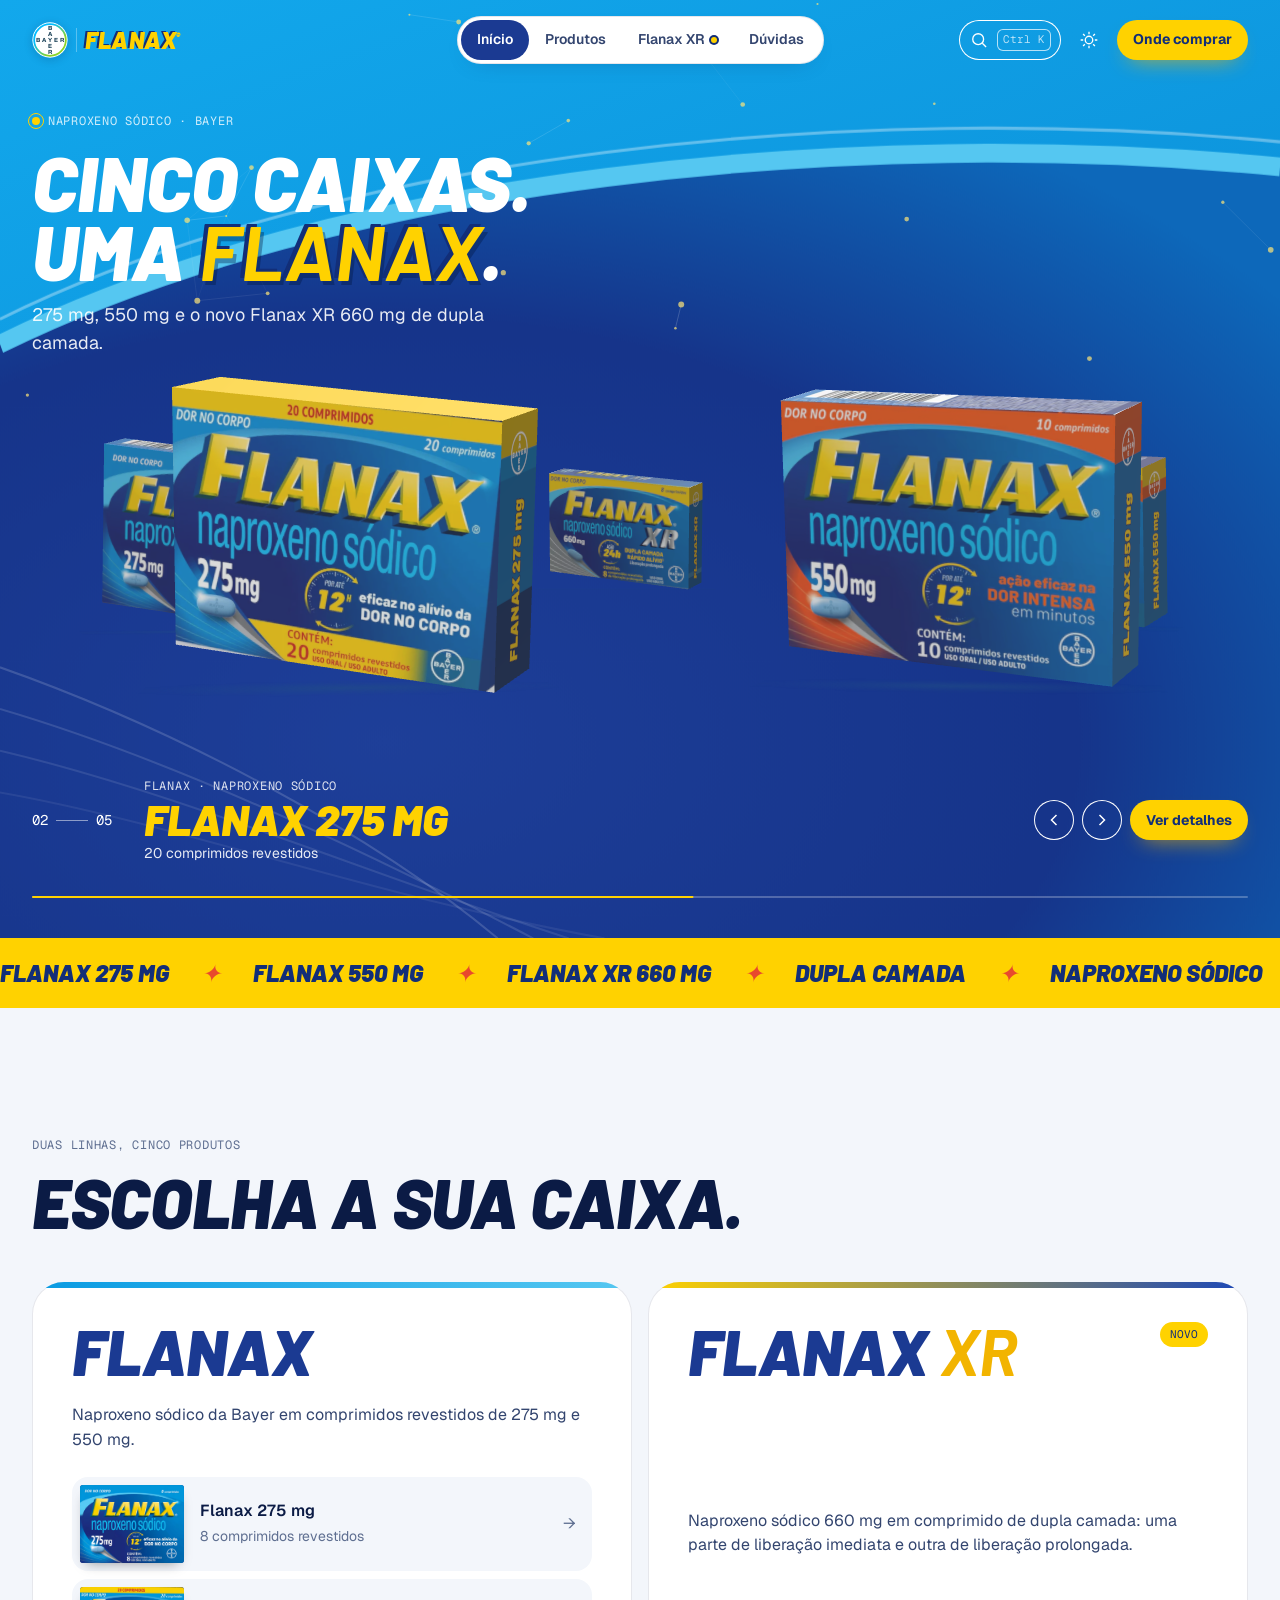
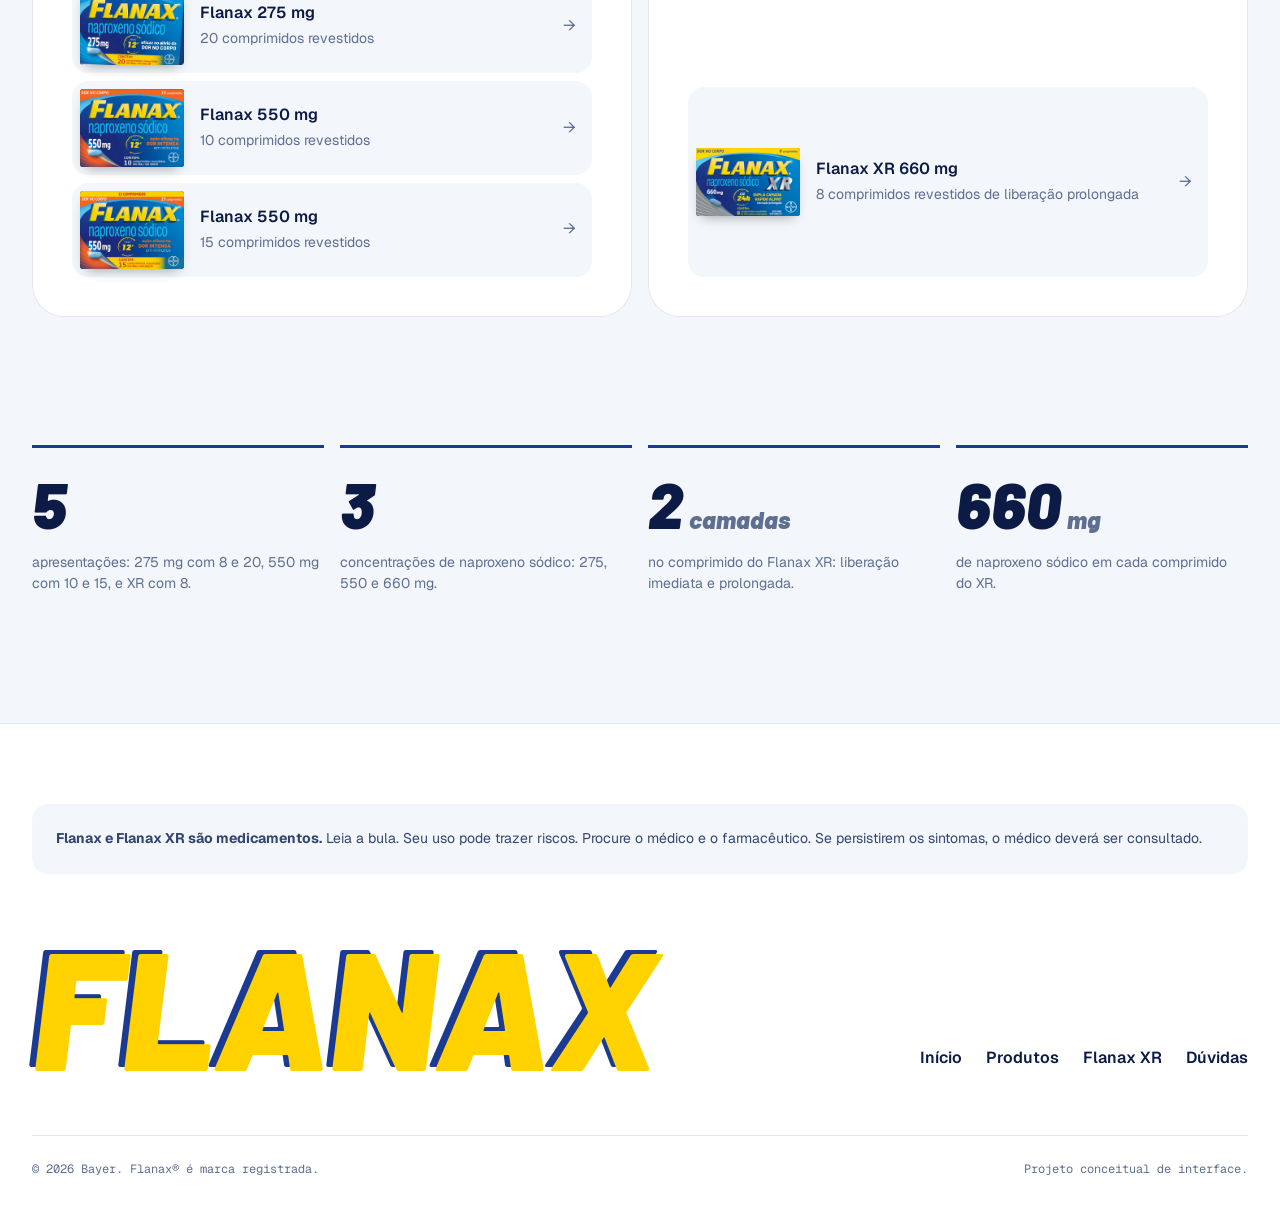
==== index.html @ f41cda1a "Logo oficial da Bayer no topo Co-Authored-By: Claude Opus 5.5 <noreply@anthropic.com> Claude-Session" ====
<!doctype html>
<html lang="pt-BR">
<head>
  <meta charset="utf-8" />
  <meta name="viewport" content="width=device-width, initial-scale=1, viewport-fit=cover" />
  <title>Flanax · Bayer</title>
  <meta name="description" content="Flanax naproxeno sódico 275 mg e 550 mg e o Flanax XR 660 mg de dupla camada. As cinco embalagens em 3D." />
  <meta property="og:title" content="Flanax · Bayer" />
  <meta property="og:description" content="Flanax 275 mg, 550 mg e Flanax XR 660 mg de dupla camada." />
  <meta property="og:locale" content="pt_BR" />
  <meta name="theme-color" content="#123A9C" />
  <link rel="icon" href="data:image/svg+xml,%3Csvg xmlns='http://www.w3.org/2000/svg' viewBox='0 0 40 40'%3E%3Crect width='40' height='40' rx='10' fill='%23123A9C'/%3E%3Cpath d='M12 30 17 10h13l-1 4h-8l-1 4h7l-1 4h-7l-2 8z' fill='%23FFD200'/%3E%3C/svg%3E" />
  <link rel="preconnect" href="https://fonts.googleapis.com" />
  <link rel="preconnect" href="https://fonts.gstatic.com" crossorigin />
  <link href="https://fonts.googleapis.com/css2?family=Archivo:ital,wdth,wght@0,62..125,100..900;1,62..125,100..900&family=Roboto+Condensed:wght@100..900&family=Barlow:ital,wght@0,500;0,600;0,700;0,800;1,600;1,700;1,800;1,900&family=Barlow+Condensed:wght@400;500;600;700&family=Geist:wght@400;500;600;700&family=Geist+Mono:wght@400;500&display=swap" rel="stylesheet" />
  <link rel="stylesheet" href="styles.css?v=16" />
  <script>
    try { const t = localStorage.getItem('fx-theme'); if (t) document.documentElement.dataset.theme = t; } catch (e) {}
    document.documentElement.classList.add('js');
  </script>
</head>
<body>
  <a class="skip" href="#app">Pular para o conteúdo</a>
  <div class="cursor" id="cursor" aria-hidden="true"><span class="cursor__label"></span></div>
  <div class="scroll-progress" aria-hidden="true"><span></span></div>

  <header class="topbar">
    <a href="#inicio" class="brand" data-go="inicio" aria-label="Flanax, início">
      <svg class="brand__bayer" viewBox="0 0 40 40" role="img" aria-label="Bayer">
        <defs><linearGradient id="bayerRing" x1="0" y1="0" x2="1" y2="1"><stop offset=".3" stop-color="#00BCFF"/><stop offset=".7" stop-color="#89D329"/></linearGradient></defs>
        <circle cx="20" cy="20" r="19.6" fill="#fff"/>
        <circle cx="20" cy="20" r="17.6" fill="none" stroke="url(#bayerRing)" stroke-width="2"/>
        <g class="brand__letters" font-family="Archivo, Arial, sans-serif" font-weight="700" font-size="6.6" text-anchor="middle">
          <text x="20" y="9.4">B</text><text x="20" y="15.9">A</text><text x="20" y="22.4">Y</text><text x="20" y="28.9">E</text><text x="20" y="35.4">R</text>
          <text x="7" y="22.4">B</text><text x="13.5" y="22.4">A</text><text x="26.5" y="22.4">E</text><text x="33" y="22.4">R</text>
        </g>
      </svg>
      <i class="brand__sep" aria-hidden="true"></i>
      <span class="brand__word">FLANAX<sup>®</sup></span>
    </a>
    <nav class="tabs" role="tablist" aria-label="Seções">
      <span class="tabs__pill" aria-hidden="true"></span>
      <button class="tabs__btn is-active" role="tab" data-go="inicio" aria-selected="true">Início</button>
      <button class="tabs__btn" role="tab" data-go="produtos" aria-selected="false">Produtos</button>
      <button class="tabs__btn" role="tab" data-go="xr" aria-selected="false">Flanax XR <i class="dot" aria-hidden="true"></i></button>
      <button class="tabs__btn" role="tab" data-go="duvidas" aria-selected="false">Dúvidas</button>
    </nav>
    <div class="topbar__actions">
      <button class="icon-btn search-btn" id="openPalette" aria-label="Buscar (Ctrl K)" data-cursor="buscar">
        <svg viewBox="0 0 24 24" aria-hidden="true"><circle cx="11" cy="11" r="6.5" fill="none" stroke="currentColor" stroke-width="1.6"/><path d="M16 16l4.5 4.5" stroke="currentColor" stroke-width="1.6"/></svg>
        <kbd>Ctrl K</kbd>
      </button>
      <button class="icon-btn" id="themeBtn" aria-label="Alternar tema claro e escuro" data-cursor="tema">
        <svg class="i-sun" viewBox="0 0 24 24" aria-hidden="true"><circle cx="12" cy="12" r="4.5" fill="none" stroke="currentColor" stroke-width="1.6"/><path d="M12 2v3M12 19v3M2 12h3M19 12h3M4.9 4.9l2.1 2.1M17 17l2.1 2.1M4.9 19.1L7 17M17 7l2.1-2.1" stroke="currentColor" stroke-width="1.6"/></svg>
        <svg class="i-moon" viewBox="0 0 24 24" aria-hidden="true"><path d="M20 14.5A8 8 0 0 1 9.5 4a8 8 0 1 0 10.5 10.5z" fill="none" stroke="currentColor" stroke-width="1.6"/></svg>
      </button>
      <a class="btn btn--sm btn--yellow topbar__cta" href="#duvidas" data-go="duvidas" data-scroll="onde">Onde comprar</a>
    </div>
  </header>

  <main id="app">
    <!-- ================= INÍCIO ================= -->
    <section class="view is-active" id="view-inicio" data-view="inicio" role="tabpanel" aria-label="Início">
      <div class="hero" id="hero">
        <div class="hero__bg" aria-hidden="true">
          <svg class="hero__sweep" viewBox="0 0 1440 900" preserveAspectRatio="none">
            <defs>
              <radialGradient id="heroDark" cx=".3" cy=".75" r=".9"><stop offset="0" stop-color="#1E3F99"/><stop offset=".6" stop-color="#16348A"/><stop offset="1" stop-color="#0D68BA"/></radialGradient>
            </defs>
            <path class="sweep-dark" d="M0 330 C380 170 960 120 1440 160 V900 H0 Z" fill="url(#heroDark)"/>
            <path class="sweep-arc" d="M0 330 C380 170 960 120 1440 160" fill="none" stroke="#55C7F1" stroke-width="18"/>
            <path class="sweep-arc sweep-arc--thin" d="M0 306 C380 146 960 96 1440 136" fill="none" stroke="#FFFFFF" stroke-width="3" opacity=".35"/>
            <g class="streaks" fill="none" stroke="#FFFFFF">
              <path d="M0 640 C200 700 420 800 560 900" opacity=".16"/><path d="M0 680 C200 730 420 820 600 900" opacity=".13"/>
              <path d="M0 720 C200 760 420 840 640 900" opacity=".1"/><path d="M0 760 C200 790 420 860 680 900" opacity=".07"/>
            </g>
          </svg>
          <canvas class="hero__particles" id="particles"></canvas>
        </div>
        <div class="hero__copy">
          <span class="eyebrow eyebrow--light"><i class="live"></i> Naproxeno sódico · Bayer</span>
          <h1 class="hero__title">
            <span class="line"><span>Cinco caixas.</span></span>
            <span class="line"><span>Uma <b class="wm">FLANAX</b>.</span></span>
          </h1>
          <p class="hero__lead">275 mg, 550 mg e o novo Flanax XR 660 mg de dupla camada.</p>
        </div>
        <div class="orbit" id="orbit" data-cursor="arrastar" aria-roledescription="carrossel" aria-label="Produtos Flanax">
          <div class="orbit__stage" id="orbitStage"></div>
        </div>
        <div class="hud" id="hud" aria-live="polite">
          <div class="hud__count"><span id="hudIdx">01</span><i></i><span id="hudTotal">05</span></div>
          <div class="hud__info">
            <span class="hud__fam" id="hudFam">Flanax · naproxeno sódico</span>
            <strong class="hud__name" id="hudName">Flanax 275 mg</strong>
            <span class="hud__meta" id="hudMeta">8 comprimidos revestidos</span>
          </div>
          <div class="hud__ctrl">
            <button class="icon-btn icon-btn--line" id="orbitPrev" aria-label="Produto anterior"><svg viewBox="0 0 24 24" aria-hidden="true"><path d="M15 6l-6 6 6 6" fill="none" stroke="currentColor" stroke-width="1.8"/></svg></button>
            <button class="icon-btn icon-btn--line" id="orbitNext" aria-label="Próximo produto"><svg viewBox="0 0 24 24" aria-hidden="true"><path d="M9 6l6 6-6 6" fill="none" stroke="currentColor" stroke-width="1.8"/></svg></button>
            <button class="btn btn--sm btn--yellow" id="hudOpen">Ver detalhes</button>
          </div>
          <div class="hud__bar"><span id="hudBar"></span></div>
        </div>
      </div>

      <div class="ticker" aria-hidden="true"><div class="ticker__track" id="tickerTrack"></div></div>

      <div class="wrap section">
        <header class="section__head reveal">
          <span class="eyebrow">Duas linhas, cinco produtos</span>
          <h2 class="h2">Escolha a sua caixa.</h2>
        </header>
        <div class="lines" id="lines"></div>
      </div>

      <div class="wrap section section--tight">
        <div class="stats">
          <div class="stat reveal"><span class="stat__n"><span class="counter" data-count="5">5</span></span><p>apresentações: 275 mg com 8 e 20, 550 mg com 10 e 15, e XR com 8.</p></div>
          <div class="stat reveal"><span class="stat__n"><span class="counter" data-count="3">3</span></span><p>concentrações de naproxeno sódico: 275, 550 e 660 mg.</p></div>
          <div class="stat reveal"><span class="stat__n"><span class="counter" data-count="2">2</span><small>camadas</small></span><p>no comprimido do Flanax XR: liberação imediata e prolongada.</p></div>
          <div class="stat reveal"><span class="stat__n"><span class="counter" data-count="660">660</span><small>mg</small></span><p>de naproxeno sódico em cada comprimido do XR.</p></div>
        </div>
      </div>
    </section>

    <!-- ================= PRODUTOS ================= -->
    <section class="view" id="view-produtos" data-view="produtos" role="tabpanel" aria-label="Produtos" data-line="flanax">
      <div class="launch">
        <div class="wrap launch__grid">
          <div class="launch__side">
            <span class="eyebrow"><i class="live"></i> Linha Flanax</span>
            <div class="switch" role="tablist" aria-label="Linha">
              <span class="switch__thumb" aria-hidden="true"></span>
              <button class="switch__btn is-active" data-line="flanax" role="tab" aria-selected="true">Flanax</button>
              <button class="switch__btn" data-line="xr" role="tab" aria-selected="false">Flanax XR</button>
            </div>
            <h2 class="launch__title" id="lineTitle">FLANAX</h2>
            <p class="launch__lead" id="lineLead"></p>
            <div class="skus" id="skuList" role="listbox" aria-label="Apresentações"></div>
          </div>
          <div class="viewer" id="viewer" data-cursor="girar">
            <div class="viewer__ring" aria-hidden="true"></div>
            <div class="viewer__ring viewer__ring--2" aria-hidden="true"></div>
            <div class="viewer__fallback" id="viewerFallback"></div>
            <div class="viewer__tools">
              <button class="chip chip--sm" data-view-angle="front">Frente</button>
              <button class="chip chip--sm" data-view-angle="side">Lateral</button>
              <button class="chip chip--sm" data-view-angle="back">Verso</button>
            </div>
          </div>
          <aside class="sheet" id="sheet" aria-live="polite"></aside>
        </div>
      </div>
      <div class="wrap section section--bula" id="bula">
        <div class="bula reveal">
          <header class="bula__head">
            <span class="eyebrow">Informações da bula</span>
            <h2 class="h2" id="bulaTitle">Flanax 275 mg</h2>
          </header>
          <div class="bula__tabs" id="bulaTabs" role="tablist" aria-label="Seções da bula"></div>
          <div class="bula__body" id="bulaBody" aria-live="polite"></div>
          <p class="bula__note">Conforme o site oficial do Flanax e a bula. Notifique suspeita de reação adversa: sac@bayer.com ou SAC 0800 723 1010. Em caso de superdose, ligue 0800 722 6001.</p>
        </div>
      </div>
      <div class="wrap section section--tight">
        <header class="section__head reveal">
          <span class="eyebrow">Comparativo</span>
          <h2 class="h2">As cinco, lado a lado.</h2>
        </header>
        <div class="matrix-wrap reveal"><table class="matrix" id="matrix"></table></div>
        <p class="note">Apresentações conforme as embalagens e a bula. Leia sempre a bula.</p>
      </div>
    </section>

    <!-- ================= FLANAX XR ================= -->
    <section class="view" id="view-xr" data-view="xr" role="tabpanel" aria-label="Flanax XR">
      <div class="wrap section section--first">
        <div class="xr-hero">
          <div class="xr-hero__copy reveal">
            <span class="eyebrow">Novo · Flanax XR 660 mg</span>
            <h2 class="h2">Dupla camada.</h2>
            <p class="section__sub">Cada comprimido do Flanax XR tem duas camadas de naproxeno sódico: uma de liberação imediata e outra de liberação prolongada. Passe o mouse ou toque no comprimido para separar as camadas.</p>
            <div class="xr-legend">
              <div class="xr-legend__item"><i class="sw sw--fast"></i><div><b>264 mg</b><span>camada de liberação imediata</span></div></div>
              <div class="xr-legend__item"><i class="sw sw--slow"></i><div><b>396 mg</b><span>camada de liberação prolongada</span></div></div>
              <div class="xr-legend__item"><i class="sw sw--sum"></i><div><b>660 mg</b><span>de naproxeno sódico no total</span></div></div>
            </div>
          </div>
          <button class="tablet reveal" id="tablet" aria-label="Separar as camadas do comprimido" data-cursor="separar">
            <svg viewBox="0 0 520 420" aria-hidden="true">
              <defs>
                <linearGradient id="tbTop" x1="0" y1="0" x2="0" y2="1"><stop offset="0" stop-color="#CFEAFB"/><stop offset="1" stop-color="#7EBFEA"/></linearGradient>
                <linearGradient id="tbFast" x1="0" y1="0" x2="1" y2="0"><stop offset="0" stop-color="#FFE14A"/><stop offset="1" stop-color="#F2B400"/></linearGradient>
                <linearGradient id="tbSlow" x1="0" y1="0" x2="1" y2="0"><stop offset="0" stop-color="#3D7FD9"/><stop offset="1" stop-color="#1B47B8"/></linearGradient>
              </defs>
              <ellipse cx="260" cy="380" rx="170" ry="22" fill="rgba(8,30,80,.18)"/>
              <g class="layer layer--slow">
                <path d="M90 250 v40 a170 52 0 0 0 340 0 v-40" fill="url(#tbSlow)"/>
                <ellipse cx="260" cy="250" rx="170" ry="52" fill="#5C97E3"/>
                <text x="260" y="258" text-anchor="middle" class="tb-label">396 mg · prolongada</text>
              </g>
              <g class="layer layer--fast">
                <path d="M90 200 v40 a170 52 0 0 0 340 0 v-40" fill="url(#tbFast)"/>
                <ellipse cx="260" cy="200" rx="170" ry="52" fill="url(#tbTop)"/>
                <text x="260" y="208" text-anchor="middle" class="tb-label tb-label--dark">264 mg · imediata</text>
              </g>
            </svg>
          </button>
        </div>
      </div>
      <div class="wrap section section--tight">
        <div class="xr-facts">
          <div class="xr-fact reveal"><span class="xr-fact__n">XR</span><p>de <em>extended release</em>, liberação prolongada em inglês.</p></div>
          <div class="xr-fact reveal"><span class="xr-fact__n">8</span><p>comprimidos revestidos de liberação prolongada na caixa.</p></div>
          <div class="xr-fact reveal"><span class="xr-fact__n">C₁₄H₁₃NaO₃</span><p>fórmula do naproxeno sódico, o mesmo princípio ativo de toda a linha.</p></div>
        </div>
      </div>
      <div class="wrap section section--tight">
        <figure class="molecule reveal">
          <canvas id="molCanvas" aria-hidden="true"></canvas>
          <figcaption><b>Naproxeno sódico</b><span>C₁₄H₁₃NaO₃ · princípio ativo do Flanax e do Flanax XR</span></figcaption>
        </figure>
      </div>
    </section>

    <!-- ================= DÚVIDAS ================= -->
    <section class="view" id="view-duvidas" data-view="duvidas" role="tabpanel" aria-label="Dúvidas">
      <div class="wrap section section--first">
        <header class="section__head reveal">
          <span class="eyebrow">Dúvidas</span>
          <h2 class="h2">Perguntas frequentes.</h2>
        </header>
        <div class="faq-grid">
          <div class="faq" id="faq"></div>
          <aside class="finder reveal" id="onde">
            <span class="eyebrow eyebrow--light">Onde comprar</span>
            <h3>Nas farmácias de todo o Brasil.</h3>
            <p>Procure Flanax e Flanax XR na farmácia mais próxima ou nas lojas on-line.</p>
            <form class="finder__form" id="finderForm" novalidate>
              <label for="cep" class="sr-only">Seu CEP</label>
              <input id="cep" inputmode="numeric" maxlength="9" placeholder="Seu CEP" autocomplete="postal-code" aria-describedby="cepMsg" />
              <button class="btn btn--yellow" type="submit">Ver no mapa</button>
            </form>
            <p class="finder__msg" id="cepMsg" aria-live="polite"></p>
            <a class="finder__link" href="https://www.flanax.com.br" target="_blank" rel="noopener">Site oficial do Flanax <span aria-hidden="true">↗</span></a>
          </aside>
        </div>
      </div>
    </section>
  </main>

  <footer class="footer">
    <div class="wrap">
      <p class="footer__warn"><strong>Flanax e Flanax XR são medicamentos.</strong> Leia a bula. Seu uso pode trazer riscos. Procure o médico e o farmacêutico. Se persistirem os sintomas, o médico deverá ser consultado.</p>
      <div class="footer__row">
        <span class="footer__big" aria-hidden="true">FLANAX</span>
        <nav class="footer__nav" aria-label="Rodapé">
          <a href="#inicio" data-go="inicio">Início</a>
          <a href="#produtos" data-go="produtos">Produtos</a>
          <a href="#xr" data-go="xr">Flanax XR</a>
          <a href="#duvidas" data-go="duvidas">Dúvidas</a>
        </nav>
      </div>
      <div class="footer__legal">
        <span>© <span id="year">2026</span> Bayer. Flanax® é marca registrada.</span>
        <span>Projeto conceitual de interface.</span>
      </div>
    </div>
  </footer>

  <dialog class="palette" id="palette" aria-label="Buscar no site">
    <div class="palette__box">
      <div class="palette__in">
        <svg viewBox="0 0 24 24" aria-hidden="true"><circle cx="11" cy="11" r="6.5" fill="none" stroke="currentColor" stroke-width="1.6"/><path d="M16 16l4.5 4.5" stroke="currentColor" stroke-width="1.6"/></svg>
        <label for="paletteInput" class="sr-only">Buscar</label>
        <input id="paletteInput" placeholder="Busque um produto, dose ou dúvida" autocomplete="off" role="combobox" aria-expanded="true" aria-controls="paletteList" />
        <kbd>Esc</kbd>
      </div>
      <ul class="palette__list" id="paletteList" role="listbox"></ul>
      <div class="palette__foot"><span><kbd>↑</kbd><kbd>↓</kbd> navegar</span><span><kbd>Enter</kbd> abrir</span></div>
    </div>
  </dialog>
  <div class="toast" id="toast" role="status" aria-live="polite"></div>

  <script src="catalog.js?v=16"></script>
  <script>window.FX3D = new Promise(r => { window.__fx3d = r; setTimeout(() => r(null), 12000); });</script>
  <script src="app.js?v=16"></script>
  <script type="module">
    try {
      const m = await import("./scene3d.js?v=16");
      window.__fx3d(await m.create({ lite: document.documentElement.classList.contains('lite') }));
    } catch (e) { console.warn('WebGL indisponível', e); window.__fx3d(null); }
  </script>
</body>
</html>
---- styles.css ----
/* =========================================================
   Flanax · Bayer
   Linguagem das caixas: azul royal com arco ciano, amarelo do logotipo,
   laranja da linha 550 mg. Grade de 8px · transições 150–300ms ease-in-out.
   ========================================================= */

/* Layout: hero azul (como a frente da caixa) com a órbita sobre o arco;
   seções claras em grade de 12 colunas. */
:root {
  --bg: #F3F6FB;
  --bg-2: #E6EDF7;
  --surface: #FFFFFF;
  --ink: #0B1B45;
  --ink-2: #33456F;
  --muted: #5F6F91;
  --line: rgba(11, 27, 69, .10);
  --line-2: rgba(11, 27, 69, .18);
  --glass: rgba(255, 255, 255, .78);

  --royal: #1B3A92;
  --royal-2: #122E78;
  --sky: #0A9BE2;
  --arc: #55C7F1;
  --cyan: #2CB9F0;
  --yellow: #FFD200;
  --yellow-2: #F2B400;
  --orange: #E84A2D;
  --orange-2: #FF7D15;
  --red: #D0102B;
  --xr: #1B47B8;
  --fam: var(--sky);

  --f-logo: "Barlow", "Arial Black", system-ui, sans-serif;
  --f-cond: "Barlow Condensed", "Arial Narrow", sans-serif;
  --f-body: "Geist", system-ui, -apple-system, "Segoe UI", sans-serif;
  --f-mono: "Geist Mono", ui-monospace, monospace;
  --t-12: .75rem; --t-14: .875rem; --t-16: 1rem; --t-18: 1.125rem; --t-20: 1.25rem;
  --t-24: 1.5rem; --t-32: 2rem; --t-40: 2.5rem; --t-48: 3rem; --t-64: 4rem;

  --s-1: 8px; --s-2: 16px; --s-3: 24px; --s-4: 32px; --s-5: 40px;
  --s-6: 48px; --s-8: 64px; --s-10: 80px; --s-12: 96px; --s-16: 128px;
  --r-1: 8px; --r-2: 16px; --r-3: 24px; --r-4: 32px; --r-pill: 999px;

  --ease: cubic-bezier(.45, 0, .55, 1);
  --t-fast: 150ms; --t-mid: 220ms; --t-slow: 300ms;
  --wrap: 1280px; --gutter: var(--s-4); --header-h: 80px;
  --shadow: 0 24px 48px -30px rgba(11, 27, 69, .45);
  color-scheme: light;
}
@media (prefers-color-scheme: dark) {
  :root:not([data-theme="light"]) {
    --bg: #071233; --bg-2: #0C1A45; --surface: #0F2154;
    --ink: #E8EEFB; --ink-2: #B9C6E6; --muted: #8C9CC4;
    --line: rgba(232, 238, 251, .10); --line-2: rgba(232, 238, 251, .18);
    --glass: rgba(15, 33, 84, .78); --shadow: 0 24px 48px -26px rgba(0, 0, 0, .7);
    color-scheme: dark;
  }
}
:root[data-theme="dark"] {
  --bg: #071233; --bg-2: #0C1A45; --surface: #0F2154;
  --ink: #E8EEFB; --ink-2: #B9C6E6; --muted: #8C9CC4;
  --line: rgba(232, 238, 251, .10); --line-2: rgba(232, 238, 251, .18);
  --glass: rgba(15, 33, 84, .78); --shadow: 0 24px 48px -26px rgba(0, 0, 0, .7);
  color-scheme: dark;
}

*, *::before, *::after { box-sizing: border-box; }
html { -webkit-text-size-adjust: 100%; scroll-behavior: smooth; }
body { margin: 0; background: var(--bg); color: var(--ink); font-family: var(--f-body); font-size: var(--t-16); line-height: 1.55; -webkit-font-smoothing: antialiased; overflow-x: hidden; transition: background var(--t-slow) var(--ease), color var(--t-slow) var(--ease); }
img, svg, canvas { display: block; max-width: 100%; }
button { font: inherit; color: inherit; background: none; border: 0; padding: 0; cursor: pointer; }
a { color: inherit; text-decoration: none; }
h1, h2, h3, p, dl, dd, figure { margin: 0; }
h1, h2, h3 { text-wrap: balance; }
::selection { background: var(--yellow); color: var(--ink); }
:focus-visible { outline: 2px solid var(--sky); outline-offset: 3px; border-radius: 6px; }
[hidden] { display: none !important; }
.sr-only { position: absolute; width: 1px; height: 1px; overflow: hidden; clip: rect(0 0 0 0); white-space: nowrap; }
.skip { position: fixed; left: var(--s-2); top: -64px; z-index: 200; padding: var(--s-1) var(--s-2); background: var(--ink); color: var(--bg); border-radius: var(--r-1); transition: top var(--t-mid) var(--ease); }
.skip:focus { top: var(--s-2); }
kbd { font-family: var(--f-mono); font-size: 11px; padding: 2px 6px; border-radius: 6px; box-shadow: inset 0 0 0 1px var(--line-2); color: var(--muted); }
.wrap { width: 100%; max-width: var(--wrap); margin: 0 auto; padding-inline: var(--gutter); }

/* Cursor */
.cursor { position: fixed; left: 0; top: 0; z-index: 250; width: 12px; height: 12px; margin: -6px 0 0 -6px; border-radius: 50%; background: var(--yellow); pointer-events: none; display: grid; place-items: center; opacity: 0; transition: width var(--t-mid) var(--ease), height var(--t-mid) var(--ease), margin var(--t-mid) var(--ease), opacity var(--t-mid) var(--ease); }
.cursor.is-on { opacity: 1; }
.cursor.is-label { width: 72px; height: 72px; margin: -36px 0 0 -36px; }
.cursor__label { font-family: var(--f-mono); font-size: 11px; color: var(--royal-2); opacity: 0; transition: opacity var(--t-fast) var(--ease); }
.cursor.is-label .cursor__label { opacity: 1; }
@media (pointer: coarse) { .cursor { display: none; } }

.scroll-progress { position: fixed; top: 0; left: 0; right: 0; height: 3px; z-index: 60; }
.scroll-progress span { display: block; height: 100%; background: linear-gradient(90deg, var(--yellow), var(--orange-2)); transform-origin: 0 50%; transform: scaleX(0); }

/* Header */
.topbar { position: fixed; top: 0; left: 0; right: 0; z-index: 50; height: calc(var(--header-h) + env(safe-area-inset-top, 0px)); padding: env(safe-area-inset-top, 0px) var(--gutter) 0; display: grid; grid-template-columns: 1fr auto 1fr; align-items: center; gap: var(--s-2); color: #fff; transition: height var(--t-slow) var(--ease), color var(--t-slow) var(--ease); }
.topbar::before { content: ""; position: absolute; inset: 0; z-index: -1; background: var(--glass); backdrop-filter: saturate(1.4) blur(18px); -webkit-backdrop-filter: saturate(1.4) blur(18px); box-shadow: 0 1px 0 var(--line); opacity: 0; transition: opacity var(--t-slow) var(--ease); }
.topbar.is-scrolled, body:not(.on-hero) .topbar { color: var(--ink); }
.topbar.is-scrolled { height: calc(64px + env(safe-area-inset-top, 0px)); }
.topbar.is-scrolled::before, body:not(.on-hero) .topbar::before { opacity: 1; }
.brand { display: inline-flex; align-items: center; gap: var(--s-1); justify-self: start; }
.brand__word { font-family: var(--f-logo); font-weight: 900; font-style: italic; font-size: var(--t-24); letter-spacing: .01em; color: var(--yellow); text-shadow: -2px -1px 0 var(--royal-2); line-height: 1; }
.brand__word sup { font-size: .4em; color: currentColor; text-shadow: none; }
.brand__bayer { width: 36px; height: 36px; flex: none; border-radius: 50%; box-shadow: 0 2px 8px rgba(11, 27, 69, .18); transition: transform var(--t-mid) var(--ease); }
.brand:hover .brand__bayer { transform: scale(1.06); }
.brand__letters { fill: #10384F; }
.brand__sep { width: 1px; height: 24px; background: currentColor; opacity: .3; }
@media (max-width: 420px) { .brand__bayer { width: 30px; height: 30px; } }
.brand__by { font-family: var(--f-mono); font-size: 11px; padding: 2px 8px; border-radius: var(--r-pill); box-shadow: inset 0 0 0 1px currentColor; opacity: .7; }

.tabs { position: relative; display: flex; padding: 4px; border-radius: var(--r-pill); background: var(--glass); color: var(--ink); box-shadow: inset 0 0 0 1px var(--line), 0 8px 24px -16px rgba(11, 27, 69, .35); backdrop-filter: blur(18px); -webkit-backdrop-filter: blur(18px); }
.tabs__pill { position: absolute; top: 4px; left: 0; height: calc(100% - 8px); border-radius: var(--r-pill); background: var(--royal); transition: transform var(--t-slow) var(--ease), width var(--t-slow) var(--ease); }
.tabs__btn { position: relative; z-index: 1; display: inline-flex; align-items: center; gap: 6px; height: 40px; padding: 0 var(--s-2); border-radius: var(--r-pill); font-size: var(--t-14); font-weight: 600; color: var(--ink-2); white-space: nowrap; transition: color var(--t-mid) var(--ease); }
.tabs__btn:hover { color: var(--ink); }
.tabs__btn.is-active { color: #fff; }
.dot { width: 6px; height: 6px; border-radius: 50%; background: var(--yellow); box-shadow: 0 0 0 2px var(--royal-2); animation: ping 2.4s var(--ease) infinite; }
@keyframes ping { 50% { transform: scale(1.4); } }
.topbar__actions { justify-self: end; display: flex; align-items: center; gap: var(--s-1); }
.icon-btn { display: inline-flex; align-items: center; justify-content: center; gap: var(--s-1); height: 40px; min-width: 40px; padding: 0 10px; border-radius: var(--r-pill); transition: background var(--t-mid) var(--ease), transform var(--t-fast) var(--ease); }
.icon-btn svg { width: 20px; height: 20px; flex: none; }
.icon-btn:hover { background: rgba(127, 150, 200, .16); }
.icon-btn:active { transform: scale(.94); }
.icon-btn--line { box-shadow: inset 0 0 0 1px currentColor; }
.search-btn { box-shadow: inset 0 0 0 1px currentColor; }
.search-btn kbd { color: inherit; box-shadow: inset 0 0 0 1px currentColor; opacity: .7; }
#themeBtn .i-moon { display: none; }
:root[data-theme="dark"] #themeBtn .i-sun { display: none; }
:root[data-theme="dark"] #themeBtn .i-moon { display: block; }
@media (prefers-color-scheme: dark) { :root:not([data-theme="light"]) #themeBtn .i-sun { display: none; } :root:not([data-theme="light"]) #themeBtn .i-moon { display: block; } }

/* Botões */
.btn { --bh: 52px; position: relative; isolation: isolate; overflow: hidden; display: inline-flex; align-items: center; justify-content: center; gap: var(--s-1); height: var(--bh); padding: 0 var(--s-3); border-radius: var(--r-pill); font-weight: 700; font-size: var(--t-16); white-space: nowrap; transition: transform var(--t-mid) var(--ease), background var(--t-mid) var(--ease), color var(--t-mid) var(--ease); }
.btn:active { transform: scale(.97); }
.btn--sm { --bh: 40px; padding: 0 var(--s-2); font-size: var(--t-14); }
.btn--yellow { background: var(--yellow); color: var(--royal-2); box-shadow: 0 10px 22px -12px rgba(242, 180, 0, .9); }
.btn--yellow::after { content: ""; position: absolute; inset: 0; z-index: -1; background: #fff; transform: translateY(101%); transition: transform var(--t-slow) var(--ease); }
.btn--yellow:hover::after { transform: none; }
.btn--ghost { box-shadow: inset 0 0 0 1px var(--line-2); }
.btn--ghost:hover { background: var(--ink); color: var(--bg); }
.chip { display: inline-flex; align-items: center; gap: 6px; height: 40px; padding: 0 var(--s-2); border-radius: var(--r-pill); font-size: var(--t-14); font-weight: 600; background: var(--surface); box-shadow: inset 0 0 0 1px var(--line); transition: background var(--t-mid) var(--ease), color var(--t-mid) var(--ease), box-shadow var(--t-mid) var(--ease), transform var(--t-fast) var(--ease); }
.chip:hover { box-shadow: inset 0 0 0 1px var(--ink); }
.chip:active { transform: scale(.96); }
.chip--sm { height: 32px; padding: 0 12px; font-size: var(--t-12); }

.eyebrow { display: inline-flex; align-items: center; gap: var(--s-1); font-family: var(--f-mono); font-size: var(--t-12); letter-spacing: .06em; text-transform: uppercase; color: var(--muted); }
.eyebrow--light { color: rgba(255, 255, 255, .8); }
.live { width: 8px; height: 8px; border-radius: 50%; background: var(--yellow); position: relative; flex: none; }
.live::after { content: ""; position: absolute; inset: -4px; border-radius: 50%; border: 1px solid var(--yellow); animation: live 2s var(--ease) infinite; }
@keyframes live { 0% { transform: scale(.6); opacity: 1; } 100% { transform: scale(1.7); opacity: 0; } }

/* Títulos no estilo do logotipo: itálico pesado */
.h2 { font-family: var(--f-logo); font-weight: 900; font-style: italic; text-transform: uppercase; font-size: clamp(var(--t-40), 5.4vw, 4.75rem); line-height: .92; letter-spacing: -.005em; }

/* Views */
.view { display: none; }
.view.is-active { display: block; animation: viewIn var(--t-slow) var(--ease) both; }
.view.is-active.is-settled { animation: none; }
.view.is-leaving { display: block; animation: viewOut 200ms var(--ease) both; }
@keyframes viewIn { from { opacity: 0; transform: translateY(16px); } to { opacity: 1; transform: none; } }
@keyframes viewOut { to { opacity: 0; transform: translateY(-8px); } }
.js .reveal { opacity: 0; transform: translateY(24px); transition: opacity var(--t-slow) var(--ease), transform var(--t-slow) var(--ease); transition-delay: var(--d, 0ms); }
.js .reveal.in { opacity: 1; transform: none; }

.section { padding-block: var(--s-16); }
.section--tight { padding-block: 0 var(--s-16); }
.section--first { padding-block: calc(var(--header-h) + var(--s-10)) var(--s-16); }
.section__head { display: grid; gap: var(--s-2); margin-bottom: var(--s-6); }
.section__sub { max-width: 54ch; color: var(--muted); }

/* ================= HERO ================= */
.hero { position: relative; min-height: max(760px, 100svh); overflow: hidden; display: grid; grid-template-rows: auto 1fr auto; padding-top: calc(var(--header-h) + var(--s-4)); color: #fff; background: linear-gradient(160deg, #12A8EC, #0880CC); }
.hero__bg { position: absolute; inset: 0; z-index: 0; pointer-events: none; }
.hero__sweep { position: absolute; inset: 0; width: 100%; height: 100%; }
.sweep-dark { transform-origin: 50% 100%; animation: sweepUp 900ms cubic-bezier(.22, 1, .36, 1) both; }
.sweep-arc { stroke-dasharray: 1800; stroke-dashoffset: 1800; animation: draw 1400ms var(--ease) 300ms forwards; }
.streaks path { stroke-width: 2; }
@keyframes sweepUp { from { transform: translateY(12%); opacity: 0; } to { transform: none; opacity: 1; } }
@keyframes draw { to { stroke-dashoffset: 0; } }
.hero__particles { position: absolute; inset: 0; width: 100%; height: 100%; }
.hero__copy { position: relative; z-index: 3; width: 100%; max-width: var(--wrap); margin: 0 auto; padding-inline: var(--gutter); display: grid; gap: var(--s-2); justify-items: start; }
.hero__title { font-family: var(--f-logo); font-weight: 900; font-style: italic; text-transform: uppercase; font-size: clamp(2.75rem, 6vw, 6rem); line-height: .9; }
.hero__title .line { display: block; overflow: hidden; padding-right: .1em; }
.hero__title .line > span { display: inline-block; transform: translateY(105%); animation: lineUp 900ms cubic-bezier(.65, 0, .35, 1) forwards; }
.hero__title .line:nth-child(2) > span { animation-delay: 120ms; }
@keyframes lineUp { to { transform: none; } }
.wm { color: var(--yellow); text-shadow: -4px -3px 0 var(--royal-2), 3px 5px 0 rgba(0, 20, 60, .35); }
.hero__lead { max-width: 42ch; font-size: var(--t-18); color: rgba(255, 255, 255, .9); }
.hero__copy .eyebrow, .hero__lead { animation: fadeUp 300ms var(--ease) both; }
.hero__copy .eyebrow { animation-delay: 100ms; }
.hero__lead { animation-delay: 450ms; }
@keyframes fadeUp { from { opacity: 0; translate: 0 16px; } to { opacity: 1; translate: 0 0; } }

.orbit { position: relative; z-index: 2; width: 100%; min-height: 420px; touch-action: pan-y; user-select: none; -webkit-user-select: none; cursor: grab; }
.orbit:active { cursor: grabbing; }
.orbit__stage { position: absolute; inset: 0; display: grid; place-items: center; }
.orbit > canvas.gl { position: absolute; inset: 0; width: 100%; height: 100%; opacity: 0; transition: opacity var(--t-slow) var(--ease); }
.orbit.is-ready > canvas.gl { opacity: 1; }
.orbit__fallback { display: flex; gap: var(--s-2); align-items: center; }
.orbit__fallback .flat { width: 200px; }

.hud { position: relative; z-index: 4; width: 100%; max-width: var(--wrap); margin: 0 auto; padding: 0 var(--gutter) var(--s-5); display: grid; grid-template-columns: auto minmax(0, 1fr) auto; align-items: center; gap: var(--s-4); animation: fadeUp 300ms var(--ease) 900ms both; }
.hud__count { display: flex; align-items: center; gap: var(--s-1); font-family: var(--f-mono); font-size: var(--t-14); font-variant-numeric: tabular-nums; }
.hud__count i { width: 32px; height: 1px; background: rgba(255, 255, 255, .5); }
.hud__info { display: grid; gap: 2px; min-width: 0; }
.hud__fam { font-family: var(--f-mono); font-size: var(--t-12); text-transform: uppercase; letter-spacing: .06em; opacity: .85; }
.hud__name { font-family: var(--f-logo); font-weight: 900; font-style: italic; font-size: clamp(var(--t-32), 3.4vw, var(--t-48)); line-height: 1; text-transform: uppercase; color: var(--yellow); }
.hud__meta { font-size: var(--t-14); opacity: .9; }
.hud__ctrl { display: flex; align-items: center; gap: var(--s-1); }
.hud__bar { grid-column: 1 / -1; height: 2px; background: rgba(255, 255, 255, .25); border-radius: 2px; overflow: hidden; }
.hud__bar span { display: block; height: 100%; background: var(--yellow); transform-origin: 0 50%; transform: scaleX(0); }
.hud__name, .hud__meta, .hud__fam { transition: opacity var(--t-mid) var(--ease), transform var(--t-mid) var(--ease); }
.hud.is-swap .hud__name, .hud.is-swap .hud__meta, .hud.is-swap .hud__fam { opacity: 0; transform: translateY(8px); }

.ticker { overflow: hidden; background: var(--yellow); color: var(--royal-2); padding: var(--s-2) 0; }
.ticker__track { display: flex; gap: var(--s-4); width: max-content; animation: ticker 48s linear infinite; font-family: var(--f-logo); font-weight: 900; font-style: italic; font-size: var(--t-24); text-transform: uppercase; white-space: nowrap; }
.ticker__track b { color: var(--orange); }
@keyframes ticker { to { transform: translateX(-50%); } }

/* Linhas */
.lines { display: grid; grid-template-columns: 1fr 1fr; gap: var(--s-2); }
.line-card { position: relative; overflow: hidden; display: grid; gap: var(--s-3); padding: var(--s-5); border-radius: var(--r-4); background: var(--surface); box-shadow: inset 0 0 0 1px var(--line); transition: transform var(--t-slow) var(--ease), box-shadow var(--t-slow) var(--ease); }
.line-card:hover { transform: translateY(-4px); box-shadow: inset 0 0 0 1px var(--line), var(--shadow); }
.line-card::before { content: ""; position: absolute; left: 0; right: 0; top: 0; height: 6px; background: linear-gradient(90deg, var(--sky), var(--arc)); }
.line-card--xr::before { background: linear-gradient(90deg, var(--yellow), var(--xr)); }
.line-card__head { display: flex; justify-content: space-between; align-items: start; gap: var(--s-2); }
.line-card__word { font-family: var(--f-logo); font-weight: 900; font-style: italic; font-size: clamp(var(--t-40), 5vw, 4.25rem); line-height: .9; color: var(--royal); }
:root[data-theme="dark"] .line-card__word { color: var(--yellow); }
@media (prefers-color-scheme: dark) { :root:not([data-theme="light"]) .line-card__word { color: var(--yellow); } }
.line-card__word b { color: var(--yellow-2); }
.line-card__tag { font-family: var(--f-mono); font-size: 11px; padding: 4px 10px; border-radius: var(--r-pill); background: var(--yellow); color: var(--royal-2); text-transform: uppercase; }
.line-card__lead { color: var(--ink-2); max-width: 52ch; }
.line-card__list { display: grid; gap: var(--s-1); }
.line-sku { display: grid; grid-template-columns: 104px minmax(0, 1fr) auto; align-items: center; gap: var(--s-2); padding: var(--s-1); padding-right: var(--s-2); border-radius: var(--r-2); background: var(--bg); text-align: left; transition: background var(--t-mid) var(--ease), transform var(--t-mid) var(--ease); }
.line-sku:hover { background: var(--bg-2); transform: translateX(4px); }
.line-sku .flat { width: 104px; }
.line-sku b { display: block; font-weight: 600; }
.line-sku span { color: var(--muted); font-size: var(--t-14); }
.line-sku i { font-style: normal; color: var(--muted); transition: transform var(--t-mid) var(--ease); }
.line-sku:hover i { transform: translateX(4px); }
.flat { position: relative; border-radius: 3px; overflow: hidden; box-shadow: 0 6px 12px -6px rgba(0, 0, 0, .4); background: var(--royal); }
.flat .art { width: 100%; height: 100%; }

.stats { display: grid; grid-template-columns: repeat(4, minmax(0, 1fr)); gap: var(--s-2); }
.stat { display: grid; gap: var(--s-2); padding-top: var(--s-3); border-top: 3px solid var(--royal); }
:root[data-theme="dark"] .stat { border-top-color: var(--yellow); }
.stat__n { font-family: var(--f-logo); font-weight: 900; font-style: italic; font-size: clamp(var(--t-48), 5vw, 4.5rem); line-height: 1; font-variant-numeric: tabular-nums; display: flex; align-items: baseline; gap: 6px; }
.stat__n small { font-size: .38em; color: var(--muted); }
.stat p { color: var(--muted); font-size: var(--t-14); max-width: 32ch; }

/* ================= PRODUTOS ================= */
[data-line="flanax"] { --fam: var(--sky); }
[data-line="xr"] { --fam: var(--xr); }
.launch { position: relative; overflow: hidden; padding-block: calc(var(--header-h) + var(--s-5)) var(--s-8); background: radial-gradient(60% 50% at 55% 55%, color-mix(in srgb, var(--fam) 14%, transparent), transparent 70%), var(--bg); transition: background var(--t-slow) var(--ease); }
.launch__grid { display: grid; grid-template-columns: minmax(0, 340px) minmax(0, 1fr) minmax(0, 320px); gap: var(--s-4); align-items: center; }
.launch__side { display: grid; gap: var(--s-3); justify-items: start; align-content: start; }
.switch { position: relative; display: inline-grid; grid-template-columns: 1fr 1fr; padding: 4px; border-radius: var(--r-pill); background: var(--surface); box-shadow: inset 0 0 0 1px var(--line); }
.switch__thumb { position: absolute; top: 4px; left: 4px; width: calc(50% - 4px); height: calc(100% - 8px); border-radius: var(--r-pill); background: var(--fam); transition: transform var(--t-slow) var(--ease), background var(--t-slow) var(--ease); }
[data-line="xr"] .switch__thumb { transform: translateX(100%); }
.switch__btn { position: relative; z-index: 1; height: 44px; padding: 0 var(--s-3); font-family: var(--f-logo); font-weight: 800; font-style: italic; color: var(--ink-2); transition: color var(--t-mid) var(--ease); }
.switch__btn.is-active { color: #fff; }
.launch__title { font-family: var(--f-logo); font-weight: 900; font-style: italic; font-size: clamp(var(--t-64), 6.4vw, 6rem); line-height: .9; color: var(--fam); transition: color var(--t-slow) var(--ease); }
.launch__title b { color: var(--yellow-2); }
.launch__lead { color: var(--ink-2); }
.skus { display: grid; gap: var(--s-1); width: 100%; }
.sku { display: grid; grid-template-columns: 88px minmax(0, 1fr); align-items: center; gap: var(--s-2); padding: var(--s-1); border-radius: var(--r-2); background: var(--surface); box-shadow: inset 0 0 0 1px var(--line); text-align: left; transition: box-shadow var(--t-mid) var(--ease), transform var(--t-mid) var(--ease); animation: skuIn var(--t-slow) var(--ease) both; animation-delay: calc(var(--i, 0) * 50ms); }
@keyframes skuIn { from { opacity: 0; transform: translateX(-12px); } to { opacity: 1; transform: none; } }
.sku:hover { transform: translateX(4px); }
.sku.is-active { box-shadow: inset 0 0 0 2px var(--fam); }
.sku .flat { width: 88px; }
.sku b { display: block; font-weight: 600; }
.sku span { font-size: var(--t-12); color: var(--muted); }
.viewer { position: relative; height: 560px; display: grid; place-items: center; touch-action: pan-y; user-select: none; -webkit-user-select: none; cursor: grab; }
.viewer:active { cursor: grabbing; }
.viewer > canvas.gl { position: absolute; inset: 0; width: 100%; height: 100%; z-index: 1; }
.viewer__ring { position: absolute; width: min(460px, 90%); aspect-ratio: 1; border-radius: 50%; border: 1px solid color-mix(in srgb, var(--fam) 35%, transparent); animation: spin 40s linear infinite; }
.viewer__ring::before { content: ""; position: absolute; top: -5px; left: 50%; width: 10px; height: 10px; border-radius: 50%; background: var(--yellow); }
.viewer__ring--2 { width: min(340px, 70%); border-style: dashed; animation-direction: reverse; animation-duration: 60s; }
.viewer__ring--2::before { display: none; }
@keyframes spin { to { transform: rotate(360deg); } }
.viewer__fallback { width: min(360px, 80%); }
.gl-on .viewer__fallback { display: none; }
.viewer__tools { position: absolute; bottom: var(--s-2); left: 50%; transform: translateX(-50%); display: flex; gap: var(--s-1); z-index: 2; }
.sheet { position: relative; overflow: hidden; display: grid; padding: var(--s-3); border-radius: var(--r-3); background: var(--surface); box-shadow: inset 0 0 0 1px var(--line), var(--shadow); }
.sheet::before { content: ""; position: absolute; left: 0; right: 0; top: 0; height: 6px; background: linear-gradient(90deg, var(--yellow), var(--fam)); }
.sheet__head { display: grid; gap: 4px; padding-bottom: var(--s-2); border-bottom: 1px solid var(--line); margin-bottom: var(--s-1); }
.sheet__name { font-family: var(--f-logo); font-weight: 900; font-style: italic; font-size: var(--t-32); line-height: 1; text-transform: uppercase; }
.sheet__name b { color: var(--fam); }
.sheet__formula { font-family: var(--f-mono); font-size: var(--t-12); color: var(--muted); }
.sheet__row { display: grid; grid-template-columns: 104px minmax(0, 1fr); gap: var(--s-2); padding: 12px 0; border-bottom: 1px solid var(--line); animation: rowIn var(--t-slow) var(--ease) both; animation-delay: calc(var(--i) * 30ms); }
.sheet__row:last-child { border-bottom: 0; }
@keyframes rowIn { from { opacity: 0; transform: translateY(6px); } to { opacity: 1; transform: none; } }
.sheet dt { font-family: var(--f-mono); font-size: 11px; color: var(--muted); text-transform: uppercase; letter-spacing: .05em; padding-top: 2px; }
.sheet dd { font-size: var(--t-14); font-weight: 500; }

.matrix-wrap { overflow-x: auto; border-radius: var(--r-3); box-shadow: inset 0 0 0 1px var(--line); background: var(--surface); }
.matrix { width: 100%; min-width: 900px; border-collapse: collapse; font-size: var(--t-14); }
.matrix th, .matrix td { padding: var(--s-2); text-align: left; vertical-align: top; border-bottom: 1px solid var(--line); transition: background var(--t-fast) var(--ease); }
.matrix tr:last-child td { border-bottom: 0; }
.matrix thead th { vertical-align: bottom; }
.matrix thead .flat { width: 124px; margin-bottom: var(--s-1); transition: transform var(--t-slow) var(--ease); }
.matrix thead b { display: block; font-family: var(--f-logo); font-weight: 900; font-style: italic; font-size: var(--t-18); text-transform: uppercase; }
.matrix tbody th { font-family: var(--f-mono); font-size: 11px; font-weight: 400; text-transform: uppercase; letter-spacing: .05em; color: var(--muted); white-space: nowrap; }
.matrix .is-col { background: color-mix(in srgb, var(--sky) 9%, transparent); }
.matrix thead .is-col .flat { transform: translateY(-4px) rotate(-2deg); }
.note { margin-top: var(--s-3); font-size: var(--t-12); color: var(--muted); font-family: var(--f-mono); }

/* ================= FLANAX XR ================= */
.xr-hero { display: grid; grid-template-columns: minmax(0, 1fr) minmax(0, 1fr); gap: var(--s-8); align-items: center; }
.xr-hero__copy { display: grid; gap: var(--s-3); }
.xr-legend { display: grid; gap: var(--s-1); }
.xr-legend__item { display: grid; grid-template-columns: 24px minmax(0, 1fr); gap: var(--s-2); align-items: center; padding: var(--s-2); border-radius: var(--r-2); background: var(--surface); box-shadow: inset 0 0 0 1px var(--line); }
.xr-legend__item b { display: block; font-family: var(--f-logo); font-weight: 900; font-style: italic; font-size: var(--t-24); line-height: 1; }
.xr-legend__item span { font-size: var(--t-14); color: var(--muted); }
.sw { width: 24px; height: 24px; border-radius: 50%; }
.sw--fast { background: linear-gradient(135deg, #FFE14A, var(--yellow-2)); }
.sw--slow { background: linear-gradient(135deg, #3D7FD9, var(--xr)); }
.sw--sum { background: conic-gradient(var(--yellow) 0 40%, var(--xr) 40% 100%); }
.tablet { width: 100%; max-width: 520px; justify-self: center; }
.tablet svg { width: 100%; height: auto; overflow: visible; }
.layer { transition: transform var(--t-slow) var(--ease); }
.tablet:hover .layer--fast, .tablet:focus-visible .layer--fast, .tablet.is-open .layer--fast { transform: translateY(-70px); }
.tablet:hover .layer--slow, .tablet:focus-visible .layer--slow, .tablet.is-open .layer--slow { transform: translateY(40px); }
.tb-label { font-family: var(--f-logo); font-weight: 800; font-style: italic; font-size: 22px; fill: #fff; opacity: 0; transition: opacity var(--t-slow) var(--ease); }
.tb-label--dark { fill: var(--royal-2); }
.tablet:hover .tb-label, .tablet:focus-visible .tb-label, .tablet.is-open .tb-label { opacity: 1; }
.tablet .layer { animation: hover 5s ease-in-out infinite; }
@keyframes hover { 50% { translate: 0 -6px; } }
.xr-facts { display: grid; grid-template-columns: repeat(3, minmax(0, 1fr)); gap: var(--s-2); }
.xr-fact { display: grid; gap: var(--s-2); padding-top: var(--s-3); border-top: 3px solid var(--yellow); }
.xr-fact__n { font-family: var(--f-logo); font-weight: 900; font-style: italic; font-size: var(--t-40); line-height: 1; }
.xr-fact p { color: var(--muted); max-width: 34ch; }
.molecule { display: grid; grid-template-columns: minmax(0, 1.4fr) minmax(0, 1fr); gap: var(--s-4); align-items: center; padding: var(--s-4); border-radius: var(--r-4); background: var(--surface); box-shadow: inset 0 0 0 1px var(--line); }
.molecule canvas { width: 100%; aspect-ratio: 16 / 8; }
.molecule figcaption { display: grid; gap: var(--s-1); }
.molecule figcaption b { font-family: var(--f-logo); font-weight: 900; font-style: italic; font-size: var(--t-32); text-transform: uppercase; line-height: 1; }
.molecule figcaption span { font-family: var(--f-mono); font-size: var(--t-12); color: var(--muted); }

/* ================= DÚVIDAS ================= */
.faq-grid { display: grid; grid-template-columns: minmax(0, 1.5fr) minmax(0, 1fr); gap: var(--s-8); align-items: start; }
.faq { border-top: 1px solid var(--line-2); }
.faq__item { border-bottom: 1px solid var(--line-2); }
.faq__item summary { list-style: none; display: flex; justify-content: space-between; align-items: center; gap: var(--s-2); padding: var(--s-3) 0; font-size: var(--t-18); font-weight: 600; cursor: pointer; transition: color var(--t-mid) var(--ease); }
.faq__item summary::-webkit-details-marker { display: none; }
.faq__item summary:hover { color: var(--sky); }
.faq__item summary i { position: relative; flex: none; width: 32px; height: 32px; border-radius: 50%; box-shadow: inset 0 0 0 1px var(--line-2); transition: background var(--t-mid) var(--ease), transform var(--t-slow) var(--ease); }
.faq__item summary i::before, .faq__item summary i::after { content: ""; position: absolute; left: 50%; top: 50%; width: 12px; height: 1.5px; margin: -.75px 0 0 -6px; background: currentColor; transition: transform var(--t-slow) var(--ease); }
.faq__item summary i::after { transform: rotate(90deg); }
.faq__item[open] summary i { background: var(--yellow); color: var(--royal-2); box-shadow: none; transform: rotate(180deg); }
.faq__item[open] summary i::after { transform: rotate(0); }
.faq__a { display: grid; grid-template-rows: 0fr; transition: grid-template-rows var(--t-slow) var(--ease); }
.faq__a > p { overflow: hidden; color: var(--ink-2); max-width: 64ch; }
.faq__item[open] .faq__a { grid-template-rows: 1fr; }
.faq__item[open] .faq__a > p { padding-bottom: var(--s-3); }
.finder { position: sticky; top: calc(var(--header-h) + var(--s-2)); display: grid; gap: var(--s-2); padding: var(--s-5); border-radius: var(--r-4); background: linear-gradient(160deg, var(--royal), var(--royal-2)); color: #fff; overflow: hidden; }
.finder::before { content: ""; position: absolute; left: -20%; right: -20%; top: -40px; height: 90px; border-bottom: 10px solid var(--arc); border-radius: 0 0 50% 50%; opacity: .7; }
.finder > * { position: relative; }
.finder h3 { font-family: var(--f-logo); font-weight: 900; font-style: italic; text-transform: uppercase; font-size: var(--t-40); line-height: .95; color: var(--yellow); }
.finder > p { opacity: .85; }
.finder__form { display: flex; gap: var(--s-1); }
.finder__form input { flex: 1; min-width: 0; height: 52px; padding: 0 var(--s-3); border: 0; border-radius: var(--r-pill); background: rgba(255, 255, 255, .12); box-shadow: inset 0 0 0 1px rgba(255, 255, 255, .25); color: #fff; font: inherit; transition: box-shadow var(--t-mid) var(--ease); }
.finder__form input::placeholder { color: rgba(255, 255, 255, .6); }
.finder__form input:focus { outline: none; box-shadow: inset 0 0 0 2px var(--yellow); }
.finder__msg { min-height: 24px; font-size: var(--t-14); }
.finder__msg a { text-decoration: underline; text-underline-offset: 3px; }
.finder__link { display: inline-flex; gap: 6px; font-weight: 600; padding-top: var(--s-2); border-top: 1px solid rgba(255, 255, 255, .2); }

/* Footer */
.footer { padding-block: var(--s-10) var(--s-4); background: var(--surface); border-top: 1px solid var(--line); }
.footer__warn { padding: var(--s-3); border-radius: var(--r-2); background: var(--bg); font-size: var(--t-14); color: var(--ink-2); margin-bottom: var(--s-8); }
.footer__row { display: flex; justify-content: space-between; align-items: end; gap: var(--s-4); flex-wrap: wrap; }
.footer__big { font-family: var(--f-logo); font-weight: 900; font-style: italic; font-size: clamp(4rem, 13vw, 11rem); line-height: .8; color: var(--yellow); text-shadow: -6px -4px 0 var(--royal); }
.footer__nav { display: flex; flex-wrap: wrap; gap: var(--s-3); }
.footer__nav a { position: relative; font-weight: 600; }
.footer__nav a::after { content: ""; position: absolute; left: 0; right: 0; bottom: -4px; height: 2px; background: var(--yellow); transform: scaleX(0); transform-origin: right; transition: transform var(--t-slow) var(--ease); }
.footer__nav a:hover::after { transform: scaleX(1); transform-origin: left; }
.footer__legal { display: flex; justify-content: space-between; flex-wrap: wrap; gap: var(--s-2); margin-top: var(--s-8); padding-top: var(--s-3); border-top: 1px solid var(--line); font-family: var(--f-mono); font-size: var(--t-12); color: var(--muted); }

/* Busca */
.palette { width: min(640px, calc(100vw - 32px)); max-height: min(560px, 80vh); padding: 0; border: 0; border-radius: var(--r-3); background: var(--surface); color: var(--ink); box-shadow: 0 32px 80px -24px rgba(0, 0, 0, .5), inset 0 0 0 1px var(--line); margin-top: 12vh; }
.palette::backdrop { background: rgba(7, 18, 51, .5); backdrop-filter: blur(4px); }
.palette[open] { animation: palIn var(--t-mid) var(--ease); }
@keyframes palIn { from { opacity: 0; transform: translateY(-8px) scale(.98); } to { opacity: 1; transform: none; } }
.palette__box { display: grid; grid-template-rows: auto minmax(0, 1fr) auto; max-height: inherit; }
.palette__in { display: flex; align-items: center; gap: var(--s-2); padding: var(--s-2) var(--s-3); border-bottom: 1px solid var(--line); }
.palette__in svg { width: 20px; height: 20px; color: var(--muted); flex: none; }
.palette__in input { flex: 1; min-width: 0; height: 40px; border: 0; background: none; color: inherit; font: inherit; font-size: var(--t-18); }
.palette__in input:focus { outline: none; }
.palette__list { list-style: none; margin: 0; padding: var(--s-1); overflow-y: auto; }
.palette__item { display: grid; grid-template-columns: 56px minmax(0, 1fr) auto; align-items: center; gap: var(--s-2); padding: var(--s-1) 12px; border-radius: 12px; cursor: pointer; transition: background var(--t-fast) var(--ease); }
.palette__item.is-sel { background: var(--bg-2); }
.palette__item .flat { width: 56px; }
.palette__ic { width: 56px; height: 32px; display: grid; place-items: center; border-radius: 8px; background: var(--bg); font-family: var(--f-mono); font-size: 11px; color: var(--muted); }
.palette__item b { display: block; font-weight: 600; font-size: var(--t-14); }
.palette__item span { font-size: var(--t-12); color: var(--muted); }
.palette__item kbd { opacity: 0; }
.palette__item.is-sel kbd { opacity: 1; }
.palette__empty { padding: var(--s-4); text-align: center; color: var(--muted); }
.palette__foot { display: flex; gap: var(--s-3); padding: 12px var(--s-3); border-top: 1px solid var(--line); font-size: var(--t-12); color: var(--muted); }
.toast { position: fixed; left: 50%; bottom: var(--s-4); z-index: 220; transform: translate(-50%, 16px); padding: 12px var(--s-3); border-radius: var(--r-pill); background: var(--royal); color: #fff; font-size: var(--t-14); font-weight: 600; opacity: 0; pointer-events: none; transition: opacity var(--t-mid) var(--ease), transform var(--t-mid) var(--ease); }
.toast.show { opacity: 1; transform: translate(-50%, 0); }

/* Responsivo */
@media (max-width: 1180px) {
  .launch__grid { grid-template-columns: minmax(0, 1fr) minmax(0, 1fr); }
  .launch__side { grid-column: 1 / -1; }
  .skus { grid-template-columns: repeat(auto-fill, minmax(220px, 1fr)); }
  .search-btn kbd { display: none; }
}
@media (max-width: 960px) {
  .topbar { grid-template-columns: 1fr auto; }
  .tabs { position: fixed; left: var(--s-2); right: var(--s-2); bottom: calc(var(--s-2) + env(safe-area-inset-bottom, 0px)); justify-content: space-between; overflow-x: auto; scrollbar-width: none; }
  .tabs::-webkit-scrollbar { display: none; }
  .tabs__btn { flex: 1 0 auto; justify-content: center; height: 48px; padding: 0 12px; font-size: var(--t-12); }
  .footer { padding-bottom: calc(var(--s-12) + env(safe-area-inset-bottom, 0px)); }
  .toast { bottom: calc(var(--s-12) + env(safe-area-inset-bottom, 0px)); }
  .launch__grid { grid-template-columns: 1fr; gap: var(--s-3); }
  .launch__side { display: contents; }
  .launch__side > .eyebrow { order: 1; }
  .switch { order: 2; justify-self: start; }
  .launch__title { order: 3; }
  .viewer { order: 4; height: 420px; }
  .launch__lead { order: 5; }
  .skus { order: 6; }
  .sheet { order: 7; }
  .lines, .xr-facts { grid-template-columns: 1fr; }
  .stats { grid-template-columns: 1fr 1fr; row-gap: var(--s-5); }
  .xr-hero, .molecule, .faq-grid { grid-template-columns: 1fr; }
  .finder { position: relative; top: 0; }
}
@media (max-width: 640px) {
  :root { --gutter: var(--s-2); --header-h: 64px; }
  .brand__by, .topbar__cta { display: none; }
  .hero { min-height: max(700px, 100svh); padding-bottom: calc(var(--s-10) + env(safe-area-inset-bottom, 0px)); }
  .hero__title { font-size: clamp(2.5rem, 12vw, 3.5rem); }
  .orbit { min-height: 320px; }
  .hud { grid-template-columns: minmax(0, 1fr) auto; gap: var(--s-2); padding-bottom: var(--s-2); }
  .hud__count, .hud__ctrl .btn { display: none; }
  .section { padding-block: var(--s-10); }
  .section--tight { padding-block: 0 var(--s-10); }
  .section--first { padding-block: calc(var(--header-h) + var(--s-5)) var(--s-10); }
  .line-card { padding: var(--s-3); }
  .line-sku { grid-template-columns: 88px minmax(0, 1fr) auto; }
  .line-sku .flat { width: 88px; }
  .stats { grid-template-columns: 1fr; }
  .viewer { height: 360px; }
  .finder { padding: var(--s-3); }
  .finder__form { flex-direction: column; }
  .faq__item summary { font-size: var(--t-16); }
  .molecule { padding: var(--s-2); }
}

/* Modo leve (tablets e celulares) */
.lite .topbar::before, .lite .tabs { backdrop-filter: none; -webkit-backdrop-filter: none; }
.lite .topbar::before { background: var(--bg); }
.lite .tabs { background: var(--surface); }
.lite .viewer__ring { animation: none; }

@media (prefers-reduced-motion: reduce) {
  *, *::before, *::after { animation-duration: .01ms !important; animation-iteration-count: 1 !important; transition-duration: .01ms !important; scroll-behavior: auto !important; }
  .js .reveal { opacity: 1; transform: none; }
  .hero__title .line > span { transform: none; }
}
.flat > img { display: block; width: 100%; height: 100%; object-fit: cover; }

/* Bula */
.section--bula { padding-block: var(--s-10) var(--s-10); }
.bula { display: grid; gap: var(--s-3); padding: var(--s-5); border-radius: var(--r-4); background: var(--surface); box-shadow: inset 0 0 0 1px var(--line); position: relative; overflow: hidden; }
.bula::before { content: ""; position: absolute; left: 0; right: 0; top: 0; height: 6px; background: linear-gradient(90deg, var(--yellow), var(--fam)); }
.bula__head { display: grid; gap: var(--s-1); }
.bula__tabs { display: flex; flex-wrap: wrap; gap: var(--s-1); }
.bula__tab { height: 40px; padding: 0 var(--s-2); border-radius: var(--r-pill); font-size: var(--t-14); font-weight: 600; box-shadow: inset 0 0 0 1px var(--line-2); transition: background var(--t-mid) var(--ease), color var(--t-mid) var(--ease); }
.bula__tab:hover { box-shadow: inset 0 0 0 1px var(--ink); }
.bula__tab.is-on { background: var(--royal); color: #fff; box-shadow: none; }
.bula__list { list-style: none; margin: 0; padding: 0; display: grid; gap: var(--s-1); max-width: 80ch; }
.bula__list li { position: relative; padding: 12px 0 12px var(--s-4); border-bottom: 1px solid var(--line); color: var(--ink-2); animation: rowIn var(--t-slow) var(--ease) both; animation-delay: calc(var(--i) * 40ms); }
.bula__list li::before { content: ""; position: absolute; left: 6px; top: 20px; width: 8px; height: 8px; border-radius: 50%; background: var(--yellow); box-shadow: 0 0 0 3px color-mix(in srgb, var(--yellow) 30%, transparent); }
.bula__note { font-size: var(--t-12); color: var(--muted); font-family: var(--f-mono); }
@media (max-width: 640px) { .bula { padding: var(--s-3); } }

.bula__lead { color: var(--muted); font-weight: 600; }
.bula__full { max-height: 560px; overflow-y: auto; padding-right: var(--s-2); display: grid; gap: 12px; max-width: 86ch; }
.bula__full h4 { margin: var(--s-2) 0 0; font-family: var(--f-logo); font-weight: 800; font-size: var(--t-16); color: var(--royal); }
:root[data-theme="dark"] .bula__full h4 { color: var(--yellow); }
.bula__full p { margin: 0; color: var(--ink-2); font-size: var(--t-14); }
.bula__tw { overflow-x: auto; border-radius: var(--r-2); box-shadow: inset 0 0 0 1px var(--line); }
.bula__table { width: 100%; min-width: 620px; border-collapse: collapse; font-size: var(--t-12); }
.bula__table th, .bula__table td { text-align: left; vertical-align: top; padding: 8px 12px; border-bottom: 1px solid var(--line); }
.bula__table th { font-family: var(--f-mono); text-transform: uppercase; letter-spacing: .04em; color: var(--muted); font-weight: 500; }
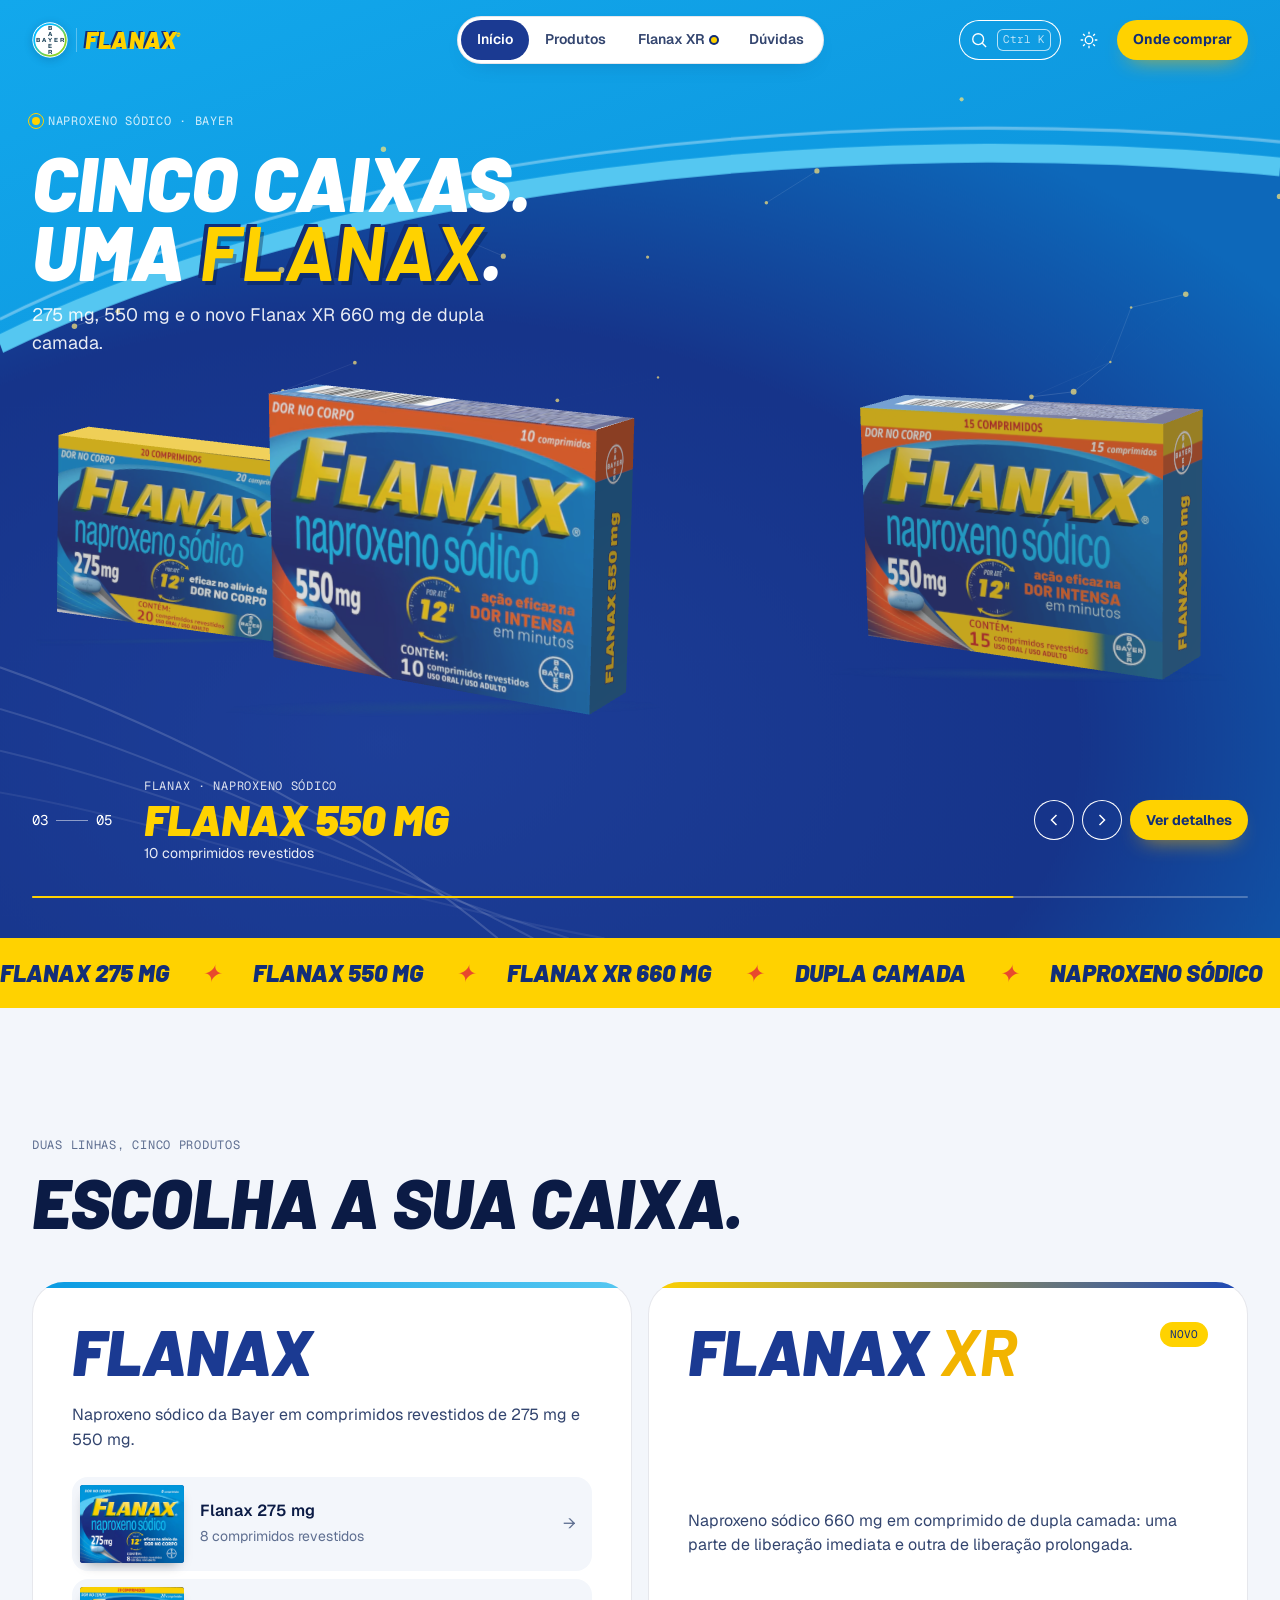
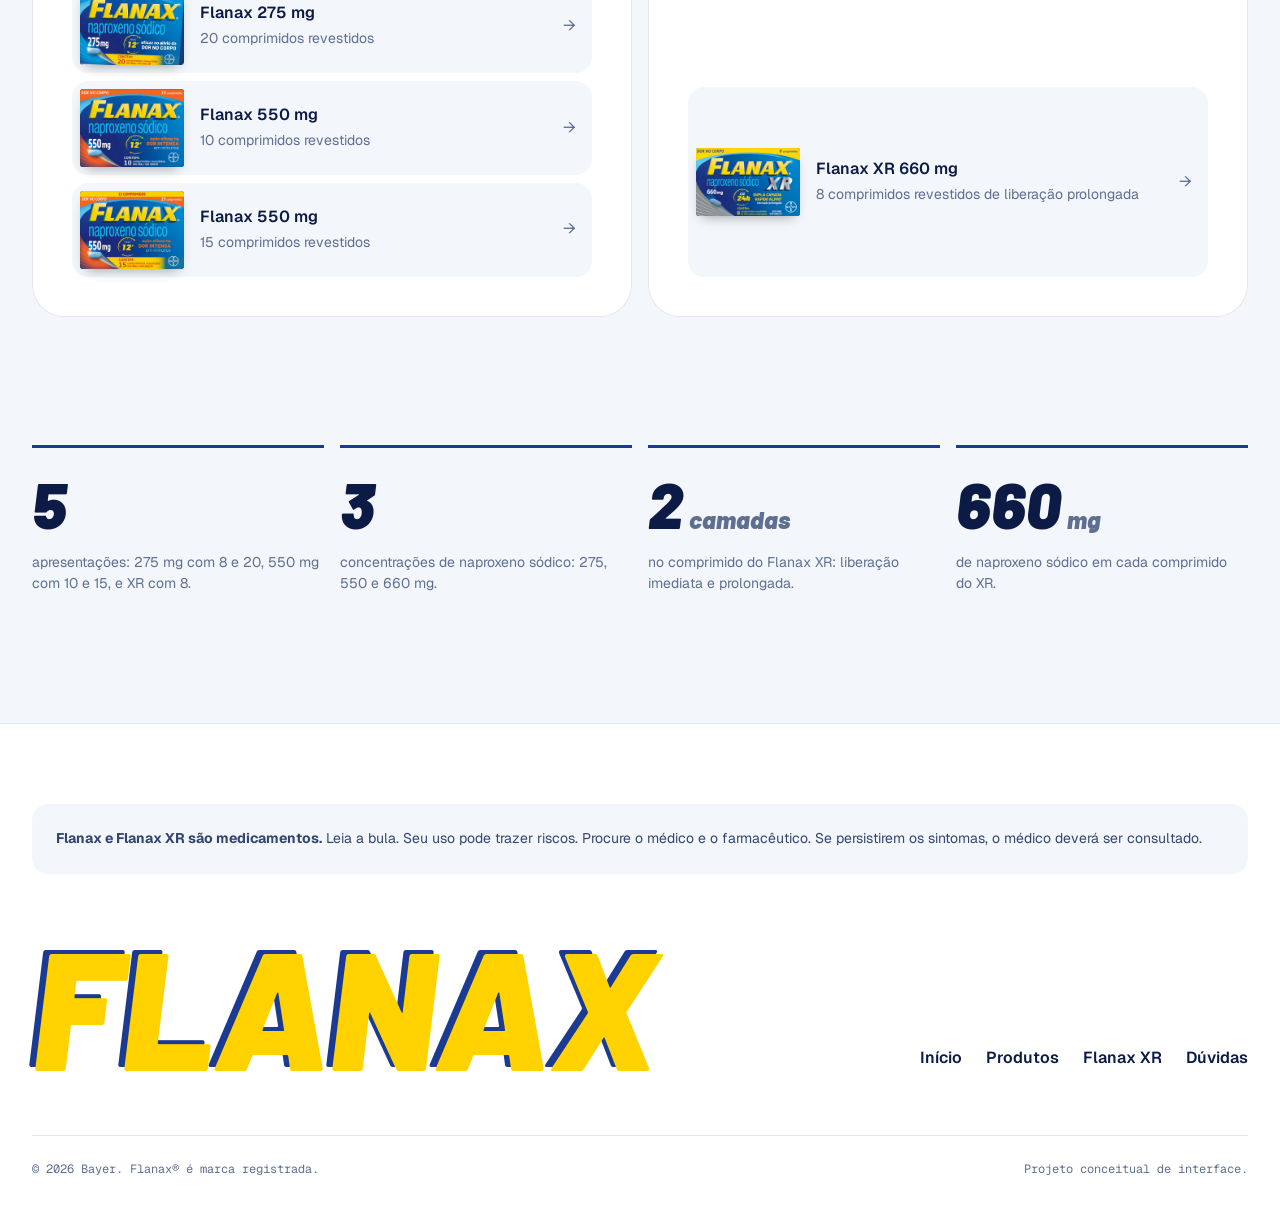
==== commit 33c25b08: "Onde comprar: farmácias perto de mim e links diretos dos produtos nas farmácias Co-Authored-By: Clau" ====
--- a/index.html
+++ b/index.html
@@ -13,7 +13,7 @@
   <link rel="preconnect" href="https://fonts.googleapis.com" />
   <link rel="preconnect" href="https://fonts.gstatic.com" crossorigin />
   <link href="https://fonts.googleapis.com/css2?family=Archivo:ital,wdth,wght@0,62..125,100..900;1,62..125,100..900&family=Roboto+Condensed:wght@100..900&family=Barlow:ital,wght@0,500;0,600;0,700;0,800;1,600;1,700;1,800;1,900&family=Barlow+Condensed:wght@400;500;600;700&family=Geist:wght@400;500;600;700&family=Geist+Mono:wght@400;500&display=swap" rel="stylesheet" />
-  <link rel="stylesheet" href="styles.css?v=16" />
+  <link rel="stylesheet" href="styles.css?v=17" />
   <script>
     try { const t = localStorage.getItem('fx-theme'); if (t) document.documentElement.dataset.theme = t; } catch (e) {}
     document.documentElement.classList.add('js');
@@ -242,10 +242,22 @@
               <input id="cep" inputmode="numeric" maxlength="9" placeholder="Seu CEP" autocomplete="postal-code" aria-describedby="cepMsg" />
               <button class="btn btn--yellow" type="submit">Ver no mapa</button>
             </form>
+            <button class="finder__geo" type="button" id="geoBtn"><svg viewBox="0 0 24 24" aria-hidden="true"><circle cx="12" cy="12" r="3" fill="currentColor"/><circle cx="12" cy="12" r="7.5" fill="none" stroke="currentColor" stroke-width="1.6"/><path d="M12 1.5v3M12 19.5v3M1.5 12h3M19.5 12h3" stroke="currentColor" stroke-width="1.6"/></svg>Farmácias perto de mim</button>
             <p class="finder__msg" id="cepMsg" aria-live="polite"></p>
             <a class="finder__link" href="https://www.flanax.com.br" target="_blank" rel="noopener">Site oficial do Flanax <span aria-hidden="true">↗</span></a>
           </aside>
-        </div>
+
+
+        </div>
+        <section class="buylist reveal" id="buyList" aria-labelledby="buyTitle">
+          <header class="buylist__head">
+            <span class="eyebrow">Compre on-line</span>
+            <h3 id="buyTitle">Direto na farmácia.</h3>
+            <p>Cada apresentação do Flanax nas principais redes do Brasil.</p>
+          </header>
+          <div class="buylist__rows" id="buyRows"></div>
+          <p class="buylist__note">Links para as páginas dos produtos nas lojas on-line das redes. Preço e estoque são definidos por cada farmácia.</p>
+        </section>
       </div>
     </section>
   </main>
@@ -283,12 +295,13 @@
   </dialog>
   <div class="toast" id="toast" role="status" aria-live="polite"></div>
 
-  <script src="catalog.js?v=16"></script>
+  <script src="catalog.js?v=17"></script>
+  <script src="lojas.js?v=17"></script>
   <script>window.FX3D = new Promise(r => { window.__fx3d = r; setTimeout(() => r(null), 12000); });</script>
-  <script src="app.js?v=16"></script>
+  <script src="app.js?v=17"></script>
   <script type="module">
     try {
-      const m = await import("./scene3d.js?v=16");
+      const m = await import("./scene3d.js?v=17");
       window.__fx3d(await m.create({ lite: document.documentElement.classList.contains('lite') }));
     } catch (e) { console.warn('WebGL indisponível', e); window.__fx3d(null); }
   </script>
--- a/styles.css
+++ b/styles.css
@@ -486,3 +486,23 @@
 .bula__table { width: 100%; min-width: 620px; border-collapse: collapse; font-size: var(--t-12); }
 .bula__table th, .bula__table td { text-align: left; vertical-align: top; padding: 8px 12px; border-bottom: 1px solid var(--line); }
 .bula__table th { font-family: var(--f-mono); text-transform: uppercase; letter-spacing: .04em; color: var(--muted); font-weight: 500; }
+
+/* ---------- Compra on-line ---------- */
+.finder__geo { display: inline-flex; align-items: center; gap: var(--s-1); height: 44px; padding: 0 var(--s-2); border-radius: var(--r-pill); font-weight: 600; color: inherit; box-shadow: inset 0 0 0 1px rgba(255, 255, 255, .35); transition: background var(--t-mid) var(--ease), box-shadow var(--t-mid) var(--ease); justify-self: start; }
+.finder__geo svg { width: 18px; height: 18px; }
+.finder__geo:hover { background: rgba(255, 255, 255, .12); box-shadow: inset 0 0 0 1px #fff; }
+.buy { display: flex; flex-wrap: wrap; gap: var(--s-1); }
+.buy__chip { display: inline-flex; align-items: center; gap: 6px; height: 32px; padding: 0 12px; border-radius: var(--r-pill); font-size: var(--t-12); font-weight: 600; color: var(--ink); background: var(--surface); box-shadow: inset 0 0 0 1px var(--line-2); white-space: nowrap; transition: background var(--t-mid) var(--ease), color var(--t-mid) var(--ease), box-shadow var(--t-mid) var(--ease); }
+.buy__chip span { opacity: .55; transition: transform var(--t-mid) var(--ease); }
+.buy__chip:hover { background: var(--ink); color: var(--bg); box-shadow: none; }
+.buy__chip:hover span { transform: translate(2px, -2px); opacity: 1; }
+.buylist { margin-top: var(--s-5); display: grid; gap: var(--s-3); padding: var(--s-5); border-radius: var(--r-4); background: var(--surface); box-shadow: inset 0 0 0 1px var(--line); }
+.buylist__head { display: grid; gap: var(--s-1); }
+.buylist__head h3 { margin: 0; font-size: var(--t-32); line-height: 1; }
+.buylist__head p { margin: 0; color: var(--muted); }
+.buylist__rows { display: grid; }
+.buylist__row { display: grid; grid-template-columns: minmax(200px, 280px) 1fr; gap: var(--s-2); align-items: center; padding: var(--s-2) 0; border-top: 1px solid var(--line); animation: rowIn var(--t-slow) var(--ease) both; animation-delay: calc(var(--i) * 40ms); }
+.buylist__name { display: grid; gap: 2px; }
+.buylist__name span { font-size: var(--t-12); color: var(--muted); }
+.buylist__note { margin: 0; font-size: var(--t-12); color: var(--muted); font-family: var(--f-mono); }
+@media (max-width: 720px) { .buylist { padding: var(--s-3); } .buylist__row { grid-template-columns: 1fr; gap: var(--s-1); } }
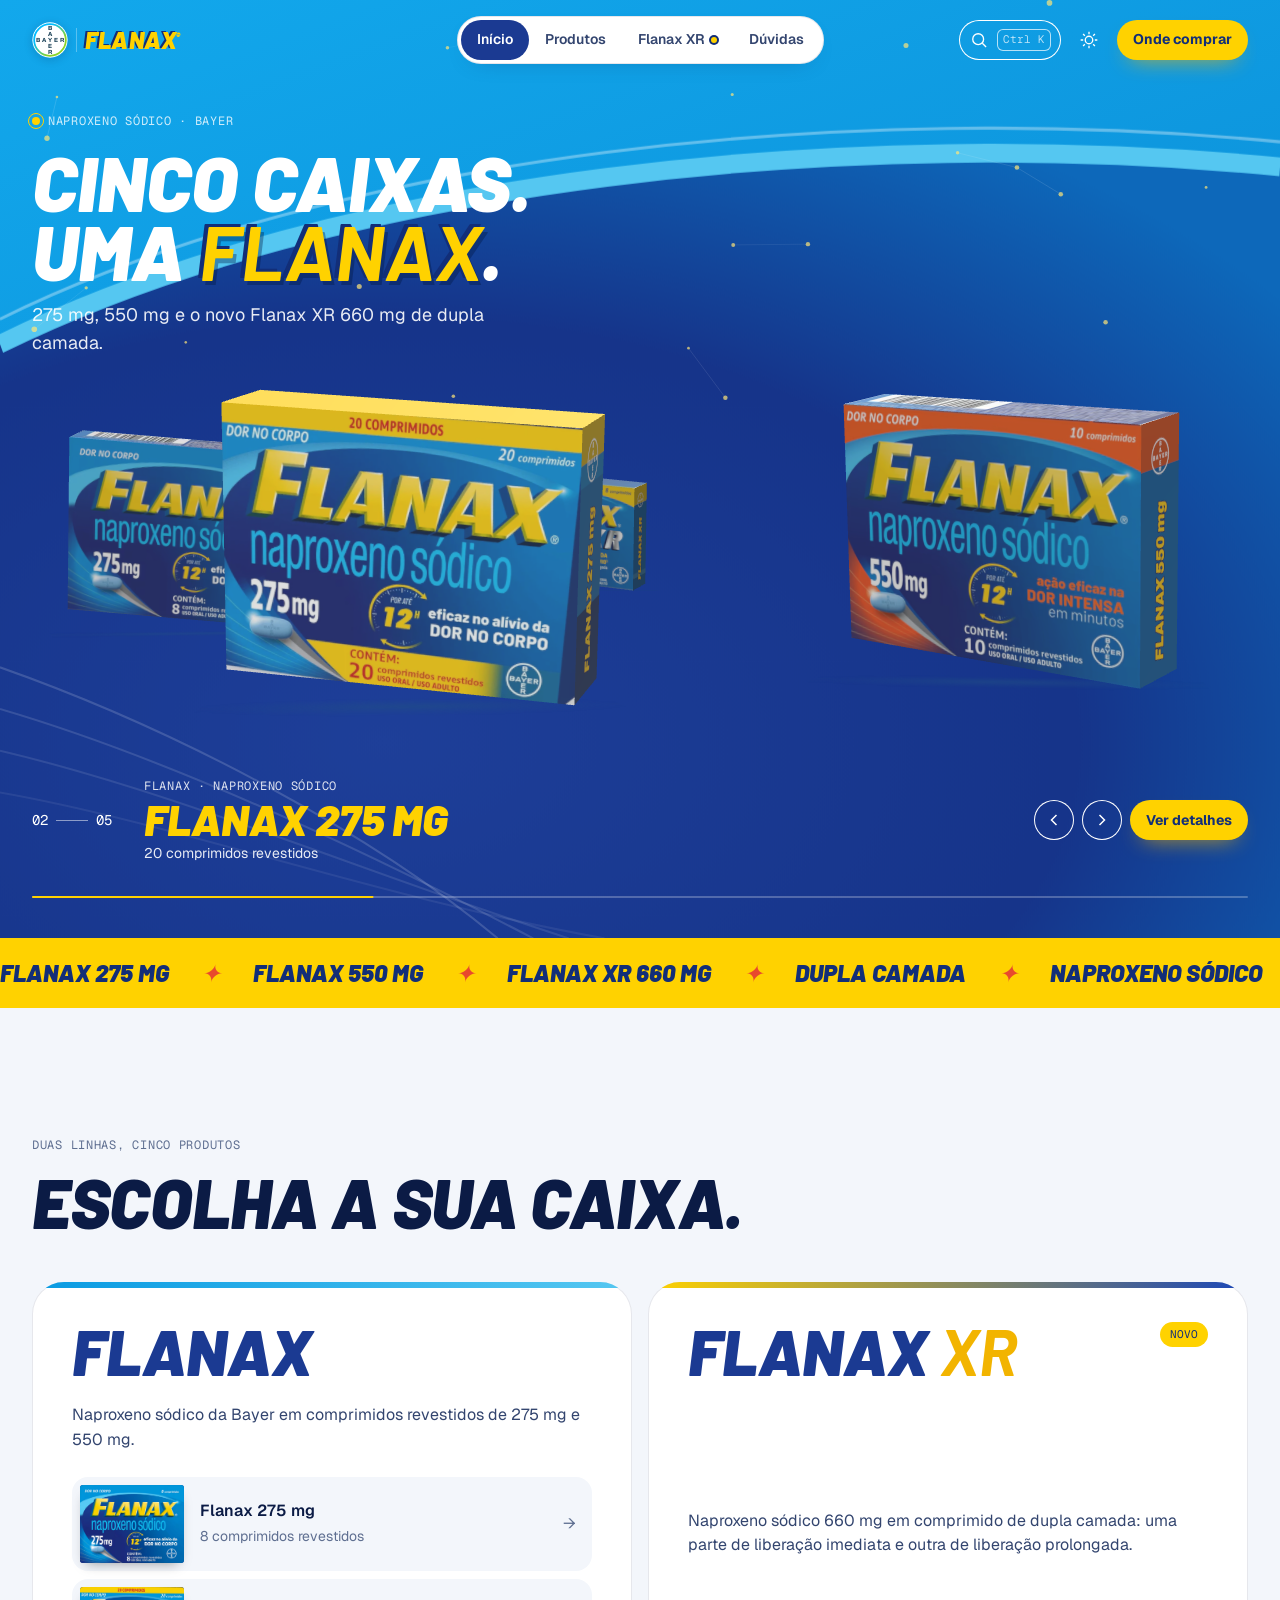
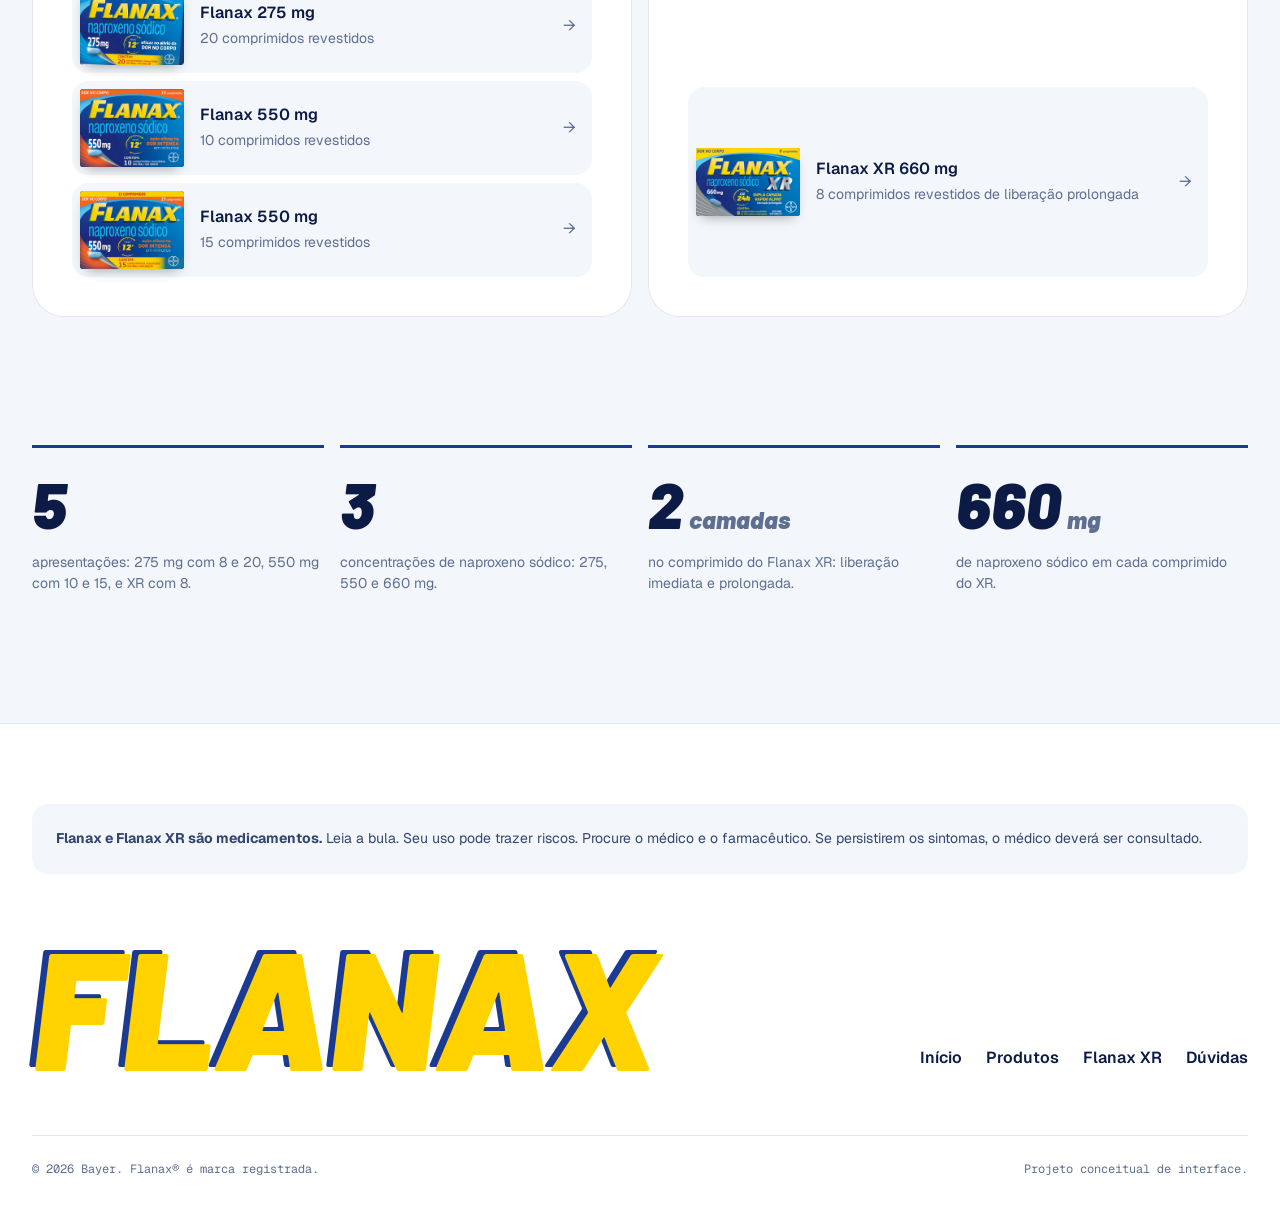
==== commit f980cf94: "Links das farmácias: Drogasil, Raia, Onofre, Panvel, Araujo Co-Authored-By: Claude Opus 5.5 <noreply" ====
--- a/index.html
+++ b/index.html
@@ -296,7 +296,7 @@
   <div class="toast" id="toast" role="status" aria-live="polite"></div>
 
   <script src="catalog.js?v=17"></script>
-  <script src="lojas.js?v=17"></script>
+  <script src="lojas.js?v=18"></script>
   <script>window.FX3D = new Promise(r => { window.__fx3d = r; setTimeout(() => r(null), 12000); });</script>
   <script src="app.js?v=17"></script>
   <script type="module">
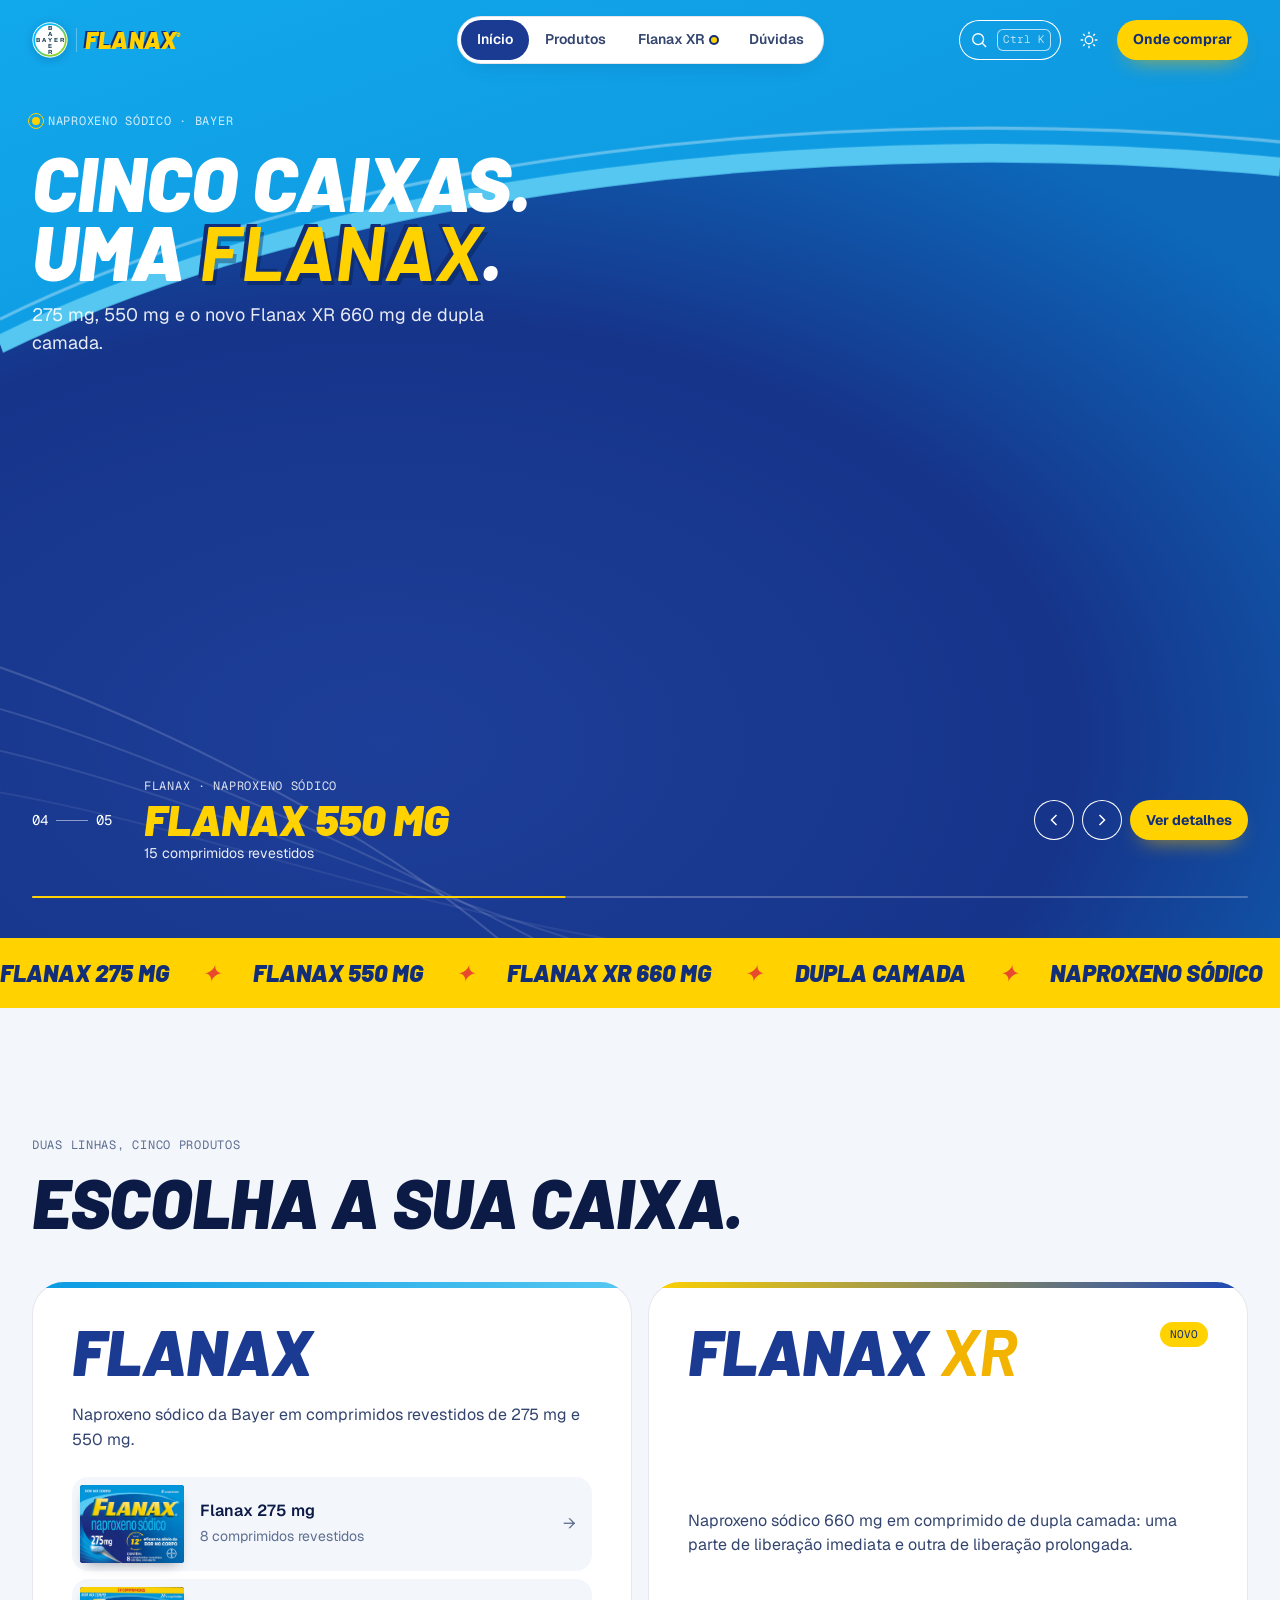
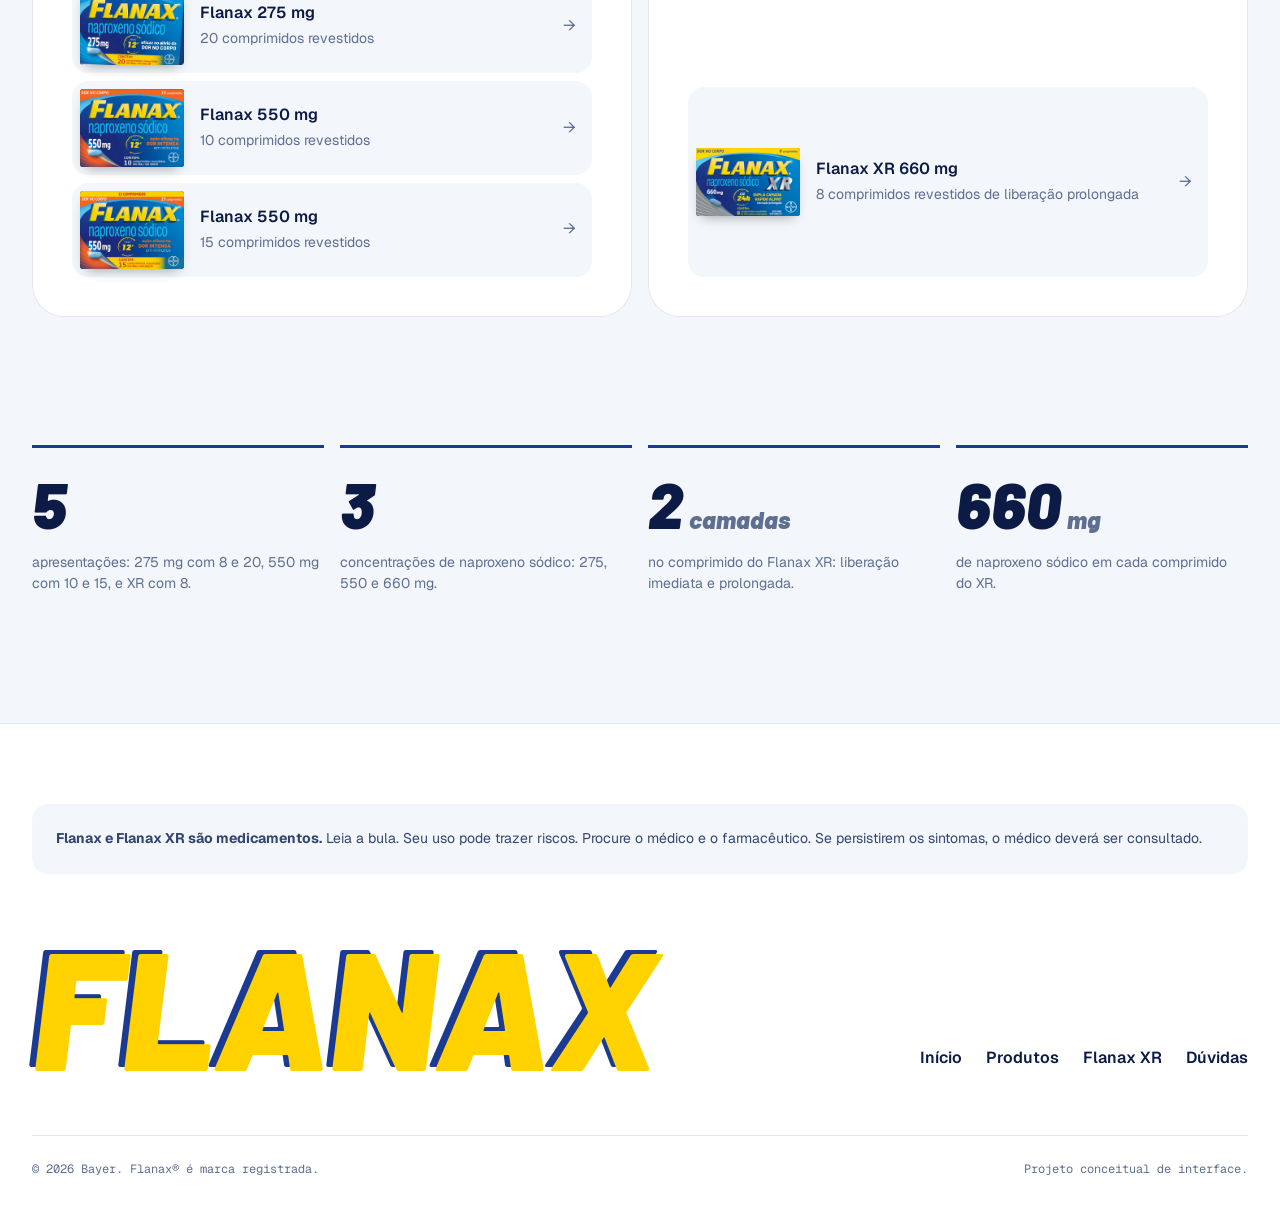
==== commit 1c67d4fe: "Onde comprar: botão do mapa sem vazar, botão Comprar on-line e novos ícones da aba Co-Authored-By: C" ====
--- a/index.html
+++ b/index.html
@@ -9,11 +9,13 @@
   <meta property="og:description" content="Flanax 275 mg, 550 mg e Flanax XR 660 mg de dupla camada." />
   <meta property="og:locale" content="pt_BR" />
   <meta name="theme-color" content="#123A9C" />
-  <link rel="icon" href="data:image/svg+xml,%3Csvg xmlns='http://www.w3.org/2000/svg' viewBox='0 0 40 40'%3E%3Crect width='40' height='40' rx='10' fill='%23123A9C'/%3E%3Cpath d='M12 30 17 10h13l-1 4h-8l-1 4h7l-1 4h-7l-2 8z' fill='%23FFD200'/%3E%3C/svg%3E" />
+  <link rel="icon" type="image/svg+xml" href="assets/icons/favicon.svg?v=2" />
+  <link rel="icon" type="image/png" sizes="32x32" href="assets/icons/icon-32.png?v=2" />
+  <link rel="apple-touch-icon" href="assets/icons/icon-180.png?v=2" />
   <link rel="preconnect" href="https://fonts.googleapis.com" />
   <link rel="preconnect" href="https://fonts.gstatic.com" crossorigin />
   <link href="https://fonts.googleapis.com/css2?family=Archivo:ital,wdth,wght@0,62..125,100..900;1,62..125,100..900&family=Roboto+Condensed:wght@100..900&family=Barlow:ital,wght@0,500;0,600;0,700;0,800;1,600;1,700;1,800;1,900&family=Barlow+Condensed:wght@400;500;600;700&family=Geist:wght@400;500;600;700&family=Geist+Mono:wght@400;500&display=swap" rel="stylesheet" />
-  <link rel="stylesheet" href="styles.css?v=17" />
+  <link rel="stylesheet" href="styles.css?v=18b" />
   <script>
     try { const t = localStorage.getItem('fx-theme'); if (t) document.documentElement.dataset.theme = t; } catch (e) {}
     document.documentElement.classList.add('js');
@@ -242,7 +244,10 @@
               <input id="cep" inputmode="numeric" maxlength="9" placeholder="Seu CEP" autocomplete="postal-code" aria-describedby="cepMsg" />
               <button class="btn btn--yellow" type="submit">Ver no mapa</button>
             </form>
-            <button class="finder__geo" type="button" id="geoBtn"><svg viewBox="0 0 24 24" aria-hidden="true"><circle cx="12" cy="12" r="3" fill="currentColor"/><circle cx="12" cy="12" r="7.5" fill="none" stroke="currentColor" stroke-width="1.6"/><path d="M12 1.5v3M12 19.5v3M1.5 12h3M19.5 12h3" stroke="currentColor" stroke-width="1.6"/></svg>Farmácias perto de mim</button>
+            <div class="finder__actions">
+              <a class="finder__buy" href="#buyList" id="buyBtn"><svg viewBox="0 0 24 24" aria-hidden="true"><path d="M3 4h2.5l2.2 10.5h10.6L20.5 7H7" fill="none" stroke="currentColor" stroke-width="1.8" stroke-linejoin="round" stroke-linecap="round"/><circle cx="9.5" cy="19" r="1.6" fill="currentColor"/><circle cx="17" cy="19" r="1.6" fill="currentColor"/></svg>Comprar on-line</a>
+              <button class="finder__geo" type="button" id="geoBtn"><svg viewBox="0 0 24 24" aria-hidden="true"><circle cx="12" cy="12" r="3" fill="currentColor"/><circle cx="12" cy="12" r="7.5" fill="none" stroke="currentColor" stroke-width="1.6"/><path d="M12 1.5v3M12 19.5v3M1.5 12h3M19.5 12h3" stroke="currentColor" stroke-width="1.6"/></svg>Farmácias perto de mim</button>
+            </div>
             <p class="finder__msg" id="cepMsg" aria-live="polite"></p>
             <a class="finder__link" href="https://www.flanax.com.br" target="_blank" rel="noopener">Site oficial do Flanax <span aria-hidden="true">↗</span></a>
           </aside>
@@ -298,7 +303,7 @@
   <script src="catalog.js?v=17"></script>
   <script src="lojas.js?v=18"></script>
   <script>window.FX3D = new Promise(r => { window.__fx3d = r; setTimeout(() => r(null), 12000); });</script>
-  <script src="app.js?v=17"></script>
+  <script src="app.js?v=18"></script>
   <script type="module">
     try {
       const m = await import("./scene3d.js?v=17");
--- a/styles.css
+++ b/styles.css
@@ -506,3 +506,15 @@
 .buylist__name span { font-size: var(--t-12); color: var(--muted); }
 .buylist__note { margin: 0; font-size: var(--t-12); color: var(--muted); font-family: var(--f-mono); }
 @media (max-width: 720px) { .buylist { padding: var(--s-3); } .buylist__row { grid-template-columns: 1fr; gap: var(--s-1); } }
+
+/* Onde comprar: formulário quebra linha em vez de vazar; botão de compra on-line */
+.finder { min-width: 0; }
+.finder__form { display: grid; grid-template-columns: minmax(0, 1fr) auto; }
+.finder__form input { width: 100%; }
+.finder__actions { display: flex; flex-wrap: wrap; gap: var(--s-1); }
+.finder { --buy-ink: var(--royal-2); --buy-hover-bg: var(--yellow); --buy-hover-ink: var(--royal-2); }
+.finder__buy { display: inline-flex; align-items: center; gap: var(--s-1); height: 44px; padding: 0 var(--s-3); border-radius: var(--r-pill); font-weight: 700; background: #fff; color: var(--buy-ink); transition: transform var(--t-mid) var(--ease), background var(--t-mid) var(--ease), color var(--t-mid) var(--ease); }
+.finder__buy svg { width: 18px; height: 18px; }
+.finder__buy:hover { transform: translateY(-2px); background: var(--buy-hover-bg); color: var(--buy-hover-ink); }
+@media (max-width: 1100px) { .finder__form { grid-template-columns: 1fr; } .finder__form .btn { width: 100%; } }
+.buylist { scroll-margin-top: 96px; }
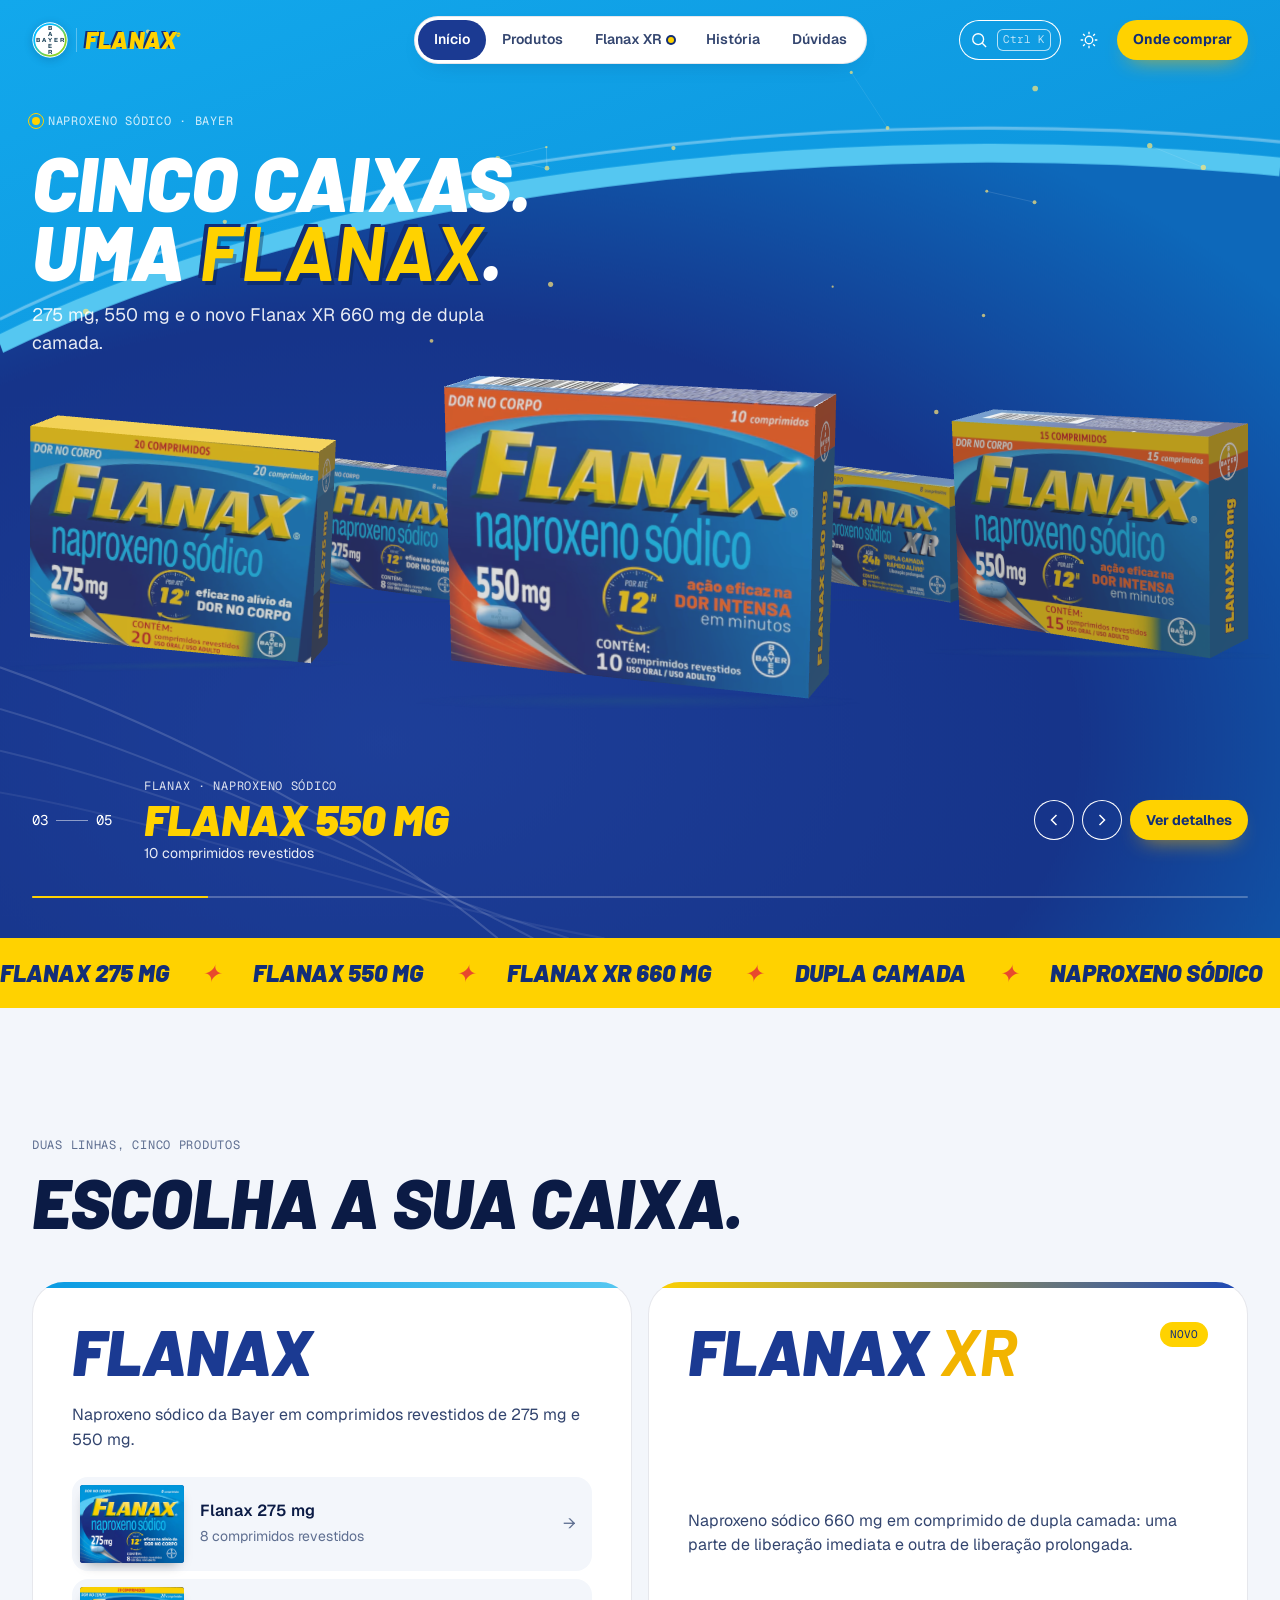
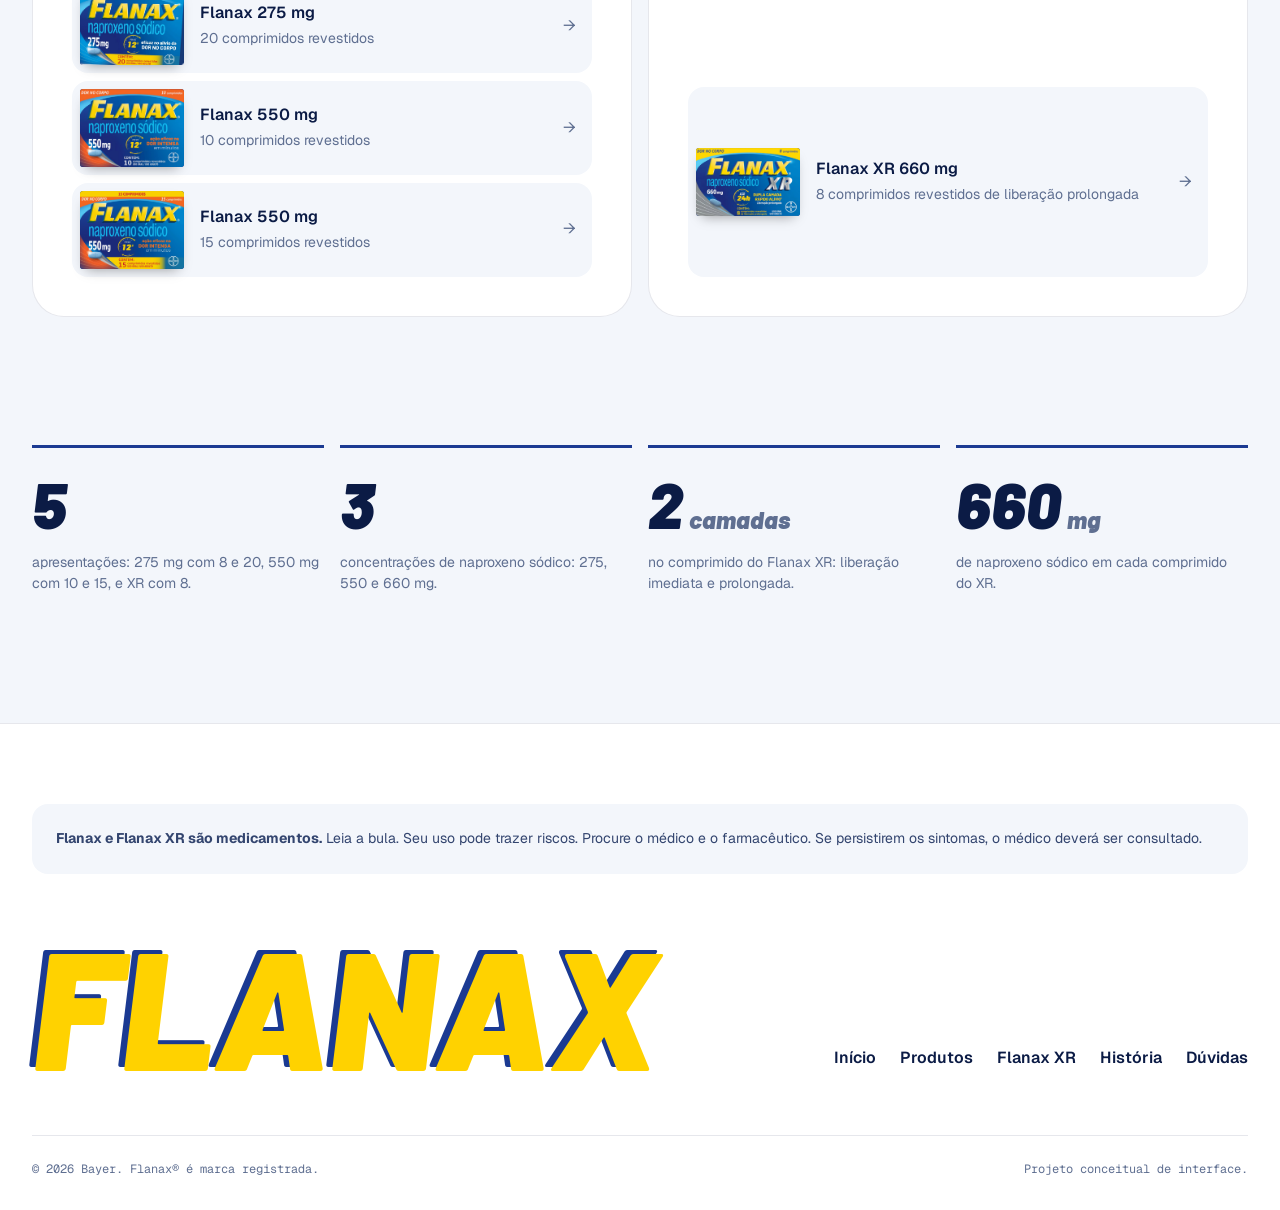
==== commit 006b2d09: "Aba História: linha do tempo do naproxeno ao Flanax XR Co-Authored-By: Claude Opus 5.5 <noreply@anth" ====
--- a/index.html
+++ b/index.html
@@ -15,7 +15,7 @@
   <link rel="preconnect" href="https://fonts.googleapis.com" />
   <link rel="preconnect" href="https://fonts.gstatic.com" crossorigin />
   <link href="https://fonts.googleapis.com/css2?family=Archivo:ital,wdth,wght@0,62..125,100..900;1,62..125,100..900&family=Roboto+Condensed:wght@100..900&family=Barlow:ital,wght@0,500;0,600;0,700;0,800;1,600;1,700;1,800;1,900&family=Barlow+Condensed:wght@400;500;600;700&family=Geist:wght@400;500;600;700&family=Geist+Mono:wght@400;500&display=swap" rel="stylesheet" />
-  <link rel="stylesheet" href="styles.css?v=18b" />
+  <link rel="stylesheet" href="styles.css?v=20" />
   <script>
     try { const t = localStorage.getItem('fx-theme'); if (t) document.documentElement.dataset.theme = t; } catch (e) {}
     document.documentElement.classList.add('js');
@@ -45,6 +45,7 @@
       <button class="tabs__btn is-active" role="tab" data-go="inicio" aria-selected="true">Início</button>
       <button class="tabs__btn" role="tab" data-go="produtos" aria-selected="false">Produtos</button>
       <button class="tabs__btn" role="tab" data-go="xr" aria-selected="false">Flanax XR <i class="dot" aria-hidden="true"></i></button>
+      <button class="tabs__btn" role="tab" data-go="historia" aria-selected="false">História</button>
       <button class="tabs__btn" role="tab" data-go="duvidas" aria-selected="false">Dúvidas</button>
     </nav>
     <div class="topbar__actions">
@@ -223,6 +224,32 @@
           <canvas id="molCanvas" aria-hidden="true"></canvas>
           <figcaption><b>Naproxeno sódico</b><span>C₁₄H₁₃NaO₃ · princípio ativo do Flanax e do Flanax XR</span></figcaption>
         </figure>
+      </div>
+    </section>
+
+    <!-- ================= HISTÓRIA ================= -->
+    <section class="view" id="view-historia" data-view="historia" role="tabpanel" aria-label="História">
+      <div class="wrap section section--first section--head-only">
+        <header class="section__head reveal">
+          <span class="eyebrow">Linha do tempo</span>
+          <h2 class="h2">Da Syntex ao Flanax XR.</h2>
+          <p class="section__sub">Arraste, role ou use as setas para conhecer a história do naproxeno.</p>
+        </header>
+      </div>
+      <div class="timeline" id="timeline">
+        <div class="timeline__rail wrap"><span id="timelineBar"></span><span class="timeline__year" id="timelineYear">1970</span></div>
+        <ol class="timeline__track" id="timelineTrack" tabindex="0" aria-label="Linha do tempo">
+          <li class="era" data-year="1970"><span class="era__year">1970</span><h3>A molécula ganha escala</h3><p>No laboratório Syntex, nos Estados Unidos, começa a produção industrial do naproxeno, um anti-inflamatório não esteroide.</p><span class="era__f">C₁₄H₁₄O₃</span></li>
+          <li class="era" data-year="1976"><span class="era__year">1976</span><h3>Chega às farmácias</h3><p>A Syntex lança o naproxeno como medicamento, inicialmente vendido com prescrição.</p></li>
+          <li class="era" data-year="1994"><span class="era__year">1994</span><h3>Sem receita</h3><p>O naproxeno sódico é aprovado nos Estados Unidos para venda sem prescrição. No mesmo ano, a Roche compra a Syntex.</p><span class="era__f">naproxeno sódico</span></li>
+          <li class="era" data-year="2005"><span class="era__year">2005</span><h3>Flanax na Bayer</h3><p>A Bayer conclui a compra da divisão de saúde do consumidor da Roche, e o Flanax passa a fazer parte do portfólio da Bayer.</p></li>
+          <li class="era era--hot" data-year="Hoje"><span class="era__year">Hoje</span><h3>275 mg e 550 mg</h3><p>Flanax em comprimidos revestidos de 275 mg e 550 mg, para dores e inflamação do dia a dia.</p><span class="era__f">C₁₄H₁₃NaO₃</span></li>
+          <li class="era era--hot" data-year="XR"><span class="era__year">XR</span><h3>Flanax XR 660 mg</h3><p>Comprimido de dupla camada: uma parte de liberação imediata e outra de liberação prolongada, em uma tomada a cada 24 horas.</p><span class="era__f">660 mg · dupla camada</span></li>
+        </ol>
+        <div class="timeline__nav wrap">
+          <button class="icon-btn icon-btn--line" id="tlPrev" aria-label="Voltar na linha do tempo"><svg viewBox="0 0 24 24" aria-hidden="true"><path d="M15 6l-6 6 6 6" fill="none" stroke="currentColor" stroke-width="1.8"/></svg></button>
+          <button class="icon-btn icon-btn--line" id="tlNext" aria-label="Avançar na linha do tempo"><svg viewBox="0 0 24 24" aria-hidden="true"><path d="M9 6l6 6-6 6" fill="none" stroke="currentColor" stroke-width="1.8"/></svg></button>
+        </div>
       </div>
     </section>
 
@@ -276,6 +303,7 @@
           <a href="#inicio" data-go="inicio">Início</a>
           <a href="#produtos" data-go="produtos">Produtos</a>
           <a href="#xr" data-go="xr">Flanax XR</a>
+          <a href="#historia" data-go="historia">História</a>
           <a href="#duvidas" data-go="duvidas">Dúvidas</a>
         </nav>
       </div>
@@ -303,7 +331,7 @@
   <script src="catalog.js?v=17"></script>
   <script src="lojas.js?v=18"></script>
   <script>window.FX3D = new Promise(r => { window.__fx3d = r; setTimeout(() => r(null), 12000); });</script>
-  <script src="app.js?v=18"></script>
+  <script src="app.js?v=20"></script>
   <script type="module">
     try {
       const m = await import("./scene3d.js?v=17");
--- a/styles.css
+++ b/styles.css
@@ -518,3 +518,28 @@
 .finder__buy:hover { transform: translateY(-2px); background: var(--buy-hover-bg); color: var(--buy-hover-ink); }
 @media (max-width: 1100px) { .finder__form { grid-template-columns: 1fr; } .finder__form .btn { width: 100%; } }
 .buylist { scroll-margin-top: 96px; }
+
+/* ---------- História ---------- */
+.section--head-only { padding-bottom: 0; }
+.timeline { padding-bottom: var(--s-10, 80px); }
+.timeline__rail { position: relative; margin-bottom: var(--s-4); height: 24px; display: flex; align-items: center; }
+.timeline__rail::before { content: ""; position: absolute; left: var(--gutter); right: var(--gutter); height: 1px; background: var(--line-2); }
+.timeline__rail > span:first-child { position: absolute; left: var(--gutter); right: var(--gutter); height: 3px; background: linear-gradient(90deg, var(--yellow), var(--royal)); transform-origin: 0 50%; transform: scaleX(0); border-radius: 2px; transition: transform var(--t-mid) var(--ease); }
+.timeline__year { position: absolute; right: var(--gutter); top: -28px; font-family: var(--f-mono); font-size: var(--t-12); color: var(--muted); font-variant-numeric: tabular-nums; }
+.timeline__track { --edge: max(var(--gutter), calc((100vw - var(--wrap)) / 2 + var(--gutter))); list-style: none; margin: 0; display: flex; gap: var(--s-2); overflow-x: auto; scroll-snap-type: x mandatory; scroll-padding-inline: var(--edge); padding: var(--s-2) var(--edge) var(--s-3); scrollbar-width: none; cursor: grab; }
+.timeline__track::-webkit-scrollbar { display: none; }
+.timeline__track.is-drag { cursor: grabbing; scroll-snap-type: none; }
+.era { flex: 0 0 320px; scroll-snap-align: start; display: grid; align-content: start; gap: var(--s-2); min-height: 360px; padding: var(--s-4); border-radius: var(--r-3); background: var(--surface); box-shadow: inset 0 0 0 1px var(--line); user-select: none; transition: transform 300ms var(--ease); }
+.era:hover { transform: translateY(-8px); }
+.era__year { font-family: var(--f-logo); font-weight: 900; font-style: italic; font-size: var(--t-64); line-height: 1; margin-bottom: var(--s-4); color: var(--royal); font-variant-numeric: tabular-nums; }
+.era h3 { margin: 0; font-size: var(--t-20); }
+.era p { margin: 0; color: var(--muted); font-size: var(--t-14); }
+.era__f { margin-top: auto; font-family: var(--f-mono); font-size: var(--t-12); color: var(--royal); }
+.era--hot { background: linear-gradient(160deg, var(--royal), var(--royal-2)); color: #fff; box-shadow: none; }
+.era--hot .era__year { color: var(--yellow); text-shadow: -2px 2px 0 rgba(11, 31, 92, .6); }
+.era--hot p { color: rgba(255, 255, 255, .82); }
+.era--hot .era__f { color: var(--yellow); }
+:root[data-theme="dark"] .era__year:not(.era--hot *), :root[data-theme="dark"] .era__f { color: var(--yellow); }
+@media (prefers-color-scheme: dark) { :root:not([data-theme="light"]) .era__year, :root:not([data-theme="light"]) .era__f { color: var(--yellow); } }
+.timeline__nav { display: flex; gap: var(--s-1); justify-content: flex-end; }
+@media (max-width: 640px) { .era { flex-basis: 272px; min-height: 320px; padding: var(--s-3); } .era__year { font-size: var(--t-48); } }
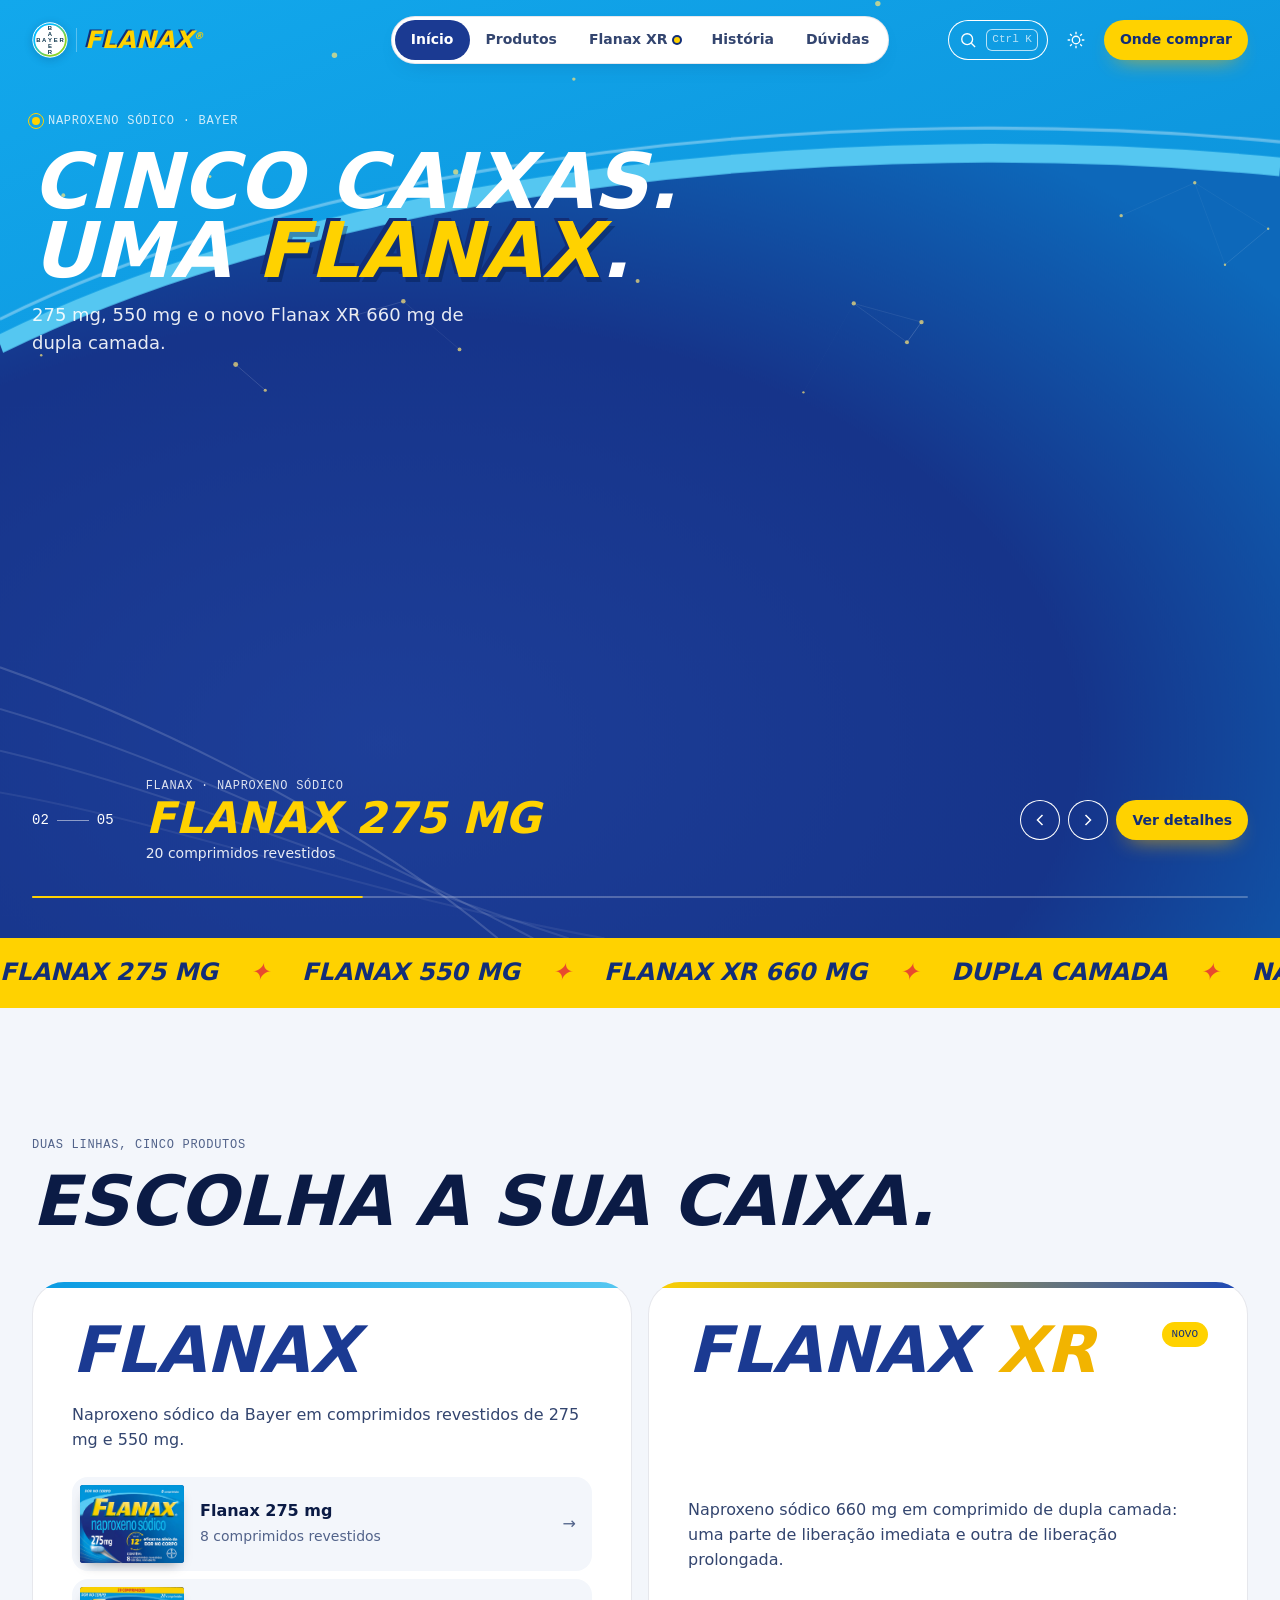
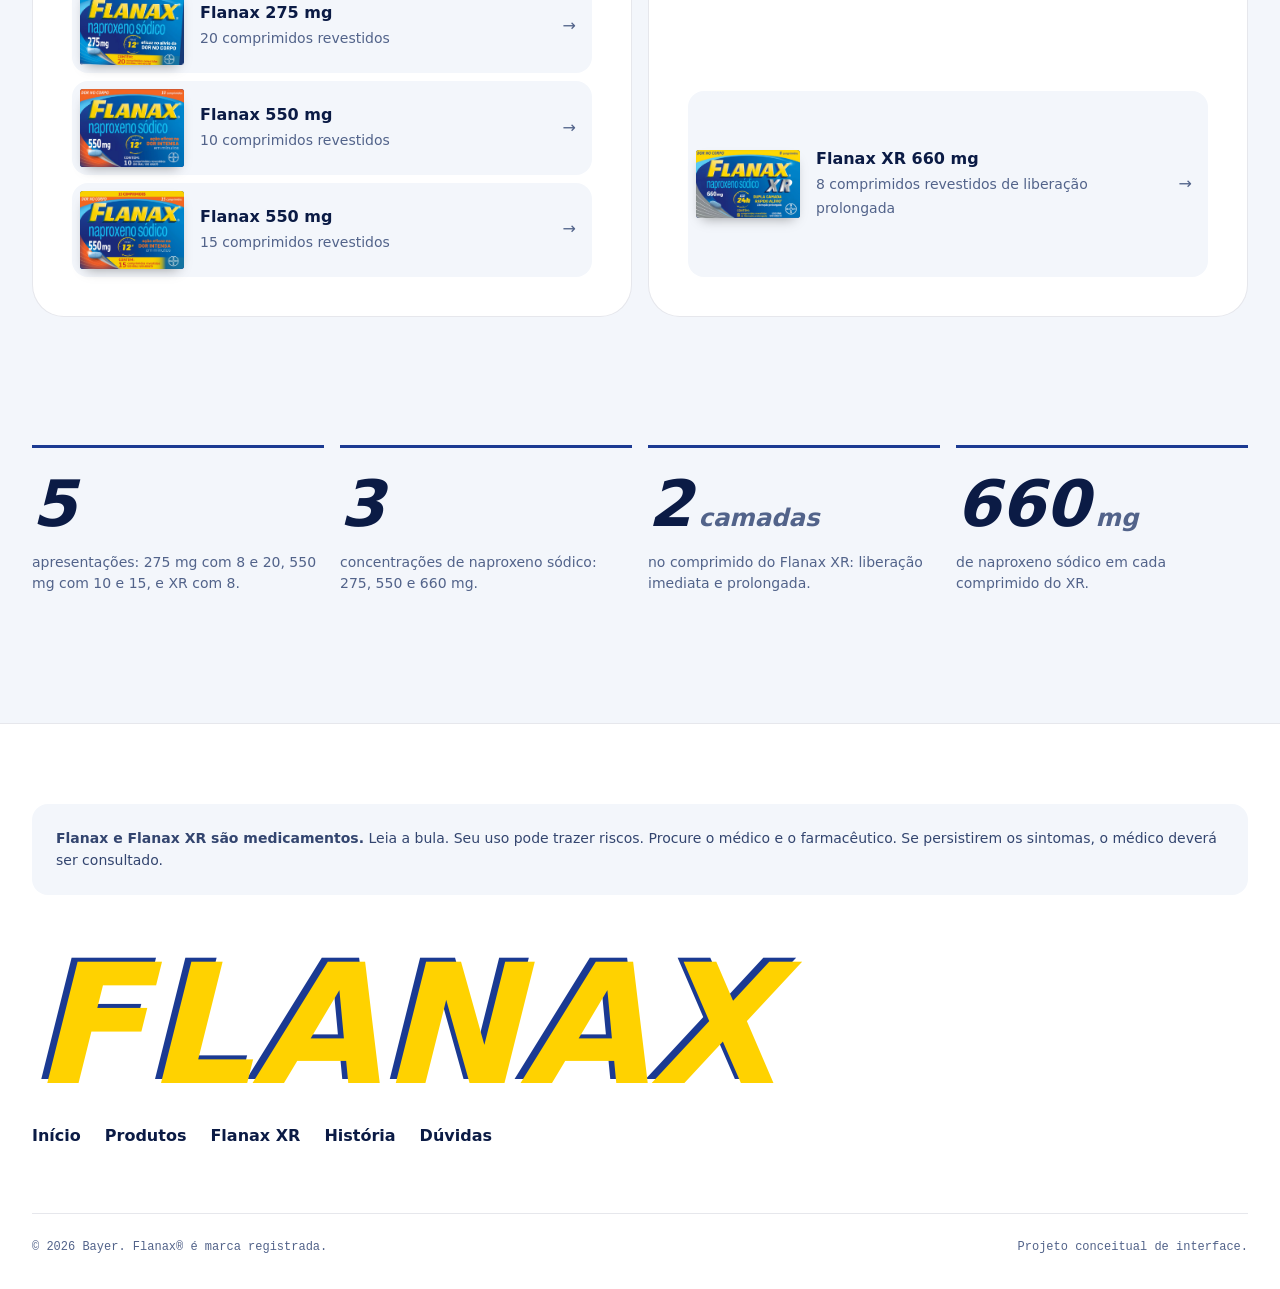
==== commit 7b9c0259: "Segurança e QA: CSP rígida, scripts externos, escape na busca e no CEP, tema validado, ações fixadas" ====
--- a/index.html
+++ b/index.html
@@ -2,6 +2,8 @@
 <html lang="pt-BR">
 <head>
   <meta charset="utf-8" />
+  <meta http-equiv="Content-Security-Policy" content="default-src 'self'; script-src 'self'; style-src 'self' 'unsafe-inline' https://fonts.googleapis.com; font-src 'self' https://fonts.gstatic.com data:; img-src 'self' data: blob:; connect-src 'self'; media-src 'none'; object-src 'none'; frame-src 'none'; worker-src 'self' blob:; manifest-src 'self'; base-uri 'self'; form-action 'none'; upgrade-insecure-requests" />
+  <meta name="referrer" content="strict-origin-when-cross-origin" />
   <meta name="viewport" content="width=device-width, initial-scale=1, viewport-fit=cover" />
   <title>Flanax · Bayer</title>
   <meta name="description" content="Flanax naproxeno sódico 275 mg e 550 mg e o Flanax XR 660 mg de dupla camada. As cinco embalagens em 3D." />
@@ -15,11 +17,8 @@
   <link rel="preconnect" href="https://fonts.googleapis.com" />
   <link rel="preconnect" href="https://fonts.gstatic.com" crossorigin />
   <link href="https://fonts.googleapis.com/css2?family=Archivo:ital,wdth,wght@0,62..125,100..900;1,62..125,100..900&family=Roboto+Condensed:wght@100..900&family=Barlow:ital,wght@0,500;0,600;0,700;0,800;1,600;1,700;1,800;1,900&family=Barlow+Condensed:wght@400;500;600;700&family=Geist:wght@400;500;600;700&family=Geist+Mono:wght@400;500&display=swap" rel="stylesheet" />
-  <link rel="stylesheet" href="styles.css?v=20" />
-  <script>
-    try { const t = localStorage.getItem('fx-theme'); if (t) document.documentElement.dataset.theme = t; } catch (e) {}
-    document.documentElement.classList.add('js');
-  </script>
+  <link rel="stylesheet" href="styles.css?v=30" />
+  <script src="boot.js?v=30"></script>
 </head>
 <body>
   <a class="skip" href="#app">Pular para o conteúdo</a>
@@ -328,15 +327,9 @@
   </dialog>
   <div class="toast" id="toast" role="status" aria-live="polite"></div>
 
-  <script src="catalog.js?v=17"></script>
-  <script src="lojas.js?v=18"></script>
-  <script>window.FX3D = new Promise(r => { window.__fx3d = r; setTimeout(() => r(null), 12000); });</script>
-  <script src="app.js?v=20"></script>
-  <script type="module">
-    try {
-      const m = await import("./scene3d.js?v=17");
-      window.__fx3d(await m.create({ lite: document.documentElement.classList.contains('lite') }));
-    } catch (e) { console.warn('WebGL indisponível', e); window.__fx3d(null); }
-  </script>
+  <script src="catalog.js?v=30"></script>
+  <script src="lojas.js?v=30"></script>
+  <script src="app.js?v=30"></script>
+  <script type="module" src="boot3d.js?v=30"></script>
 </body>
 </html>
--- a/styles.css
+++ b/styles.css
@@ -12,7 +12,7 @@
   --surface: #FFFFFF;
   --ink: #0B1B45;
   --ink-2: #33456F;
-  --muted: #5F6F91;
+  --muted: #52638A;
   --line: rgba(11, 27, 69, .10);
   --line-2: rgba(11, 27, 69, .18);
   --glass: rgba(255, 255, 255, .78);
@@ -50,7 +50,7 @@
 @media (prefers-color-scheme: dark) {
   :root:not([data-theme="light"]) {
     --bg: #071233; --bg-2: #0C1A45; --surface: #0F2154;
-    --ink: #E8EEFB; --ink-2: #B9C6E6; --muted: #8C9CC4;
+    --ink: #E8EEFB; --ink-2: #B9C6E6; --muted: #9DACD0;
     --line: rgba(232, 238, 251, .10); --line-2: rgba(232, 238, 251, .18);
     --glass: rgba(15, 33, 84, .78); --shadow: 0 24px 48px -26px rgba(0, 0, 0, .7);
     color-scheme: dark;
@@ -58,7 +58,7 @@
 }
 :root[data-theme="dark"] {
   --bg: #071233; --bg-2: #0C1A45; --surface: #0F2154;
-  --ink: #E8EEFB; --ink-2: #B9C6E6; --muted: #8C9CC4;
+  --ink: #E8EEFB; --ink-2: #B9C6E6; --muted: #9DACD0;
   --line: rgba(232, 238, 251, .10); --line-2: rgba(232, 238, 251, .18);
   --glass: rgba(15, 33, 84, .78); --shadow: 0 24px 48px -26px rgba(0, 0, 0, .7);
   color-scheme: dark;
@@ -171,7 +171,7 @@
 .hero { position: relative; min-height: max(760px, 100svh); overflow: hidden; display: grid; grid-template-rows: auto 1fr auto; padding-top: calc(var(--header-h) + var(--s-4)); color: #fff; background: linear-gradient(160deg, #12A8EC, #0880CC); }
 .hero__bg { position: absolute; inset: 0; z-index: 0; pointer-events: none; }
 .hero__sweep { position: absolute; inset: 0; width: 100%; height: 100%; }
-.sweep-dark { transform-origin: 50% 100%; animation: sweepUp 900ms cubic-bezier(.22, 1, .36, 1) both; }
+.sweep-dark { transform-origin: 50% 100%; animation: sweepUp 300ms var(--ease) both; }
 .sweep-arc { stroke-dasharray: 1800; stroke-dashoffset: 1800; animation: draw 1400ms var(--ease) 300ms forwards; }
 .streaks path { stroke-width: 2; }
 @keyframes sweepUp { from { transform: translateY(12%); opacity: 0; } to { transform: none; opacity: 1; } }
@@ -180,14 +180,14 @@
 .hero__copy { position: relative; z-index: 3; width: 100%; max-width: var(--wrap); margin: 0 auto; padding-inline: var(--gutter); display: grid; gap: var(--s-2); justify-items: start; }
 .hero__title { font-family: var(--f-logo); font-weight: 900; font-style: italic; text-transform: uppercase; font-size: clamp(2.75rem, 6vw, 6rem); line-height: .9; }
 .hero__title .line { display: block; overflow: hidden; padding-right: .1em; }
-.hero__title .line > span { display: inline-block; transform: translateY(105%); animation: lineUp 900ms cubic-bezier(.65, 0, .35, 1) forwards; }
+.hero__title .line > span { display: inline-block; transform: translateY(105%); animation: lineUp 300ms var(--ease) forwards; }
 .hero__title .line:nth-child(2) > span { animation-delay: 120ms; }
 @keyframes lineUp { to { transform: none; } }
 .wm { color: var(--yellow); text-shadow: -4px -3px 0 var(--royal-2), 3px 5px 0 rgba(0, 20, 60, .35); }
 .hero__lead { max-width: 42ch; font-size: var(--t-18); color: rgba(255, 255, 255, .9); }
 .hero__copy .eyebrow, .hero__lead { animation: fadeUp 300ms var(--ease) both; }
 .hero__copy .eyebrow { animation-delay: 100ms; }
-.hero__lead { animation-delay: 450ms; }
+.hero__lead { animation-delay: 300ms; }
 @keyframes fadeUp { from { opacity: 0; translate: 0 16px; } to { opacity: 1; translate: 0 0; } }
 
 .orbit { position: relative; z-index: 2; width: 100%; min-height: 420px; touch-action: pan-y; user-select: none; -webkit-user-select: none; cursor: grab; }
@@ -198,7 +198,7 @@
 .orbit__fallback { display: flex; gap: var(--s-2); align-items: center; }
 .orbit__fallback .flat { width: 200px; }
 
-.hud { position: relative; z-index: 4; width: 100%; max-width: var(--wrap); margin: 0 auto; padding: 0 var(--gutter) var(--s-5); display: grid; grid-template-columns: auto minmax(0, 1fr) auto; align-items: center; gap: var(--s-4); animation: fadeUp 300ms var(--ease) 900ms both; }
+.hud { position: relative; z-index: 4; width: 100%; max-width: var(--wrap); margin: 0 auto; padding: 0 var(--gutter) var(--s-5); display: grid; grid-template-columns: auto minmax(0, 1fr) auto; align-items: center; gap: var(--s-4); animation: fadeUp 300ms var(--ease) 450ms both; }
 .hud__count { display: flex; align-items: center; gap: var(--s-1); font-family: var(--f-mono); font-size: var(--t-14); font-variant-numeric: tabular-nums; }
 .hud__count i { width: 32px; height: 1px; background: rgba(255, 255, 255, .5); }
 .hud__info { display: grid; gap: 2px; min-width: 0; }
@@ -543,3 +543,9 @@
 @media (prefers-color-scheme: dark) { :root:not([data-theme="light"]) .era__year, :root:not([data-theme="light"]) .era__f { color: var(--yellow); } }
 .timeline__nav { display: flex; gap: var(--s-1); justify-content: flex-end; }
 @media (max-width: 640px) { .era { flex-basis: 272px; min-height: 320px; padding: var(--s-3); } .era__year { font-size: var(--t-48); } }
+
+/* ---------- QA: contraste, barra de abas e movimento ---------- */
+.switch__thumb { background: color-mix(in srgb, var(--fam) 70%, #000); }
+@media (max-width: 400px) { .tabs__btn { padding: 0 8px; font-size: 11px; } .tabs__btn .dot { display: none; } }
+@media (prefers-reduced-motion: reduce) { *, *::before, *::after { animation-duration: .01ms !important; animation-iteration-count: 1 !important; transition-duration: .01ms !important; scroll-behavior: auto !important; } }
+.finder > p { opacity: 1; color: rgba(255, 255, 255, .94); }
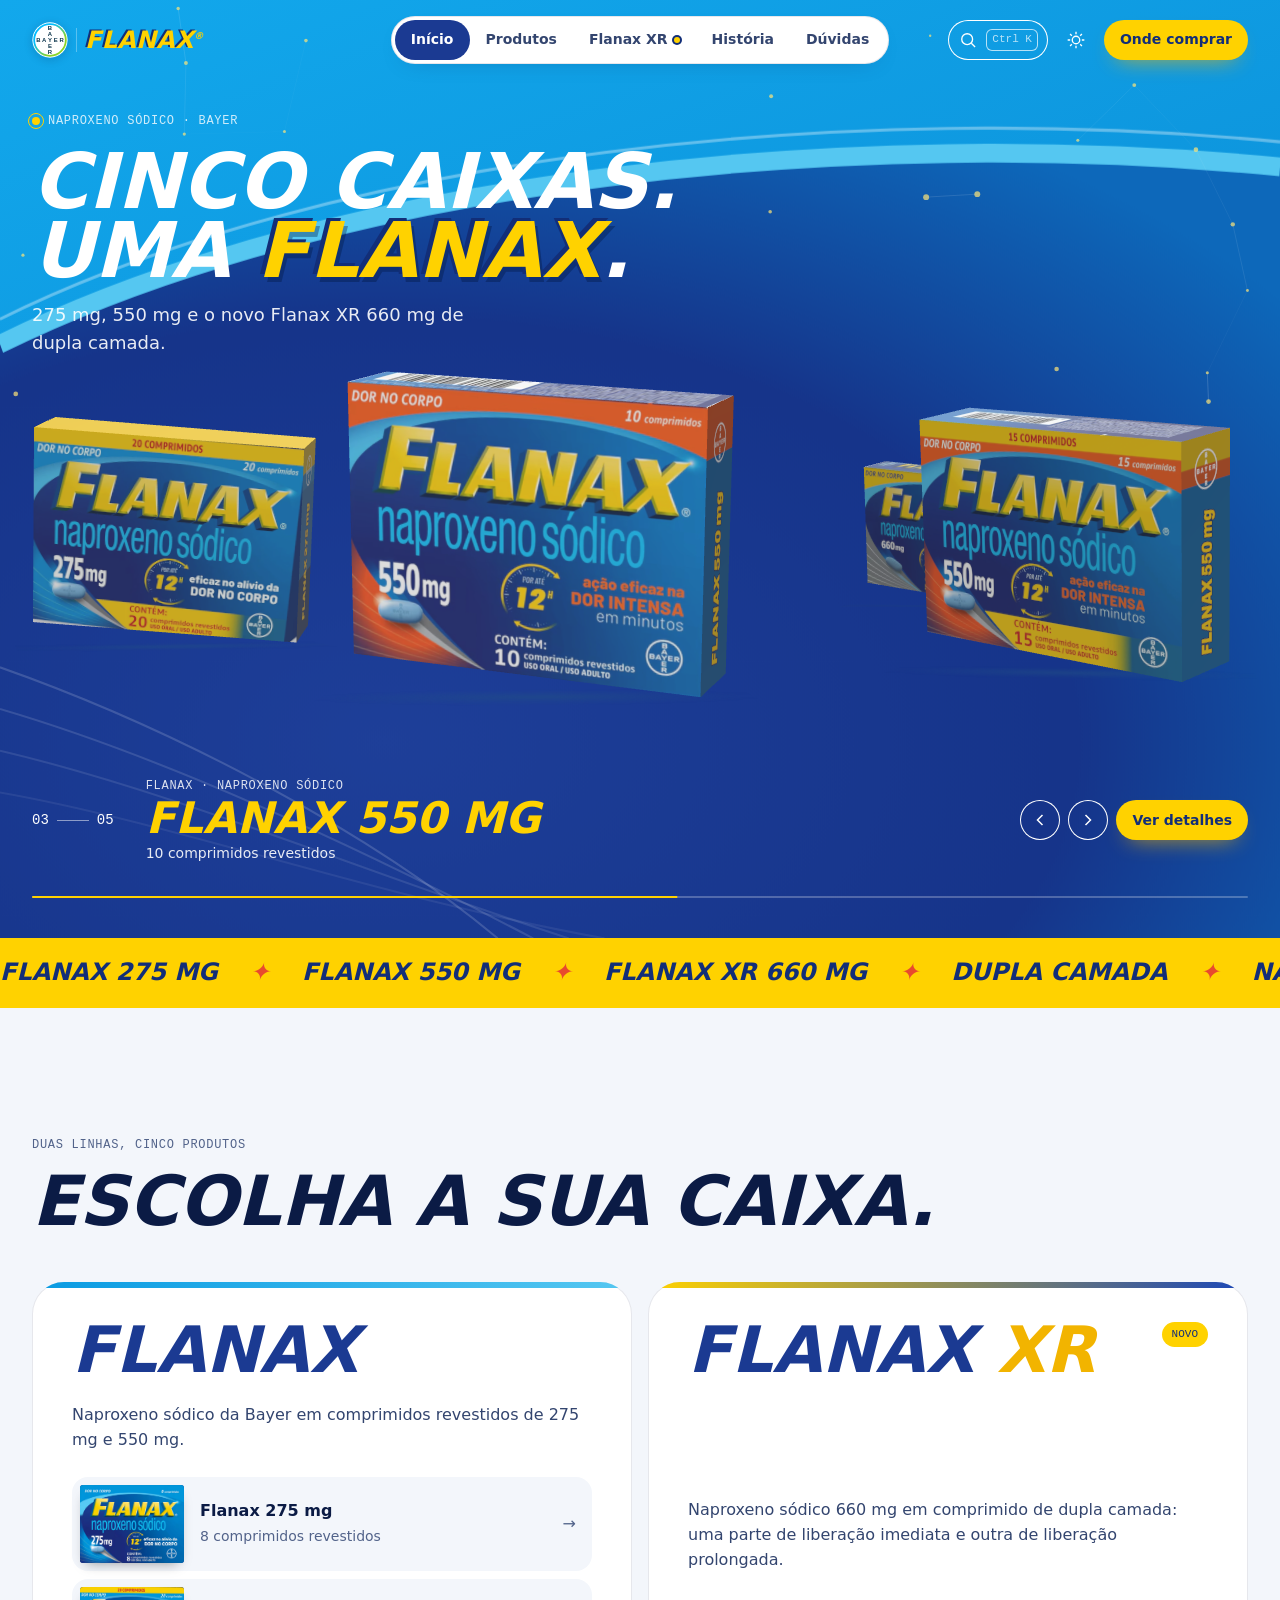
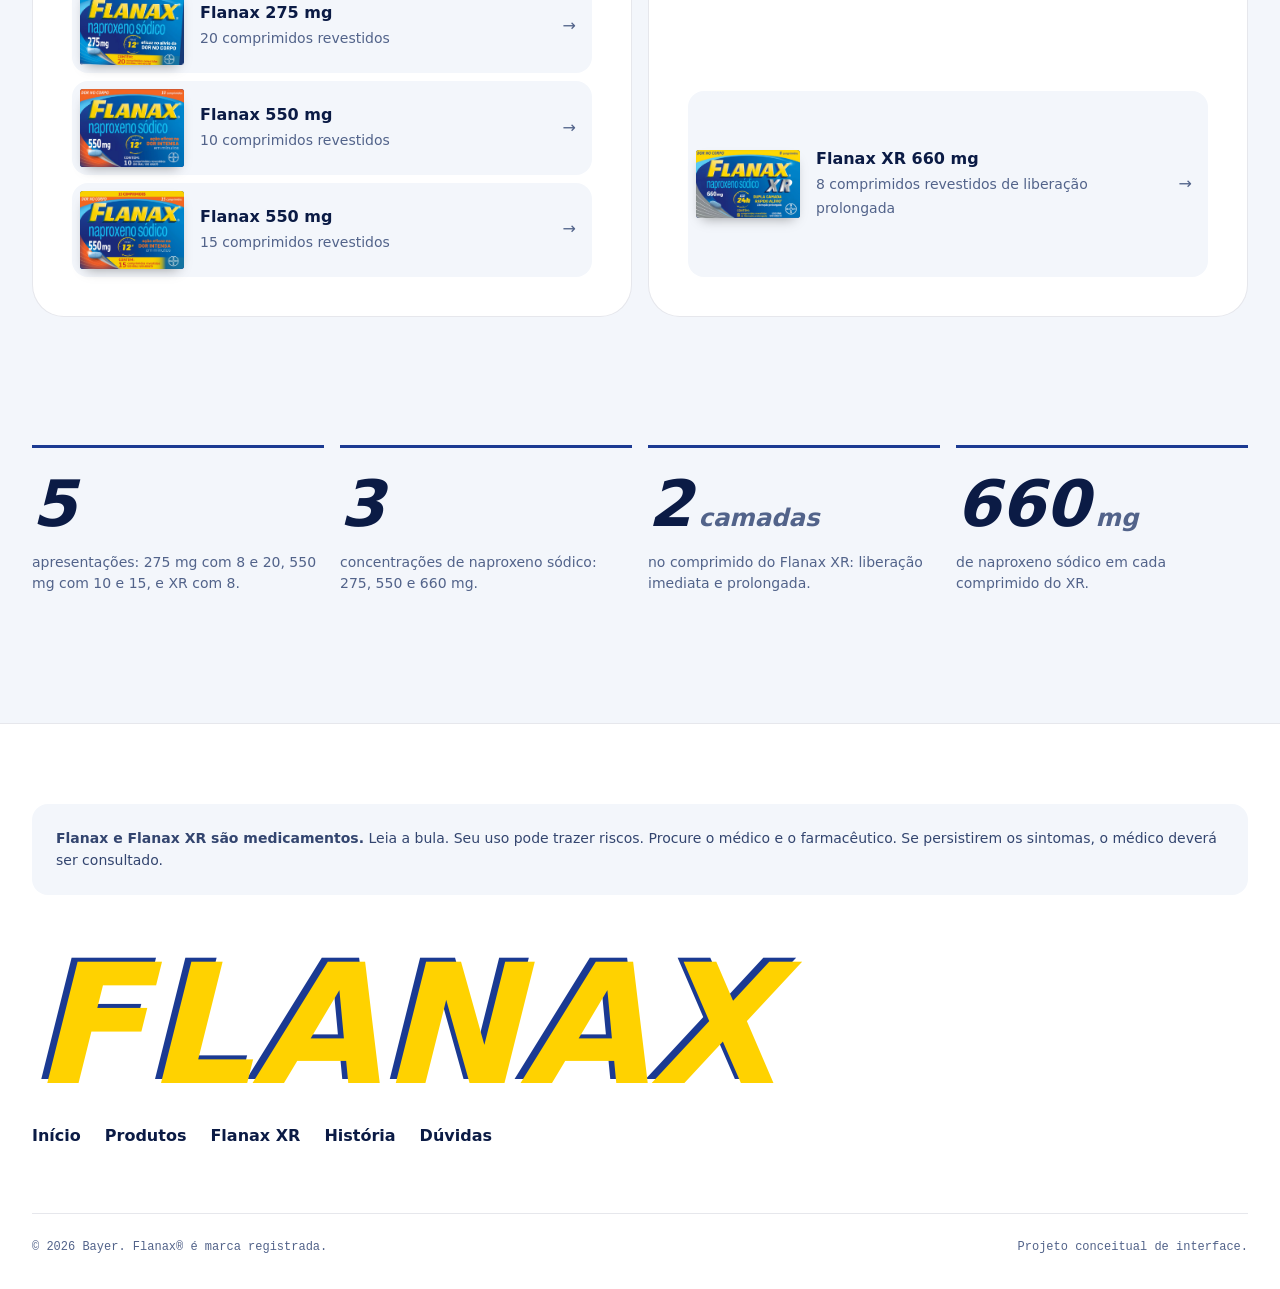
==== commit a632ca7c: "Movimento refinado: entradas com desaceleração, abertura do hero em sequência e tema que se espalha " ====
--- a/index.html
+++ b/index.html
@@ -17,7 +17,7 @@
   <link rel="preconnect" href="https://fonts.googleapis.com" />
   <link rel="preconnect" href="https://fonts.gstatic.com" crossorigin />
   <link href="https://fonts.googleapis.com/css2?family=Archivo:ital,wdth,wght@0,62..125,100..900;1,62..125,100..900&family=Roboto+Condensed:wght@100..900&family=Barlow:ital,wght@0,500;0,600;0,700;0,800;1,600;1,700;1,800;1,900&family=Barlow+Condensed:wght@400;500;600;700&family=Geist:wght@400;500;600;700&family=Geist+Mono:wght@400;500&display=swap" rel="stylesheet" />
-  <link rel="stylesheet" href="styles.css?v=30" />
+  <link rel="stylesheet" href="styles.css?v=31" />
   <script src="boot.js?v=30"></script>
 </head>
 <body>
@@ -329,7 +329,7 @@
 
   <script src="catalog.js?v=30"></script>
   <script src="lojas.js?v=30"></script>
-  <script src="app.js?v=30"></script>
+  <script src="app.js?v=31"></script>
   <script type="module" src="boot3d.js?v=30"></script>
 </body>
 </html>
--- a/styles.css
+++ b/styles.css
@@ -1,7 +1,7 @@
 /* =========================================================
    Flanax · Bayer
    Linguagem das caixas: azul royal com arco ciano, amarelo do logotipo,
-   laranja da linha 550 mg. Grade de 8px · transições 150–300ms ease-in-out.
+   laranja da linha 550 mg. Grade de 8px · estados 150–300ms com desaceleração, entradas autorais 500–900ms.
    ========================================================= */
 
 /* Layout: hero azul (como a frente da caixa) com a órbita sobre o arco;
@@ -41,7 +41,9 @@
   --s-6: 48px; --s-8: 64px; --s-10: 80px; --s-12: 96px; --s-16: 128px;
   --r-1: 8px; --r-2: 16px; --r-3: 24px; --r-4: 32px; --r-pill: 999px;
 
-  --ease: cubic-bezier(.45, 0, .55, 1);
+  --ease: cubic-bezier(.22, 1, .36, 1);
+  --ease-in: cubic-bezier(.55, 0, .75, .2);
+  --ease-io: cubic-bezier(.65, 0, .35, 1);
   --t-fast: 150ms; --t-mid: 220ms; --t-slow: 300ms;
   --wrap: 1280px; --gutter: var(--s-4); --header-h: 80px;
   --shadow: 0 24px 48px -30px rgba(11, 27, 69, .45);
@@ -158,8 +160,9 @@
 .view.is-leaving { display: block; animation: viewOut 200ms var(--ease) both; }
 @keyframes viewIn { from { opacity: 0; transform: translateY(16px); } to { opacity: 1; transform: none; } }
 @keyframes viewOut { to { opacity: 0; transform: translateY(-8px); } }
-.js .reveal { opacity: 0; transform: translateY(24px); transition: opacity var(--t-slow) var(--ease), transform var(--t-slow) var(--ease); transition-delay: var(--d, 0ms); }
-.js .reveal.in { opacity: 1; transform: none; }
+.js .reveal { opacity: 0; }
+.js .reveal.in { opacity: 1; animation: revealIn 800ms var(--ease) var(--d, 0ms) backwards; }
+@keyframes revealIn { from { opacity: 0; transform: translateY(32px); } }
 
 .section { padding-block: var(--s-16); }
 .section--tight { padding-block: 0 var(--s-16); }
@@ -456,7 +459,7 @@
 .lite .viewer__ring { animation: none; }
 
 @media (prefers-reduced-motion: reduce) {
-  *, *::before, *::after { animation-duration: .01ms !important; animation-iteration-count: 1 !important; transition-duration: .01ms !important; scroll-behavior: auto !important; }
+  *, *::before, *::after { animation-duration: .01ms !important; animation-iteration-count: 1 !important; scroll-behavior: auto !important; }
   .js .reveal { opacity: 1; transform: none; }
   .hero__title .line > span { transform: none; }
 }
@@ -547,5 +550,57 @@
 /* ---------- QA: contraste, barra de abas e movimento ---------- */
 .switch__thumb { background: color-mix(in srgb, var(--fam) 70%, #000); }
 @media (max-width: 400px) { .tabs__btn { padding: 0 8px; font-size: 11px; } .tabs__btn .dot { display: none; } }
-@media (prefers-reduced-motion: reduce) { *, *::before, *::after { animation-duration: .01ms !important; animation-iteration-count: 1 !important; transition-duration: .01ms !important; scroll-behavior: auto !important; } }
+@media (prefers-reduced-motion: reduce) { *, *::before, *::after { animation-duration: .01ms !important; animation-iteration-count: 1 !important; scroll-behavior: auto !important; } }
 .finder > p { opacity: 1; color: rgba(255, 255, 255, .94); }
+
+/* =========================================================
+   Movimento
+   Entradas desaceleram (expo-out); saídas aceleram e duram menos.
+   Momento autoral: a abertura do hero monta a embalagem em sequência:
+   a base sobe, o arco se desenha, o título emerge do corte e o painel
+   chega por último. O resto só confirma ação e explica mudança de estado.
+   ========================================================= */
+:root { --t-enter: 560ms; --t-focal: 900ms; }
+
+/* Abertura do hero */
+.sweep-dark { animation: sweepRise var(--t-focal) var(--ease) 60ms both; }
+@keyframes sweepRise { from { transform: translateY(35%); opacity: 0; } to { transform: none; opacity: 1; } }
+.sweep-arc { animation: draw 1600ms var(--ease) 320ms forwards; }
+.hero__title .line > span { transform: translateY(108%) rotate(2.5deg); transform-origin: 0 100%; animation: lineUp var(--t-focal) var(--ease) 260ms forwards; }
+.hero__title .line:nth-child(2) > span { animation-delay: 380ms; }
+@keyframes lineUp { from { filter: blur(8px); } to { transform: none; filter: none; } }
+.hero__copy .eyebrow { animation: fadeUp var(--t-enter) var(--ease) 120ms both; }
+.hero__lead { animation: fadeUp var(--t-enter) var(--ease) 560ms both; }
+.hud { animation: fadeUp 700ms var(--ease) 720ms both; }
+
+/* Troca de aba: entra devagar, sai rápido */
+.view.is-active { animation: viewIn 460ms var(--ease) both; }
+.view.is-leaving { animation: viewOut 180ms var(--ease-in) both; }
+@keyframes viewIn { from { opacity: 0; transform: translateY(20px); } to { opacity: 1; transform: none; } }
+
+/* Títulos de seção: o texto sobe de dentro de um corte, como no hero */
+.js .section__head.reveal.in { animation-name: fadeOnly; animation-duration: 400ms; }
+.js .section__head.reveal.in .h2 { animation: headWipe 900ms var(--ease) calc(var(--d, 0ms) + 60ms) backwards; }
+@keyframes headWipe { from { clip-path: inset(0 0 100% 0); transform: translateY(.4em); } to { clip-path: inset(-10% -5% -20% -5%); transform: none; } }
+@keyframes fadeOnly { from { opacity: 0; } }
+
+/* Retorno de toque: os controles cedem um pouco ao clique */
+.btn { transition: transform var(--t-mid) var(--ease), background var(--t-mid) var(--ease), color var(--t-mid) var(--ease), box-shadow var(--t-mid) var(--ease), scale var(--t-fast) var(--ease); }
+.chip, .icon-btn { transition: background var(--t-mid) var(--ease), color var(--t-mid) var(--ease), box-shadow var(--t-mid) var(--ease), transform var(--t-fast) var(--ease), scale var(--t-fast) var(--ease); }
+.btn:active, .chip:active, .icon-btn:active { scale: .96; transition-duration: 80ms; }
+.palette[open]::backdrop { animation: fadeOnly 240ms var(--ease) both; }
+
+/* Troca de tema: o novo tema se espalha a partir do botão */
+::view-transition-old(root), ::view-transition-new(root) { animation: none; mix-blend-mode: normal; }
+::view-transition-new(root) { animation: themeWipe 640ms var(--ease-io); }
+@keyframes themeWipe { from { clip-path: circle(0 at var(--vt-x, 100%) var(--vt-y, 0)); } to { clip-path: circle(150vmax at var(--vt-x, 100%) var(--vt-y, 0)); } }
+
+/* Superfícies do navegador na paleta da marca */
+html { scrollbar-color: color-mix(in srgb, var(--sky) 60%, var(--bg-2)) var(--bg); }
+input { caret-color: var(--sky); }
+
+@media (prefers-reduced-motion: reduce) {
+  .hero__title .line > span { transform: none; filter: none; }
+  .js .section__head.reveal.in .h2 { animation: none; }
+  .btn:active, .chip:active, .icon-btn:active { scale: 1; }
+}
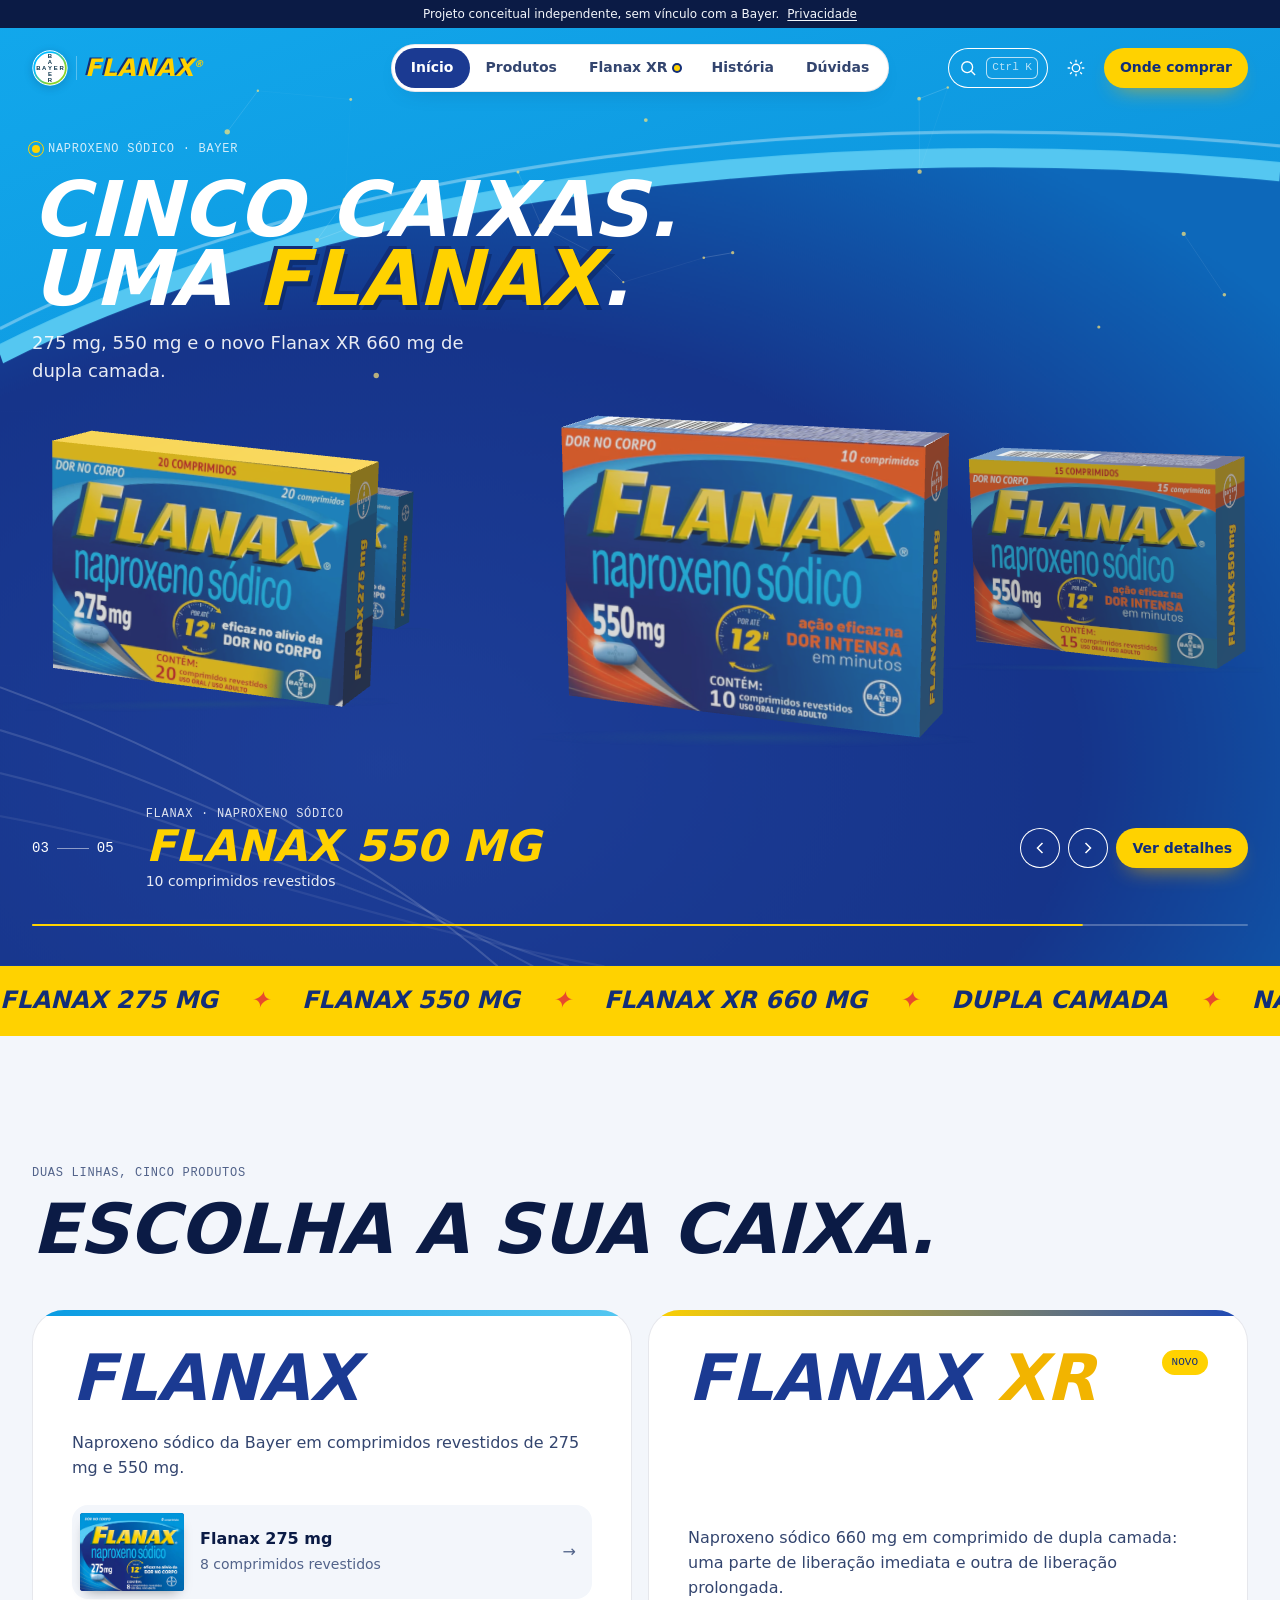
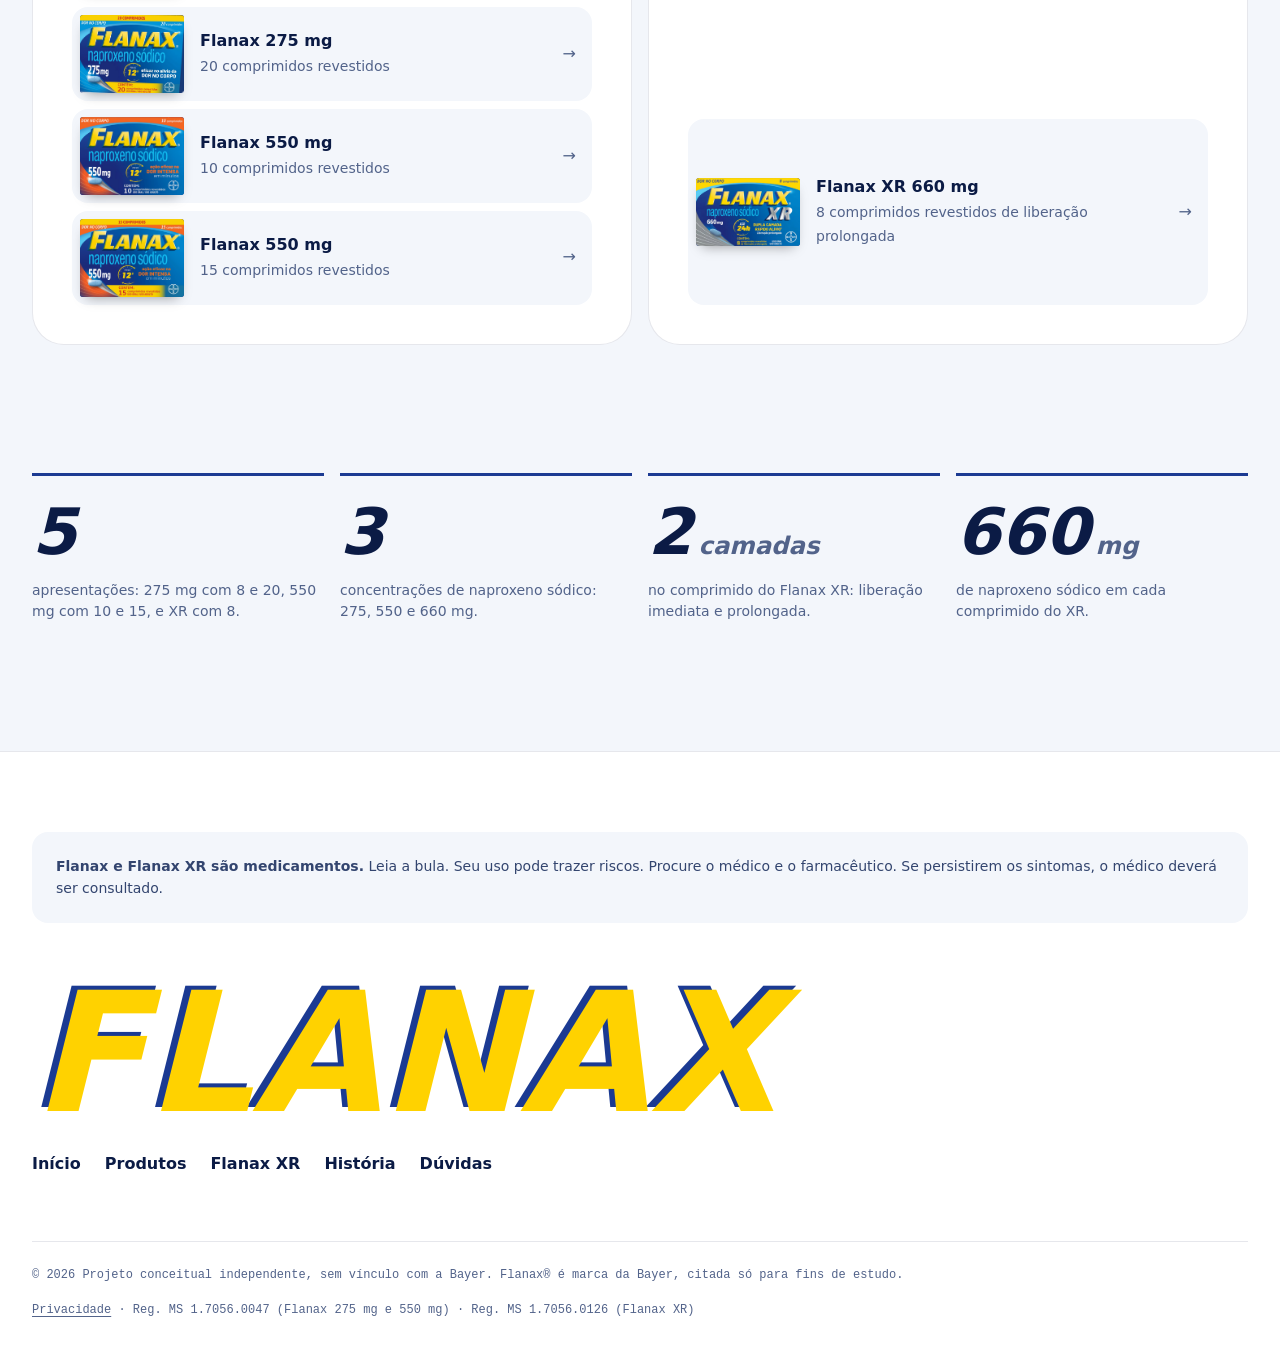
==== commit f48212c0: "Conformidade e conteúdo: aviso de projeto independente, guia por sintoma, uso responsável e canais o" ====
--- a/index.html
+++ b/index.html
@@ -5,11 +5,19 @@
   <meta http-equiv="Content-Security-Policy" content="default-src 'self'; script-src 'self'; style-src 'self' 'unsafe-inline' https://fonts.googleapis.com; font-src 'self' https://fonts.gstatic.com data:; img-src 'self' data: blob:; connect-src 'self'; media-src 'none'; object-src 'none'; frame-src 'none'; worker-src 'self' blob:; manifest-src 'self'; base-uri 'self'; form-action 'none'; upgrade-insecure-requests" />
   <meta name="referrer" content="strict-origin-when-cross-origin" />
   <meta name="viewport" content="width=device-width, initial-scale=1, viewport-fit=cover" />
-  <title>Flanax · Bayer</title>
+  <title>Flanax · projeto conceitual</title>
   <meta name="description" content="Flanax naproxeno sódico 275 mg e 550 mg e o Flanax XR 660 mg de dupla camada. As cinco embalagens em 3D." />
-  <meta property="og:title" content="Flanax · Bayer" />
+  <meta property="og:title" content="Flanax · projeto conceitual" />
   <meta property="og:description" content="Flanax 275 mg, 550 mg e Flanax XR 660 mg de dupla camada." />
   <meta property="og:locale" content="pt_BR" />
+  <meta property="og:url" content="https://ranijabali12.github.io/flanax/" />
+  <link rel="canonical" href="https://ranijabali12.github.io/flanax/" />
+  <!-- shortcut: imagem de prévia em WebP (sem conversor aqui); trocar por PNG/JPG 1200x630 se algum app não exibir -->
+  <meta property="og:image" content="https://ranijabali12.github.io/flanax/assets/arte/flanax-xr-v2.webp" />
+  <meta property="og:image:type" content="image/webp" />
+  <meta property="og:image:alt" content="Embalagem do Flanax XR 660 mg" />
+  <meta name="twitter:card" content="summary_large_image" />
+  <script type="application/ld+json">{"@context": "https://schema.org", "@type": "WebSite", "name": "Flanax · projeto conceitual", "url": "https://ranijabali12.github.io/flanax/", "inLanguage": "pt-BR", "description": "Projeto conceitual independente de interface, sem vínculo com a Bayer.", "about": [{"@type": "Drug", "name": "Flanax", "activeIngredient": "naproxeno sódico"}, {"@type": "Drug", "name": "Flanax XR", "activeIngredient": "naproxeno sódico"}]}</script>
   <meta name="theme-color" content="#123A9C" />
   <link rel="icon" type="image/svg+xml" href="assets/icons/favicon.svg?v=2" />
   <link rel="icon" type="image/png" sizes="32x32" href="assets/icons/icon-32.png?v=2" />
@@ -17,11 +25,12 @@
   <link rel="preconnect" href="https://fonts.googleapis.com" />
   <link rel="preconnect" href="https://fonts.gstatic.com" crossorigin />
   <link href="https://fonts.googleapis.com/css2?family=Archivo:ital,wdth,wght@0,62..125,100..900;1,62..125,100..900&family=Roboto+Condensed:wght@100..900&family=Barlow:ital,wght@0,500;0,600;0,700;0,800;1,600;1,700;1,800;1,900&family=Barlow+Condensed:wght@400;500;600;700&family=Geist:wght@400;500;600;700&family=Geist+Mono:wght@400;500&display=swap" rel="stylesheet" />
-  <link rel="stylesheet" href="styles.css?v=31" />
+  <link rel="stylesheet" href="styles.css?v=32" />
   <script src="boot.js?v=30"></script>
 </head>
 <body>
   <a class="skip" href="#app">Pular para o conteúdo</a>
+  <p class="notice" role="note">Projeto conceitual independente, sem vínculo com a Bayer. <a href="privacidade.html">Privacidade</a></p>
   <div class="cursor" id="cursor" aria-hidden="true"><span class="cursor__label"></span></div>
   <div class="scroll-progress" aria-hidden="true"><span></span></div>
 
@@ -275,6 +284,7 @@
               <button class="finder__geo" type="button" id="geoBtn"><svg viewBox="0 0 24 24" aria-hidden="true"><circle cx="12" cy="12" r="3" fill="currentColor"/><circle cx="12" cy="12" r="7.5" fill="none" stroke="currentColor" stroke-width="1.6"/><path d="M12 1.5v3M12 19.5v3M1.5 12h3M19.5 12h3" stroke="currentColor" stroke-width="1.6"/></svg>Farmácias perto de mim</button>
             </div>
             <p class="finder__msg" id="cepMsg" aria-live="polite"></p>
+            <p class="finder__privacy">O CEP e a localização vão direto para o Google Maps; este site não guarda nada. <a href="privacidade.html">Saiba mais</a></p>
             <a class="finder__link" href="https://www.flanax.com.br" target="_blank" rel="noopener">Site oficial do Flanax <span aria-hidden="true">↗</span></a>
           </aside>
 
@@ -289,6 +299,68 @@
           <div class="buylist__rows" id="buyRows"></div>
           <p class="buylist__note">Links para as páginas dos produtos nas lojas on-line das redes. Preço e estoque são definidos por cada farmácia.</p>
         </section>
+        <section class="care" id="guia" aria-labelledby="guiaTitle">
+          <header class="section__head reveal">
+            <span class="eyebrow">Guia por sintoma</span>
+            <h2 class="h2" id="guiaTitle">Para que dor?</h2>
+            <p class="section__sub">As situações citadas na indicação da bula do Flanax 275 mg, 550 mg e XR. Uso adulto. O guia não substitui o médico nem o farmacêutico.</p>
+          </header>
+          <div class="indic">
+            <article class="indic__card reveal"><h3>Inflamação</h3><p>Dores agudas causadas por inflamação.</p><ul><li>Dor de garganta</li></ul></article>
+            <article class="indic__card reveal"><h3>Dor e febre</h3><p>Em adultos.</p><ul><li>Dor de cabeça</li><li>Dor de dente</li><li>Dor abdominal e pélvica</li><li>Gripe e resfriado</li></ul></article>
+            <article class="indic__card reveal"><h3>Músculos e articulações</h3><p>Dores musculares e articulares.</p><ul><li>Dor nas costas</li><li>Dor nas pernas</li><li>Torcicolo</li><li>Tendinite</li><li>Bursite</li><li>Cotovelo de tenista</li><li>Dor reumática</li></ul></article>
+            <article class="indic__card reveal"><h3>Depois de traumas</h3><p>Dor após traumas.</p><ul><li>Entorses</li><li>Distensões</li><li>Contusões</li><li>Lesões leves no esporte</li></ul></article>
+          </div>
+        </section>
+
+        <section class="care" aria-labelledby="usoTitle">
+          <header class="section__head reveal">
+            <span class="eyebrow">Automedicação responsável</span>
+            <h2 class="h2" id="usoTitle">Antes de tomar.</h2>
+          </header>
+          <ol class="rules">
+            <li class="reveal"><b>Leia a bula</b><span>Mesmo que você já conheça o remédio. Contraindicações e interações estão lá.</span></li>
+            <li class="reveal"><b>Um ativo de cada vez</b><span>Não junte o Flanax com outro anti-inflamatório, como ibuprofeno, diclofenaco ou ácido acetilsalicílico, sem orientação. Antigripais também podem ter esses ativos: confira o rótulo.</span></li>
+            <li class="reveal"><b>Respeite dose e intervalo</b><span>Use a dose e o intervalo da bula. Não aumente por conta própria.</span></li>
+            <li class="reveal"><b>Fale antes com o médico</b><span>Na gravidez, na amamentação, em crianças e idosos, e se você usa outros remédios ou tem doença crônica.</span></li>
+            <li class="reveal"><b>Sintoma que continua</b><span>Se a dor ou a febre persistirem ou mudarem, procure o médico.</span></li>
+            <li class="reveal"><b>Guarde com cuidado</b><span>Longe das crianças, na embalagem original, e confira a validade.</span></li>
+          </ol>
+        </section>
+
+        <section class="care" aria-labelledby="segTitle">
+          <header class="section__head reveal">
+            <span class="eyebrow">Segurança e contato</span>
+            <h2 class="h2" id="segTitle">Informação oficial.</h2>
+          </header>
+          <div class="info">
+            <article class="info__card reveal">
+              <h3>Relatar efeito adverso</h3>
+              <p>Teve alguma reação depois de usar um medicamento? Avise o fabricante e a Anvisa. A notificação ajuda a monitorar a segurança do remédio.</p>
+              <div class="info__links">
+                <a href="tel:08007231010">SAC Bayer 0800 723 1010</a>
+                <a href="mailto:sac@bayer.com">sac@bayer.com</a>
+                <a href="https://www.gov.br/anvisa/pt-br/assuntos/fiscalizacao-e-monitoramento/notificacoes/vigimed" target="_blank" rel="noopener">Notificar no VigiMed, da Anvisa <span aria-hidden="true">↗</span></a>
+              </div>
+            </article>
+            <article class="info__card reveal">
+              <h3>Bula e registro</h3>
+              <p>A bula completa, do paciente e do profissional, fica no Bulário eletrônico da Anvisa. Registros: Reg. MS 1.7056.0047 (Flanax 275 mg e 550 mg) e Reg. MS 1.7056.0126 (Flanax XR).</p>
+              <div class="info__links">
+                <a href="https://consultas.anvisa.gov.br/#/bulario/" target="_blank" rel="noopener">Bulário eletrônico da Anvisa <span aria-hidden="true">↗</span></a>
+              </div>
+            </article>
+            <article class="info__card reveal">
+              <h3>Profissionais de saúde</h3>
+              <p>Médicos, dentistas e farmacêuticos encontram a bula do profissional no Bulário da Anvisa e as informações técnicas nos canais oficiais da Bayer.</p>
+              <div class="info__links">
+                <a href="https://www.bayer.com.br/" target="_blank" rel="noopener">Bayer Brasil <span aria-hidden="true">↗</span></a>
+                <a href="tel:08007231010">SAC 0800 723 1010</a>
+              </div>
+            </article>
+          </div>
+        </section>
+
       </div>
     </section>
   </main>
@@ -307,8 +379,8 @@
         </nav>
       </div>
       <div class="footer__legal">
-        <span>© <span id="year">2026</span> Bayer. Flanax® é marca registrada.</span>
-        <span>Projeto conceitual de interface.</span>
+        <span>© <span id="year">2026</span> Projeto conceitual independente, sem vínculo com a Bayer. Flanax® é marca da Bayer, citada só para fins de estudo.</span>
+        <span><a href="privacidade.html">Privacidade</a> · Reg. MS 1.7056.0047 (Flanax 275 mg e 550 mg) · Reg. MS 1.7056.0126 (Flanax XR)</span>
       </div>
     </div>
   </footer>
@@ -329,7 +401,7 @@
 
   <script src="catalog.js?v=30"></script>
   <script src="lojas.js?v=30"></script>
-  <script src="app.js?v=31"></script>
+  <script src="app.js?v=32"></script>
   <script type="module" src="boot3d.js?v=30"></script>
 </body>
 </html>
--- a/styles.css
+++ b/styles.css
@@ -604,3 +604,72 @@
   .js .section__head.reveal.in .h2 { animation: none; }
   .btn:active, .chip:active, .icon-btn:active { scale: 1; }
 }
+
+/* =========================================================
+   Aviso de projeto independente, guia por sintoma,
+   automedicação responsável e canais oficiais
+   ========================================================= */
+:root { --notice-h: 28px; --bar-h: 80px; --header-h: calc(var(--bar-h) + var(--notice-h)); --accent: var(--sky); --accent-ink: var(--royal); }
+@media (max-width: 640px) { :root { --bar-h: 64px; } }
+.notice { position: fixed; top: 0; left: 0; right: 0; z-index: 55; height: calc(var(--notice-h) + env(safe-area-inset-top, 0px)); margin: 0; padding: env(safe-area-inset-top, 0px) var(--gutter) 0; display: flex; align-items: center; justify-content: center; gap: var(--s-1); background: var(--ink); color: var(--bg); font-size: var(--t-12); font-weight: 500; white-space: nowrap; overflow: hidden; }
+.notice a { text-decoration: underline; text-underline-offset: 2px; }
+@media (max-width: 480px) { .notice a { display: none; } }
+.topbar { top: calc(var(--notice-h) + env(safe-area-inset-top, 0px)); padding-top: 0; height: var(--bar-h); }
+.topbar.is-scrolled { height: 64px; }
+
+.footer__legal a { text-decoration: underline; text-underline-offset: 3px; }
+.finder__privacy { font-size: var(--t-12); opacity: .85; }
+.finder__privacy a { text-decoration: underline; text-underline-offset: 2px; }
+
+.care { margin-top: var(--s-16); scroll-margin-top: calc(var(--header-h) + var(--s-2)); }
+
+/* Guia: chips de situação e as bulas que a citam */
+.guia { display: grid; gap: var(--s-3); padding: var(--s-5); border-radius: var(--r-4); background: var(--surface); box-shadow: inset 0 0 0 1px var(--line); }
+.guia__chips { display: flex; flex-wrap: wrap; gap: var(--s-1); }
+.guia__chips .chip.is-active { background: var(--ink); color: var(--bg); box-shadow: none; }
+.guia__out { display: grid; grid-template-columns: repeat(auto-fit, minmax(260px, 1fr)); gap: var(--s-2); }
+.guia__item { display: grid; grid-template-columns: minmax(0, 1fr) auto; gap: 4px var(--s-2); align-content: start; padding: var(--s-3); border-radius: var(--r-3); background: var(--bg); text-align: left; animation: rowIn 420ms var(--ease) both; animation-delay: calc(var(--i) * 50ms); transition: background var(--t-mid) var(--ease), transform var(--t-mid) var(--ease); }
+.guia__item b { font-size: var(--t-20); color: var(--accent-ink); }
+.guia__item span { grid-column: 1; font-size: var(--t-14); color: var(--ink-2); }
+.guia__item i { grid-column: 2; grid-row: 1; font-style: normal; color: var(--muted); transition: transform var(--t-mid) var(--ease); }
+.guia__item:hover { background: var(--bg-2); }
+.guia__item:hover i { transform: translateX(4px); }
+.guia__kids { padding-top: var(--s-2); border-top: 1px solid var(--line); font-size: var(--t-14); color: var(--ink-2); max-width: 80ch; }
+
+/* Guia do Flanax: os quatro grupos da indicação */
+.indic { display: grid; grid-template-columns: repeat(4, minmax(0, 1fr)); gap: var(--s-2); }
+.indic__card { display: grid; gap: var(--s-1); align-content: start; padding: var(--s-4); border-radius: var(--r-4); background: var(--surface); box-shadow: inset 0 0 0 1px var(--line); }
+.indic__card h3 { font-size: var(--t-24); line-height: 1.1; color: var(--accent-ink); }
+.indic__card p { color: var(--muted); font-size: var(--t-14); }
+.indic__card ul { list-style: none; margin: var(--s-1) 0 0; padding: 0; display: flex; flex-wrap: wrap; gap: 6px; }
+.indic__card li { padding: 4px 12px; border-radius: var(--r-pill); background: var(--bg); font-size: var(--t-14); font-weight: 600; }
+@media (max-width: 960px) { .indic { grid-template-columns: 1fr 1fr; } }
+@media (max-width: 560px) { .indic { grid-template-columns: 1fr; } }
+
+/* Automedicação: lista numerada em duas colunas */
+.rules { list-style: none; margin: 0; padding: 0; display: grid; grid-template-columns: 1fr 1fr; column-gap: var(--s-6); counter-reset: rule; }
+.rules li { counter-increment: rule; display: grid; align-content: start; grid-template-columns: 48px minmax(0, 1fr); gap: 2px var(--s-2); padding: var(--s-3) 0; border-top: 1px solid var(--line); }
+.rules li::before { content: counter(rule, decimal-leading-zero); grid-row: span 2; font-family: var(--f-mono); font-size: var(--t-14); color: var(--accent-ink); font-variant-numeric: tabular-nums; padding-top: 3px; }
+.rules b { font-size: var(--t-18); }
+.rules span { color: var(--ink-2); }
+@media (max-width: 760px) { .rules { grid-template-columns: 1fr; } }
+
+/* Canais oficiais */
+.info { display: grid; grid-template-columns: repeat(3, minmax(0, 1fr)); gap: var(--s-2); }
+.info__card { display: grid; grid-template-rows: auto 1fr auto; gap: var(--s-2); padding: var(--s-4); border-radius: var(--r-4); background: var(--surface); box-shadow: inset 0 0 0 1px var(--line); }
+.info__card h3 { font-size: var(--t-20); }
+.info__card p { color: var(--ink-2); font-size: var(--t-14); }
+.info__links { display: grid; gap: 6px; justify-items: start; }
+.info__links a { font-weight: 600; color: var(--accent-ink); text-decoration: underline; text-decoration-color: color-mix(in srgb, currentColor 35%, transparent); text-underline-offset: 3px; transition: text-decoration-color var(--t-mid) var(--ease); }
+.info__links a:hover { text-decoration-color: currentColor; }
+@media (max-width: 960px) { .info { grid-template-columns: 1fr; } }
+@media (prefers-color-scheme: dark) { :root:not([data-theme="light"]) { --accent-ink: var(--accent); } }
+:root[data-theme="dark"] { --accent-ink: var(--accent); }
+
+/* Página de privacidade */
+.doc { max-width: 72ch; padding-block: calc(var(--header-h) + var(--s-6)) var(--s-12); display: grid; gap: var(--s-2); }
+.doc h1 { font-size: clamp(var(--t-32), 5vw, var(--t-48)); line-height: 1.05; }
+.doc h2 { font-size: var(--t-20); margin-top: var(--s-3); }
+.doc p, .doc li { color: var(--ink-2); }
+.doc a { color: var(--accent-ink); text-decoration: underline; text-underline-offset: 3px; }
+.doc__back { font-weight: 600; }
